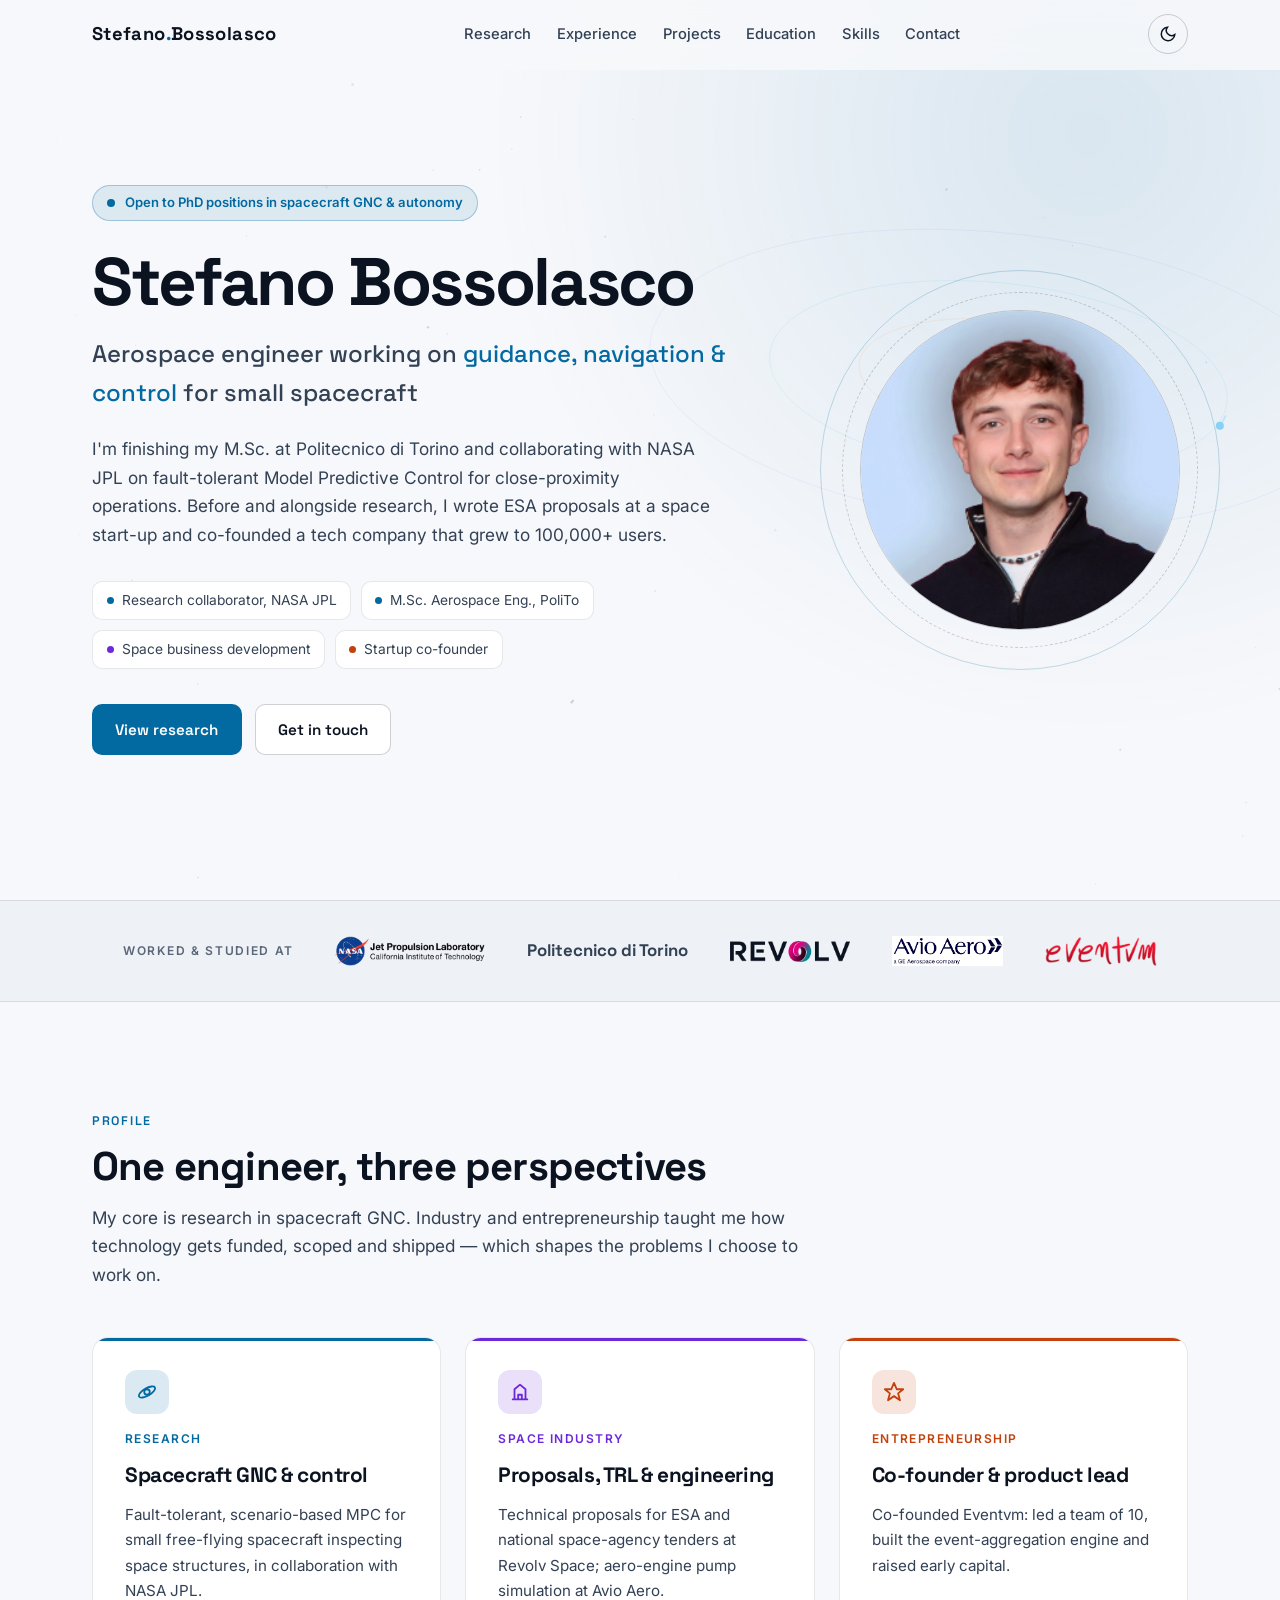
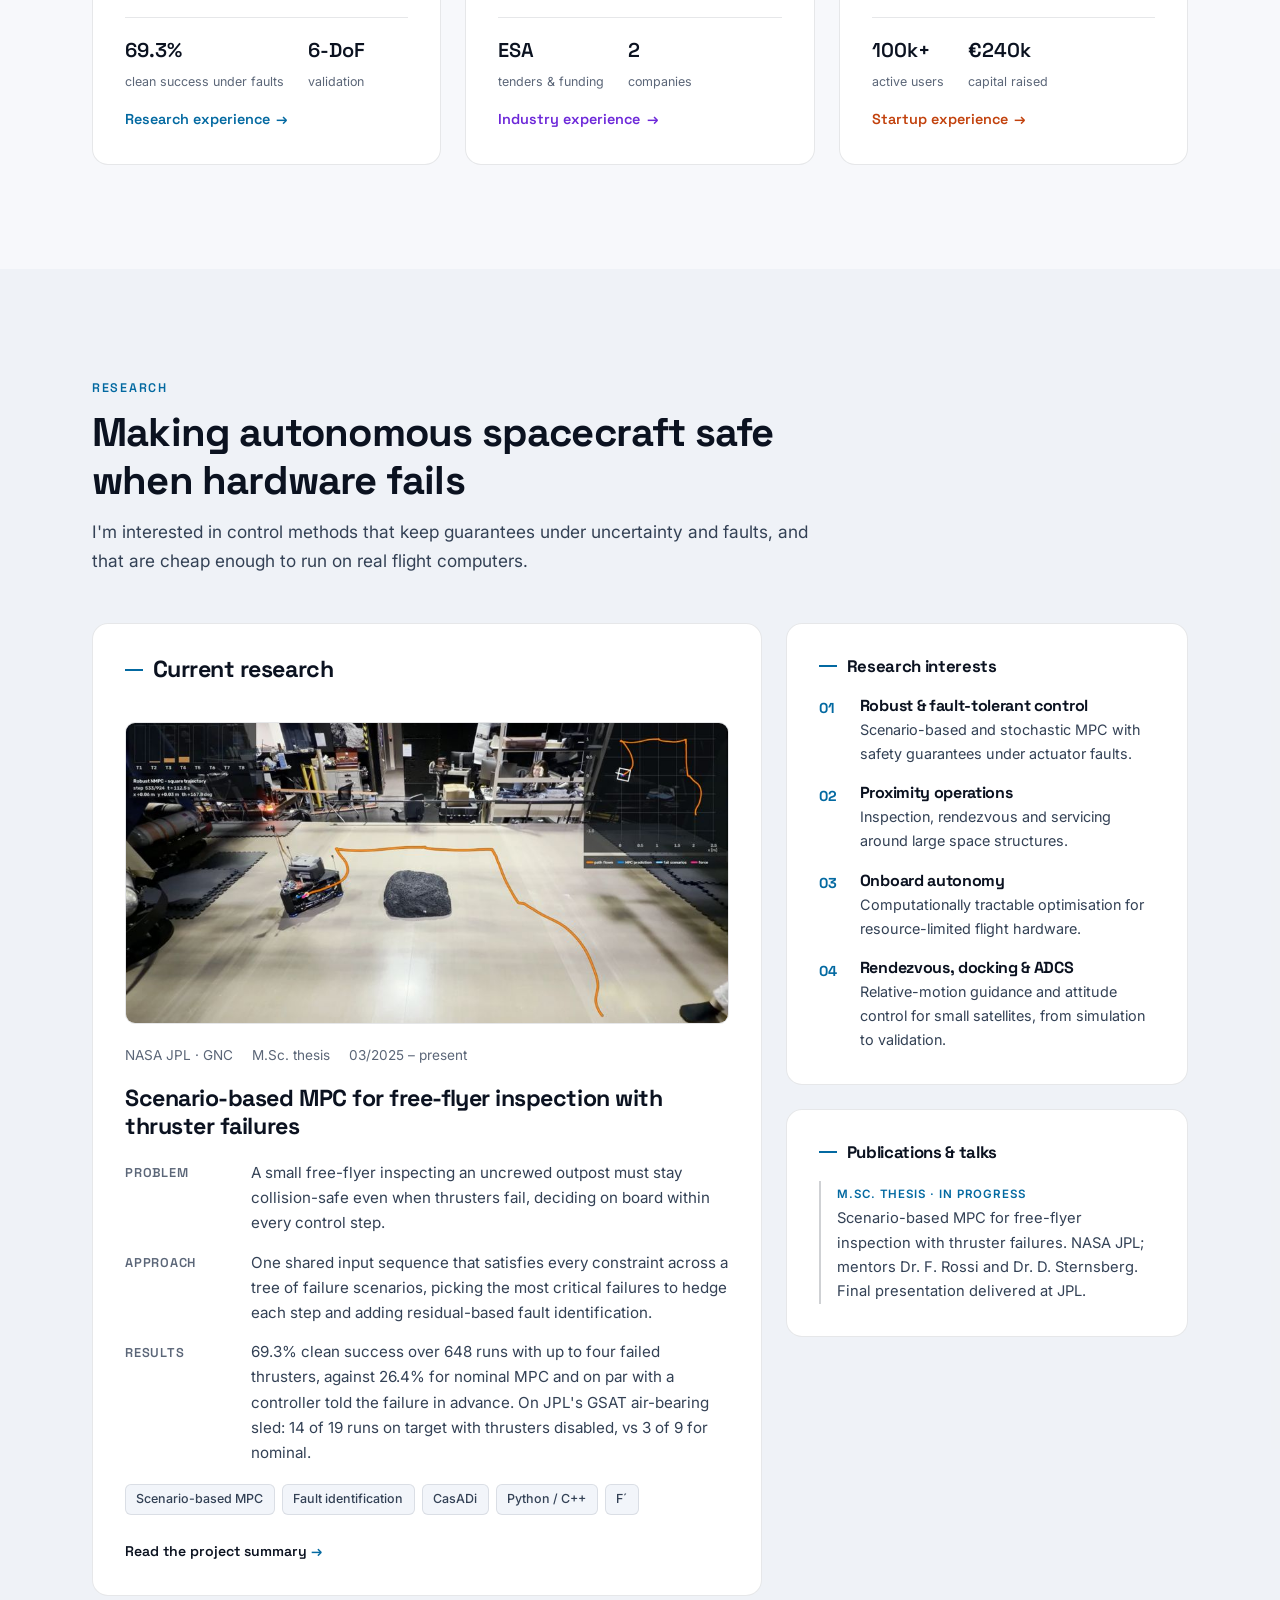
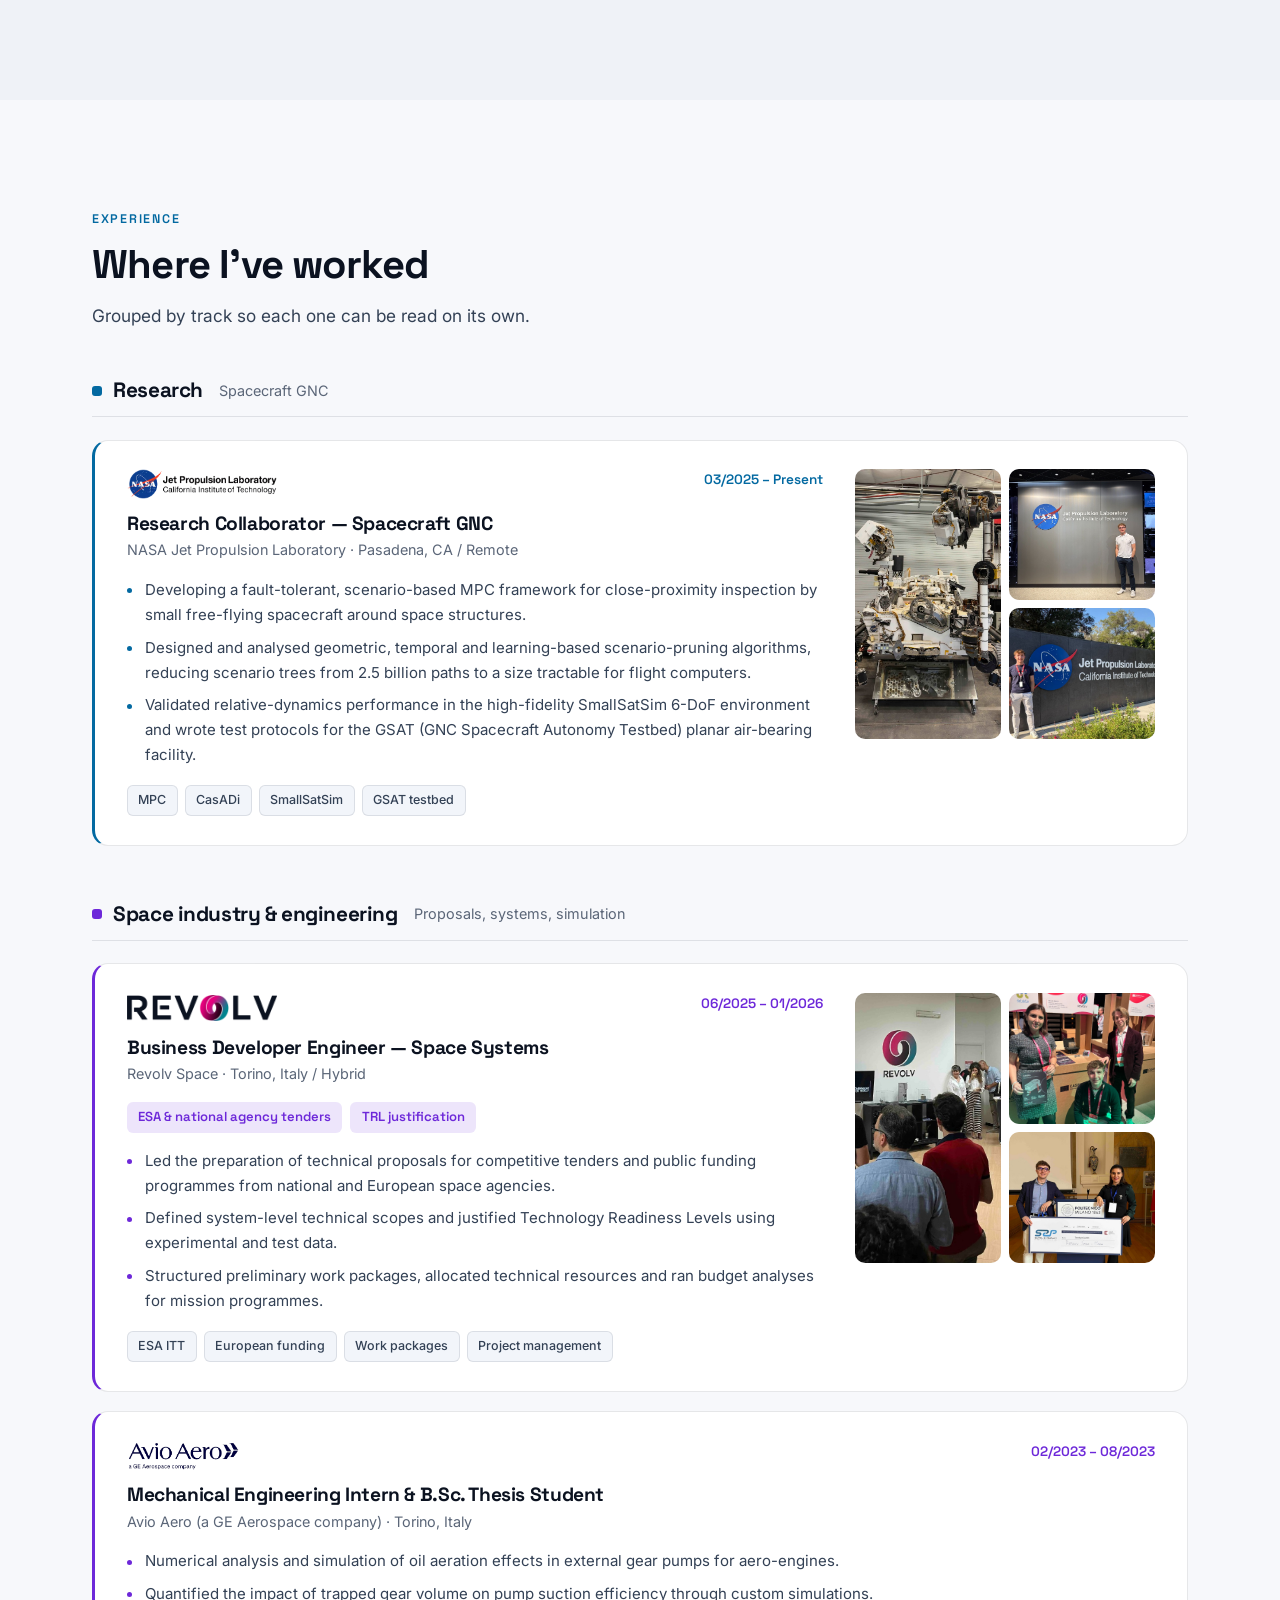
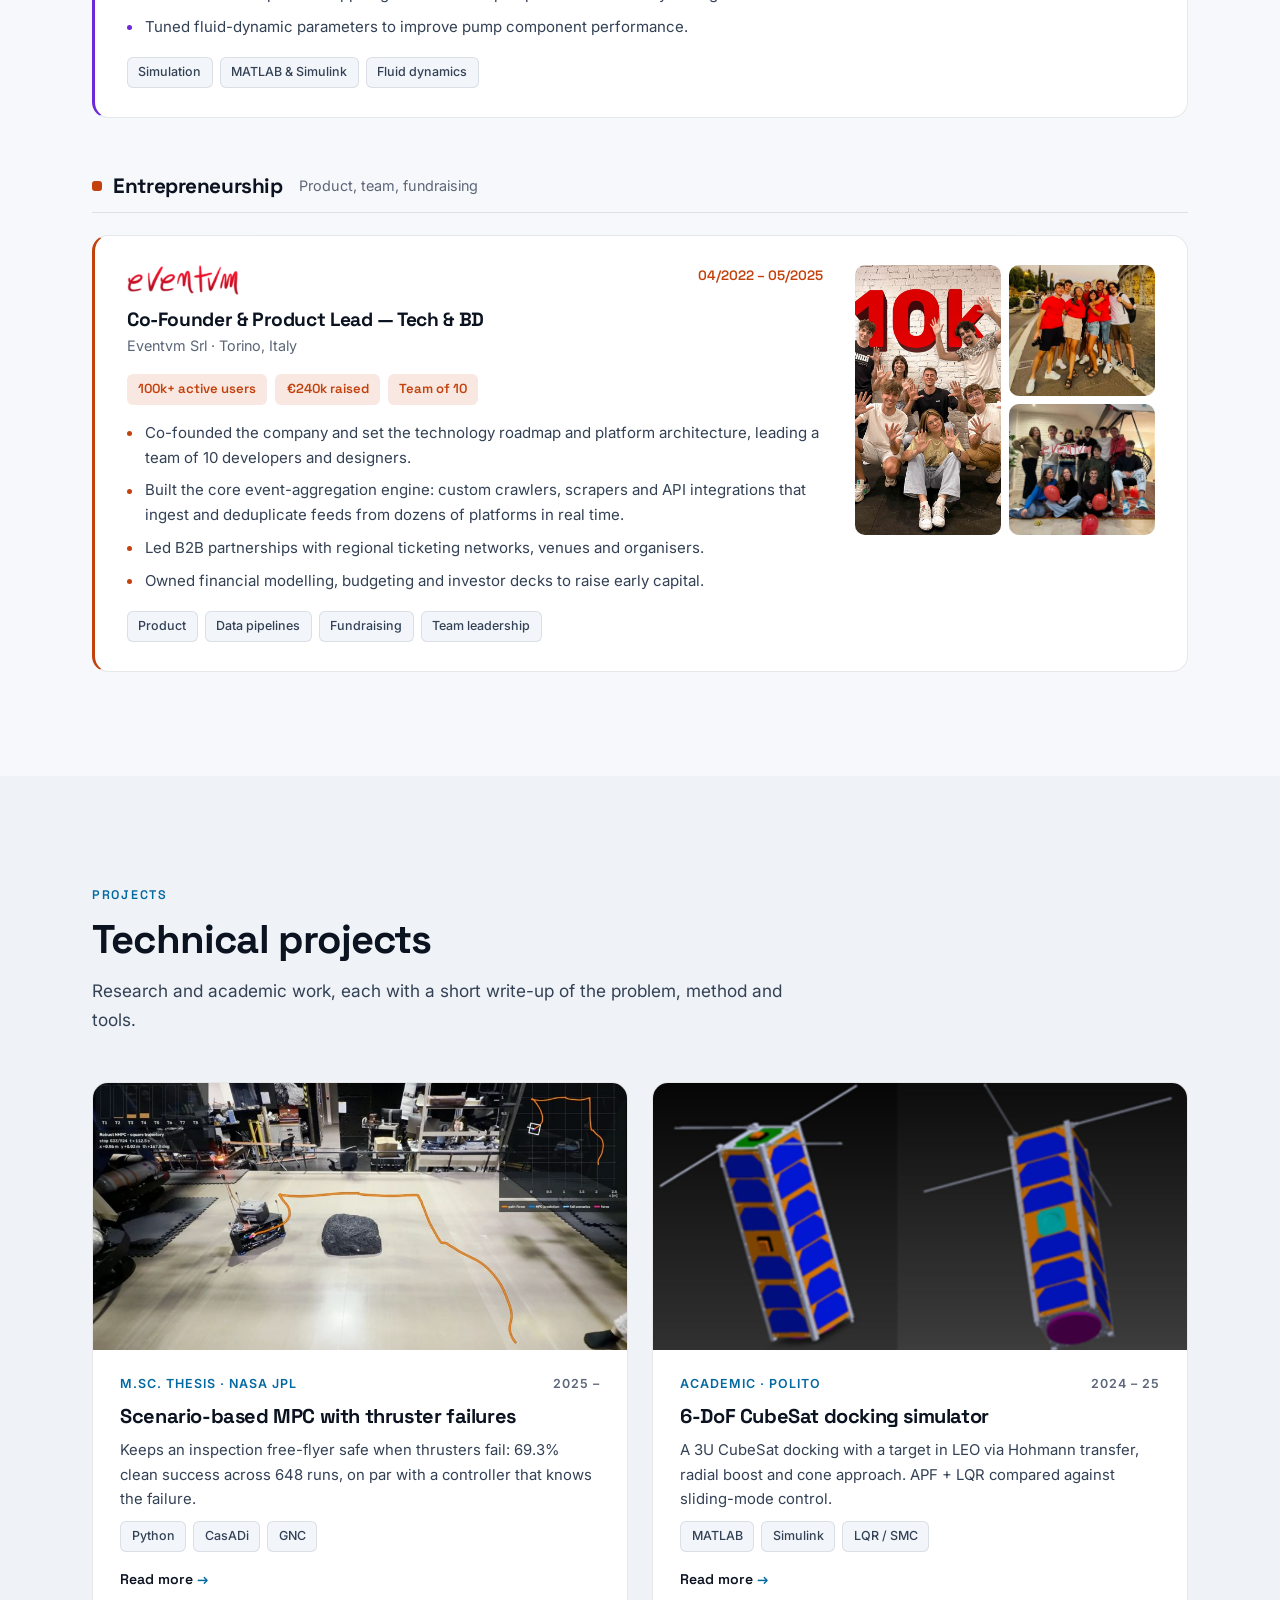
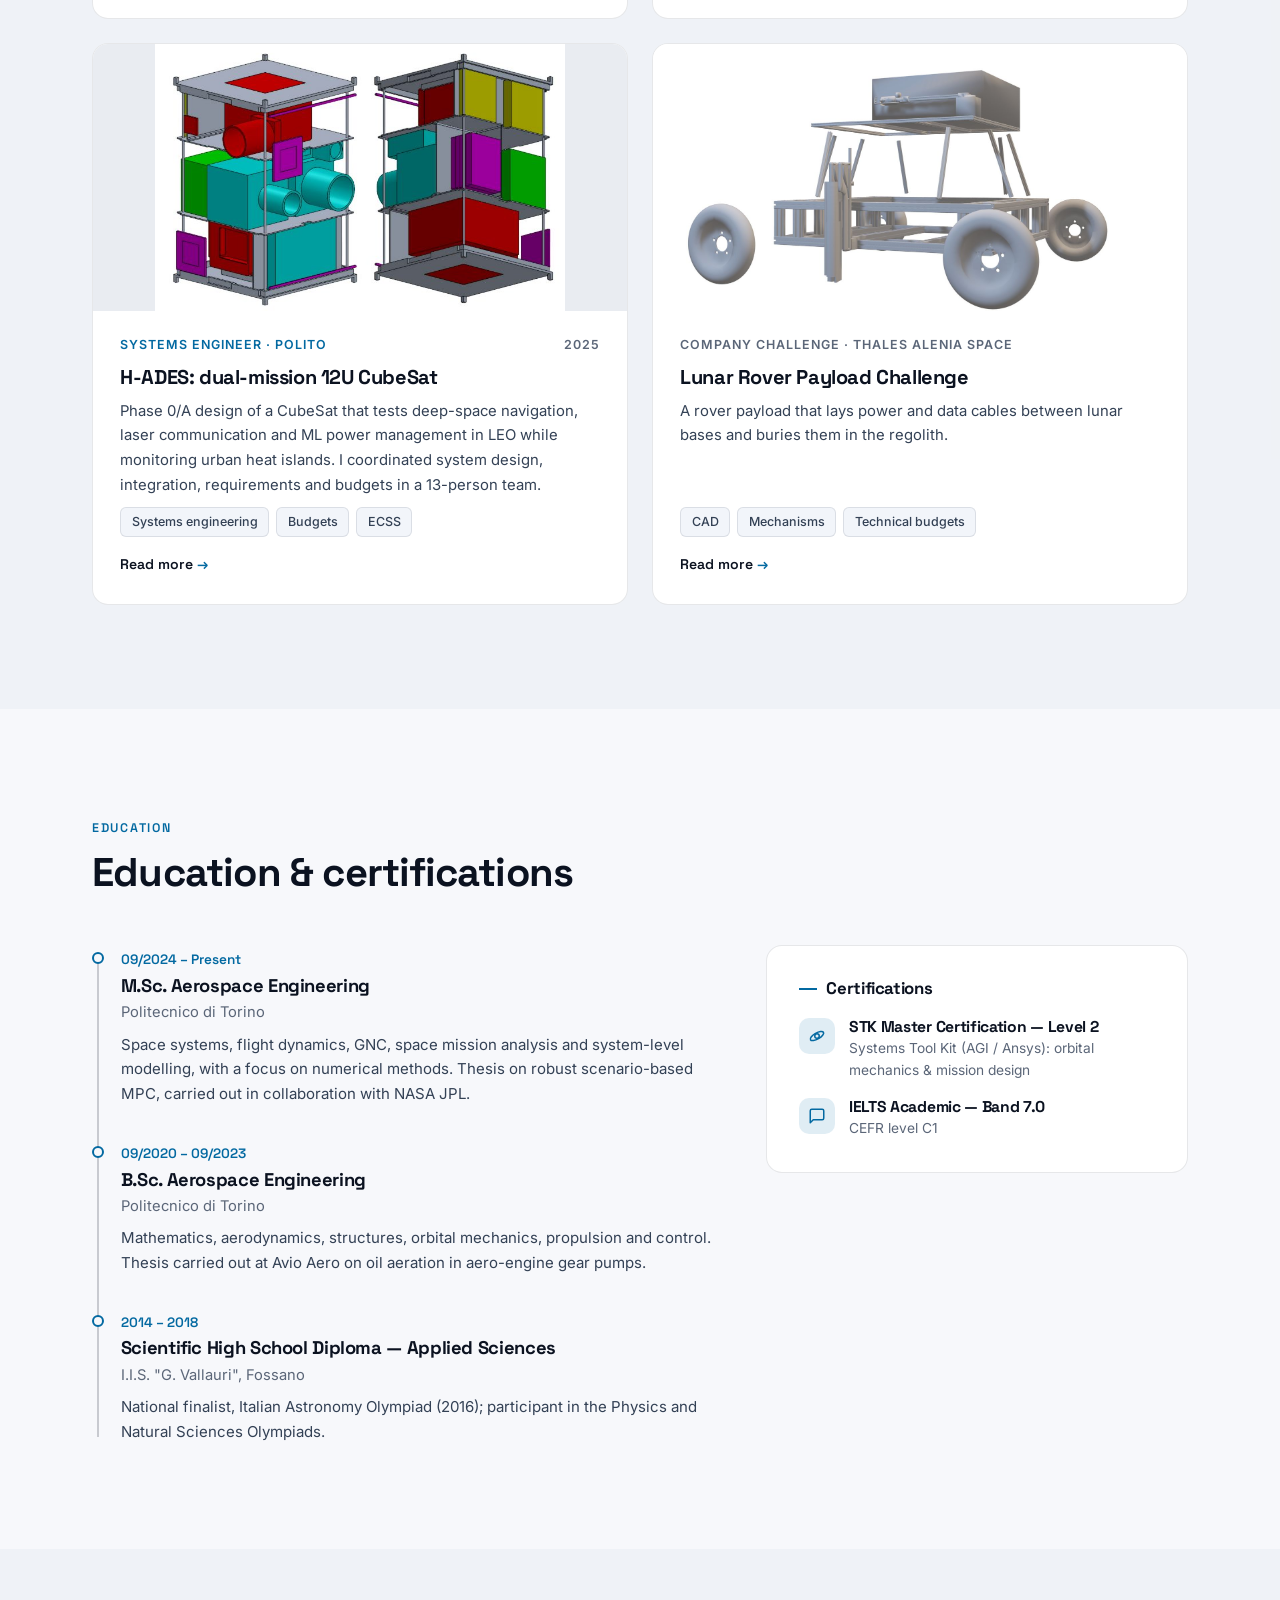
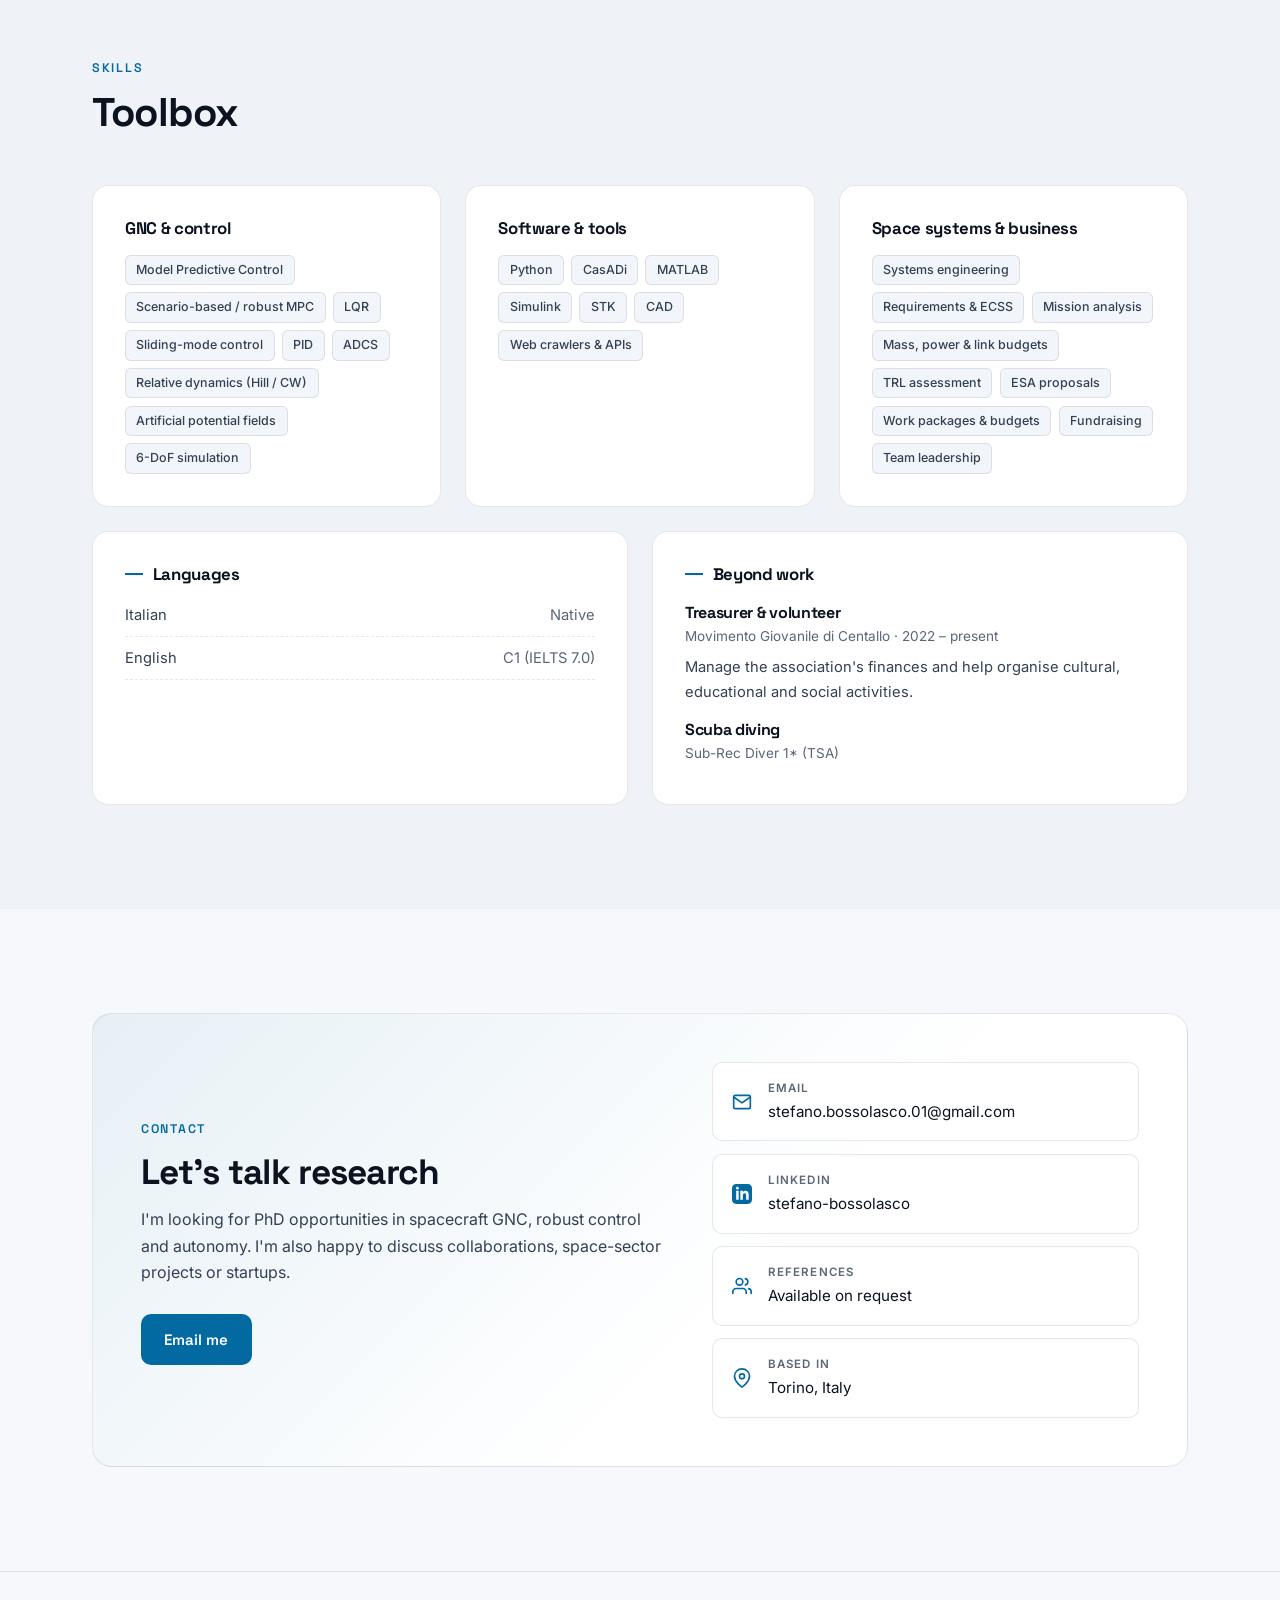
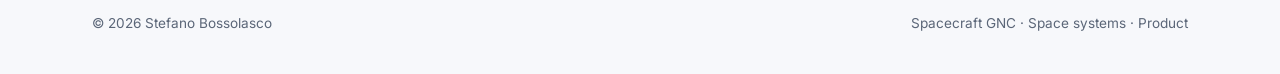
==== index.html @ b2d3710e "initial commit" ====
<!DOCTYPE html>
<html lang="en" data-theme="dark">
<head>
    <meta charset="UTF-8">
    <meta name="viewport" content="width=device-width, initial-scale=1.0">
    <title>Stefano Bossolasco | Aerospace Engineer — Spacecraft GNC</title>
    <meta name="description" content="Stefano Bossolasco — aerospace engineer working on spacecraft guidance, navigation and control. Research collaborator at NASA JPL, M.Sc. at Politecnico di Torino, with experience in space business development and tech entrepreneurship.">
    <meta property="og:title" content="Stefano Bossolasco — Aerospace Engineer, Spacecraft GNC">
    <meta property="og:description" content="Research in fault-tolerant MPC for small spacecraft, space-industry proposals, and a startup that reached 100k+ users.">
    <meta property="og:image" content="assets/profile.png">
    <meta property="og:type" content="profile">
    <link rel="icon" href="data:image/svg+xml,<svg xmlns='http://www.w3.org/2000/svg' viewBox='0 0 32 32'><circle cx='16' cy='16' r='6' fill='%2338bdf8'/><ellipse cx='16' cy='16' rx='14' ry='5' fill='none' stroke='%2338bdf8' stroke-width='2' transform='rotate(-25 16 16)'/></svg>">
    <script>
        // Apply the saved/system theme before first paint to avoid a flash.
        (function () {
            var t = null;
            try { t = localStorage.getItem('theme'); } catch (e) {}
            if (!t) t = window.matchMedia('(prefers-color-scheme: light)').matches ? 'light' : 'dark';
            document.documentElement.setAttribute('data-theme', t);
        })();
    </script>
    <link rel="preconnect" href="https://fonts.googleapis.com">
    <link rel="preconnect" href="https://fonts.gstatic.com" crossorigin>
    <link href="https://fonts.googleapis.com/css2?family=Inter:wght@400;500;600;700&family=Space+Grotesk:wght@500;600;700&display=swap" rel="stylesheet">
    <link rel="stylesheet" href="style.css?v=13">
</head>
<body>
    <a href="#main" class="skip-link">Skip to content</a>
    <canvas id="orbit-canvas" aria-hidden="true"></canvas>

    <!-- Navigation -->
    <header class="navbar">
        <div class="nav-container">
            <a href="#home" class="logo">Stefano<span>.</span>Bossolasco</a>
            <nav class="nav-menu" id="nav-menu" aria-label="Main">
                <a href="#research" class="nav-link">Research</a>
                <a href="#experience" class="nav-link">Experience</a>
                <a href="#projects" class="nav-link">Projects</a>
                <a href="#education" class="nav-link">Education</a>
                <a href="#skills" class="nav-link">Skills</a>
                <a href="#contact" class="nav-link">Contact</a>
                <a href="assets/CV_Stefano_Bossolasco.pdf" class="nav-link nav-cv-mobile" data-requires-file target="_blank" rel="noopener">Download CV</a>
            </nav>
            <div class="nav-controls">
                <a href="assets/CV_Stefano_Bossolasco.pdf" class="btn btn-secondary btn-sm nav-cv" data-requires-file target="_blank" rel="noopener">CV</a>
                <button class="icon-btn theme-toggle" id="theme-toggle" aria-label="Toggle light/dark theme">
                    <svg class="sun-icon" viewBox="0 0 24 24" fill="none" stroke="currentColor" stroke-width="2" stroke-linecap="round"><circle cx="12" cy="12" r="5"/><path d="M12 1v2M12 21v2M4.22 4.22l1.42 1.42M18.36 18.36l1.42 1.42M1 12h2M21 12h2M4.22 19.78l1.42-1.42M18.36 5.64l1.42-1.42"/></svg>
                    <svg class="moon-icon" viewBox="0 0 24 24" fill="none" stroke="currentColor" stroke-width="2" stroke-linecap="round"><path d="M21 12.79A9 9 0 1 1 11.21 3 7 7 0 0 0 21 12.79z"/></svg>
                </button>
                <button class="icon-btn nav-toggle" id="nav-toggle" aria-label="Open menu" aria-expanded="false" aria-controls="nav-menu">
                    <span class="bar"></span><span class="bar"></span><span class="bar"></span>
                </button>
            </div>
        </div>
    </header>

    <main id="main">
        <!-- Hero -->
        <section id="home" class="hero">
            <div class="container hero-grid">
                <div class="hero-content">
                    <div class="status-pill"><span class="pulse-dot"></span> Open to PhD positions in spacecraft GNC &amp; autonomy</div>
                    <h1 class="hero-title">Stefano Bossolasco</h1>
                    <p class="hero-subtitle">Aerospace engineer working on <span class="hl">guidance, navigation &amp; control</span> for small spacecraft</p>
                    <p class="hero-lead">
                        I'm finishing my M.Sc. at Politecnico di Torino and collaborating with NASA JPL on fault-tolerant Model Predictive Control for close-proximity operations. Before and alongside research, I wrote ESA proposals at a space start-up and co-founded a tech company that grew to 100,000+ users.
                    </p>
                    <ul class="hero-facts">
                        <li class="hero-fact"><span class="dot" style="background: var(--research)"></span>Research collaborator, NASA JPL</li>
                        <li class="hero-fact"><span class="dot" style="background: var(--accent)"></span>M.Sc. Aerospace Eng., PoliTo</li>
                        <li class="hero-fact"><span class="dot" style="background: var(--industry)"></span>Space business development</li>
                        <li class="hero-fact"><span class="dot" style="background: var(--venture)"></span>Startup co-founder</li>
                    </ul>
                    <div class="hero-actions">
                        <a href="#research" class="btn btn-primary">View research</a>
                        <a href="assets/CV_Stefano_Bossolasco.pdf" class="btn btn-secondary" data-requires-file target="_blank" rel="noopener">
                            <svg viewBox="0 0 24 24" fill="none" stroke="currentColor" stroke-width="2" stroke-linecap="round" stroke-linejoin="round"><path d="M21 15v4a2 2 0 0 1-2 2H5a2 2 0 0 1-2-2v-4"/><polyline points="7 10 12 15 17 10"/><line x1="12" y1="15" x2="12" y2="3"/></svg>
                            Download CV
                        </a>
                        <a href="#contact" class="btn btn-secondary">Get in touch</a>
                    </div>
                </div>
                <div class="hero-visual">
                    <div class="portrait">
                        <img src="assets/profile.png" alt="Portrait of Stefano Bossolasco" width="320" height="320">
                    </div>
                </div>
            </div>
        </section>

        <!-- Affiliations -->
        <section class="affiliations" aria-label="Affiliations">
            <div class="container affiliations-inner">
                <span class="affiliations-label">Worked &amp; studied at</span>
                <div class="affiliations-logos">
                    <img src="assets/nasa_jpl_logo_full.png" alt="NASA Jet Propulsion Laboratory" class="logo-plate">
                    <span class="wordmark">Politecnico di Torino</span>
                    <img src="assets/revolv_logo_white.png" alt="Revolv Space" class="affil-logo only-dark"><img src="assets/revolv_logo_dark.png" alt="Revolv Space" class="affil-logo only-light">
                    <img src="assets/avio_aero_logo.png" alt="Avio Aero" class="logo-plate">
                    <img src="assets/eventvm_logo.png" alt="Eventvm">
                </div>
            </div>
        </section>

        <!-- Three tracks overview -->
        <section id="profile" class="section">
            <div class="container">
                <div class="section-header reveal">
                    <span class="eyebrow">Profile</span>
                    <h2 class="section-title">One engineer, three perspectives</h2>
                    <p class="section-lead">My core is research in spacecraft GNC. Industry and entrepreneurship taught me how technology gets funded, scoped and shipped — which shapes the problems I choose to work on.</p>
                </div>
                <div class="tracks-grid">
                    <a href="#exp-research" class="track-card research reveal">
                        <div class="track-icon"><svg viewBox="0 0 24 24" fill="none" stroke="currentColor" stroke-width="2" stroke-linecap="round" stroke-linejoin="round"><circle cx="12" cy="12" r="3"/><ellipse cx="12" cy="12" rx="10" ry="4" transform="rotate(-30 12 12)"/></svg></div>
                        <span class="track-label">Research</span>
                        <h3>Spacecraft GNC &amp; control</h3>
                        <p>Fault-tolerant, scenario-based MPC for small free-flying spacecraft inspecting space structures, in collaboration with NASA JPL.</p>
                        <div class="track-stats">
                            <div class="track-stat"><strong>69.3%</strong><span>clean success under faults</span></div>
                            <div class="track-stat"><strong>6-DoF</strong><span>validation</span></div>
                        </div>
                        <span class="track-link">Research experience</span>
                    </a>
                    <a href="#exp-industry" class="track-card industry reveal">
                        <div class="track-icon"><svg viewBox="0 0 24 24" fill="none" stroke="currentColor" stroke-width="2" stroke-linecap="round" stroke-linejoin="round"><path d="M4 20h16M6 20V9l6-5 6 5v11M10 20v-5h4v5"/></svg></div>
                        <span class="track-label">Space industry</span>
                        <h3>Proposals, TRL &amp; engineering</h3>
                        <p>Technical proposals for ESA and national space-agency tenders at Revolv Space; aero-engine pump simulation at Avio Aero.</p>
                        <div class="track-stats">
                            <div class="track-stat"><strong>ESA</strong><span>tenders &amp; funding</span></div>
                            <div class="track-stat"><strong>2</strong><span>companies</span></div>
                        </div>
                        <span class="track-link">Industry experience</span>
                    </a>
                    <a href="#exp-venture" class="track-card venture reveal">
                        <div class="track-icon"><svg viewBox="0 0 24 24" fill="none" stroke="currentColor" stroke-width="2" stroke-linecap="round" stroke-linejoin="round"><path d="M12 2l3 7h7l-5.5 4.5 2 7.5-6.5-4.5L5.5 21l2-7.5L2 9h7z"/></svg></div>
                        <span class="track-label">Entrepreneurship</span>
                        <h3>Co-founder &amp; product lead</h3>
                        <p>Co-founded Eventvm: led a team of 10, built the event-aggregation engine and raised early capital.</p>
                        <div class="track-stats">
                            <div class="track-stat"><strong>100k+</strong><span>active users</span></div>
                            <div class="track-stat"><strong>€240k</strong><span>capital raised</span></div>
                        </div>
                        <span class="track-link">Startup experience</span>
                    </a>
                </div>
            </div>
        </section>

        <!-- Research -->
        <section id="research" class="section section-alt">
            <div class="container">
                <div class="section-header reveal">
                    <span class="eyebrow">Research</span>
                    <h2 class="section-title">Making autonomous spacecraft safe when hardware fails</h2>
                    <p class="section-lead">I'm interested in control methods that keep guarantees under uncertainty and faults, and that are cheap enough to run on real flight computers.</p>
                </div>

                <div class="research-layout">
                    <article class="card current-research reveal">
                        <h3 class="card-title">Current research</h3>
                        <img src="assets/mpc/gsat_run_cover_sm.jpg" alt="The GSAT sled flying a square trajectory around an obstacle at JPL" loading="lazy">
                        <div class="meta-row"><span>NASA JPL · GNC</span><span>M.Sc. thesis</span><span>03/2025 – present</span></div>
                        <h3>Scenario-based MPC for free-flyer inspection with thruster failures</h3>
                        <ul class="rq-list">
                            <li><span>Problem</span><span>A small free-flyer inspecting an uncrewed outpost must stay collision-safe even when thrusters fail, deciding on board within every control step.</span></li>
                            <li><span>Approach</span><span>One shared input sequence that satisfies every constraint across a tree of failure scenarios, picking the most critical failures to hedge each step and adding residual-based fault identification.</span></li>
                            <li><span>Results</span><span>69.3% clean success over 648 runs with up to four failed thrusters, against 26.4% for nominal MPC and on par with a controller told the failure in advance. On JPL's GSAT air-bearing sled: 14 of 19 runs on target with thrusters disabled, vs 3 of 9 for nominal.</span></li>
                        </ul>
                        <div class="tag-list">
                            <span class="tag">Scenario-based MPC</span><span class="tag">Fault identification</span><span class="tag">CasADi</span><span class="tag">Python / C++</span><span class="tag">F´</span>
                        </div>
                        <a href="progetto-mpc.html" class="project-more">Read the project summary</a>
                    </article>

                    <div class="side-stack">
                        <div class="card reveal">
                            <h3 class="card-title">Research interests</h3>
                            <ol class="interest-list">
                                <li><span class="interest-num">01</span><div><h4>Robust &amp; fault-tolerant control</h4><p>Scenario-based and stochastic MPC with safety guarantees under actuator faults.</p></div></li>
                                <li><span class="interest-num">02</span><div><h4>Proximity operations</h4><p>Inspection, rendezvous and servicing around large space structures.</p></div></li>
                                <li><span class="interest-num">03</span><div><h4>Onboard autonomy</h4><p>Computationally tractable optimisation for resource-limited flight hardware.</p></div></li>
                                <li><span class="interest-num">04</span><div><h4>Rendezvous, docking &amp; ADCS</h4><p>Relative-motion guidance and attitude control for small satellites, from simulation to validation.</p></div></li>
                            </ol>
                        </div>

                        <div class="card reveal">
                            <h3 class="card-title">Publications &amp; talks</h3>
                            <ul class="pub-list">
                                <!--
                                  Add each paper / poster / talk as an <li>. Example:
                                  <li><span class="pub-status">Conference · 2026</span><br>
                                      <strong>S. Bossolasco</strong>, A. Author, "Title of the paper", <em>Venue</em>, 2026. <a href="...">[PDF]</a></li>
                                -->
                                <li><span class="pub-status">M.Sc. thesis · in progress</span><br>Scenario-based MPC for free-flyer inspection with thruster failures. NASA JPL; mentors Dr. F. Rossi and Dr. D. Sternsberg. Final presentation delivered at JPL.</li>
                            </ul>
                        </div>
                    </div>
                </div>
            </div>
        </section>

        <!-- Experience, grouped by track -->
        <section id="experience" class="section">
            <div class="container">
                <div class="section-header reveal">
                    <span class="eyebrow">Experience</span>
                    <h2 class="section-title">Where I've worked</h2>
                    <p class="section-lead">Grouped by track so each one can be read on its own.</p>
                </div>

                <!-- Research track -->
                <div class="track-group research" id="exp-research">
                    <div class="track-group-header"><h3>Research</h3><p>Spacecraft GNC</p></div>
                    <div class="exp-list">
                        <article class="exp-card reveal">
                            <div>
                                <div class="exp-top">
                                    <img src="assets/nasa_jpl_logo_full.png" alt="NASA JPL" class="exp-logo logo-plate">
                                    <span class="exp-date">03/2025 – Present</span>
                                </div>
                                <h4 class="exp-role">Research Collaborator — Spacecraft GNC</h4>
                                <p class="exp-org">NASA Jet Propulsion Laboratory · Pasadena, CA / Remote</p>
                                <ul class="exp-points">
                                    <li>Developing a fault-tolerant, scenario-based MPC framework for close-proximity inspection by small free-flying spacecraft around space structures.</li>
                                    <li>Designed and analysed geometric, temporal and learning-based scenario-pruning algorithms, reducing scenario trees from 2.5 billion paths to a size tractable for flight computers.</li>
                                    <li>Validated relative-dynamics performance in the high-fidelity SmallSatSim 6-DoF environment and wrote test protocols for the GSAT (GNC Spacecraft Autonomy Testbed) planar air-bearing facility.</li>
                                </ul>
                                <div class="tag-list"><span class="tag">MPC</span><span class="tag">CasADi</span><span class="tag">SmallSatSim</span><span class="tag">GSAT testbed</span></div>
                            </div>
                            <div class="exp-gallery">
                                <button type="button" data-lightbox><img src="assets/nasa_jpl_photo_1.jpg" alt="At NASA JPL" loading="lazy"></button>
                                <button type="button" data-lightbox><img src="assets/nasa_jpl_photo_2.jpg" alt="NASA JPL visitor sign" loading="lazy"></button>
                                <button type="button" data-lightbox><img src="assets/nasa_jpl_photo_3.jpg" alt="Portrait at the NASA JPL sign" loading="lazy"></button>
                            </div>
                        </article>
                    </div>
                </div>

                <!-- Industry track -->
                <div class="track-group industry" id="exp-industry">
                    <div class="track-group-header"><h3>Space industry &amp; engineering</h3><p>Proposals, systems, simulation</p></div>
                    <div class="exp-list">
                        <article class="exp-card reveal">
                            <div>
                                <div class="exp-top">
                                    <span><img src="assets/revolv_logo_white.png" alt="Revolv Space" class="exp-logo only-dark"><img src="assets/revolv_logo_dark.png" alt="Revolv Space" class="exp-logo only-light"></span>
                                    <span class="exp-date">06/2025 – 01/2026</span>
                                </div>
                                <h4 class="exp-role">Business Developer Engineer — Space Systems</h4>
                                <p class="exp-org">Revolv Space · Torino, Italy / Hybrid</p>
                                <div class="exp-highlights"><span class="exp-highlight">ESA &amp; national agency tenders</span><span class="exp-highlight">TRL justification</span></div>
                                <ul class="exp-points">
                                    <li>Led the preparation of technical proposals for competitive tenders and public funding programmes from national and European space agencies.</li>
                                    <li>Defined system-level technical scopes and justified Technology Readiness Levels using experimental and test data.</li>
                                    <li>Structured preliminary work packages, allocated technical resources and ran budget analyses for mission programmes.</li>
                                </ul>
                                <div class="tag-list"><span class="tag">ESA ITT</span><span class="tag">European funding</span><span class="tag">Work packages</span><span class="tag">Project management</span></div>
                            </div>
                            <div class="exp-gallery">
                                <button type="button" data-lightbox><img src="assets/revolv_photo_1.jpg" alt="Revolv Space office" loading="lazy"></button>
                                <button type="button" data-lightbox><img src="assets/revolv_photo_2.jpg" alt="Revolv hardware check" loading="lazy"></button>
                                <button type="button" data-lightbox><img src="assets/revolv_photo_3.jpg" alt="Revolv Space event" loading="lazy"></button>
                            </div>
                        </article>

                        <article class="exp-card no-gallery reveal">
                            <div>
                                <div class="exp-top">
                                    <img src="assets/avio_aero_logo.png" alt="Avio Aero" class="exp-logo logo-plate">
                                    <span class="exp-date">02/2023 – 08/2023</span>
                                </div>
                                <h4 class="exp-role">Mechanical Engineering Intern &amp; B.Sc. Thesis Student</h4>
                                <p class="exp-org">Avio Aero (a GE Aerospace company) · Torino, Italy</p>
                                <ul class="exp-points">
                                    <li>Numerical analysis and simulation of oil aeration effects in external gear pumps for aero-engines.</li>
                                    <li>Quantified the impact of trapped gear volume on pump suction efficiency through custom simulations.</li>
                                    <li>Tuned fluid-dynamic parameters to improve pump component performance.</li>
                                </ul>
                                <div class="tag-list"><span class="tag">Simulation</span><span class="tag">MATLAB &amp; Simulink</span><span class="tag">Fluid dynamics</span></div>
                            </div>
                        </article>
                    </div>
                </div>

                <!-- Entrepreneurship track -->
                <div class="track-group venture" id="exp-venture">
                    <div class="track-group-header"><h3>Entrepreneurship</h3><p>Product, team, fundraising</p></div>
                    <div class="exp-list">
                        <article class="exp-card reveal">
                            <div>
                                <div class="exp-top">
                                    <img src="assets/eventvm_logo.png" alt="Eventvm" class="exp-logo">
                                    <span class="exp-date">04/2022 – 05/2025</span>
                                </div>
                                <h4 class="exp-role">Co-Founder &amp; Product Lead — Tech &amp; BD</h4>
                                <p class="exp-org">Eventvm Srl · Torino, Italy</p>
                                <div class="exp-highlights"><span class="exp-highlight">100k+ active users</span><span class="exp-highlight">€240k raised</span><span class="exp-highlight">Team of 10</span></div>
                                <ul class="exp-points">
                                    <li>Co-founded the company and set the technology roadmap and platform architecture, leading a team of 10 developers and designers.</li>
                                    <li>Built the core event-aggregation engine: custom crawlers, scrapers and API integrations that ingest and deduplicate feeds from dozens of platforms in real time.</li>
                                    <li>Led B2B partnerships with regional ticketing networks, venues and organisers.</li>
                                    <li>Owned financial modelling, budgeting and investor decks to raise early capital.</li>
                                </ul>
                                <div class="tag-list"><span class="tag">Product</span><span class="tag">Data pipelines</span><span class="tag">Fundraising</span><span class="tag">Team leadership</span></div>
                            </div>
                            <div class="exp-gallery">
                                <button type="button" data-lightbox><img src="assets/eventvm_photo_1.jpg" alt="Eventvm team" loading="lazy"></button>
                                <button type="button" data-lightbox><img src="assets/eventvm_photo_2.jpg" alt="Eventvm team in Rome" loading="lazy"></button>
                                <button type="button" data-lightbox><img src="assets/eventvm_photo_3.jpg" alt="Eventvm users milestone celebration" loading="lazy"></button>
                            </div>
                        </article>
                    </div>
                </div>
            </div>
        </section>

        <!-- Projects -->
        <section id="projects" class="section section-alt">
            <div class="container">
                <div class="section-header reveal">
                    <span class="eyebrow">Projects</span>
                    <h2 class="section-title">Technical projects</h2>
                    <p class="section-lead">Research and academic work, each with a short write-up of the problem, method and tools.</p>
                </div>
                <div class="projects-grid">
                    <a href="progetto-mpc.html" class="project-card reveal">
                        <div class="project-thumb"><img src="assets/mpc/gsat_run_cover_sm.jpg" alt="" loading="lazy"></div>
                        <div class="project-body">
                            <div class="project-kicker"><span>M.Sc. thesis · NASA JPL</span><span>2025 –</span></div>
                            <h3>Scenario-based MPC with thruster failures</h3>
                            <p>Keeps an inspection free-flyer safe when thrusters fail: 69.3% clean success across 648 runs, on par with a controller that knows the failure.</p>
                            <div class="tag-list"><span class="tag">Python</span><span class="tag">CasADi</span><span class="tag">GNC</span></div>
                            <span class="project-more">Read more</span>
                        </div>
                    </a>
                    <a href="progetto-simulatore.html" class="project-card reveal">
                        <div class="project-thumb"><img src="assets/sim/electra_cad.jpg" alt="" loading="lazy"></div>
                        <div class="project-body">
                            <div class="project-kicker"><span>Academic · PoliTo</span><span>2024 – 25</span></div>
                            <h3>6-DoF CubeSat docking simulator</h3>
                            <p>A 3U CubeSat docking with a target in LEO via Hohmann transfer, radial boost and cone approach. APF + LQR compared against sliding-mode control.</p>
                            <div class="tag-list"><span class="tag">MATLAB</span><span class="tag">Simulink</span><span class="tag">LQR / SMC</span></div>
                            <span class="project-more">Read more</span>
                        </div>
                    </a>
                    <a href="progetto-missione.html" class="project-card reveal">
                        <div class="project-thumb"><img src="assets/mission/hades_inner_structure.jpg" alt="" loading="lazy" style="object-fit: contain; background: #e9ecf1;"></div>
                        <div class="project-body">
                            <div class="project-kicker"><span>Systems Engineer · PoliTo</span><span>2025</span></div>
                            <h3>H-ADES: dual-mission 12U CubeSat</h3>
                            <p>Phase 0/A design of a CubeSat that tests deep-space navigation, laser communication and ML power management in LEO while monitoring urban heat islands. I coordinated system design, integration, requirements and budgets in a 13-person team.</p>
                            <div class="tag-list"><span class="tag">Systems engineering</span><span class="tag">Budgets</span><span class="tag">ECSS</span></div>
                            <span class="project-more">Read more</span>
                        </div>
                    </a>
                    <a href="progetto-rover.html" class="project-card reveal">
                        <div class="project-thumb"><img src="assets/rover/payload_side.jpg" alt="" loading="lazy" style="object-fit: contain; background: #ffffff;"></div>
                        <div class="project-body">
                            <div class="project-kicker"><span>Company challenge · Thales Alenia Space</span></div>
                            <h3>Lunar Rover Payload Challenge</h3>
                            <p>A rover payload that lays power and data cables between lunar bases and buries them in the regolith.</p>
                            <div class="tag-list"><span class="tag">CAD</span><span class="tag">Mechanisms</span><span class="tag">Technical budgets</span></div>
                            <span class="project-more">Read more</span>
                        </div>
                    </a>
                </div>
            </div>
        </section>

        <!-- Education -->
        <section id="education" class="section">
            <div class="container">
                <div class="section-header reveal">
                    <span class="eyebrow">Education</span>
                    <h2 class="section-title">Education &amp; certifications</h2>
                </div>
                <div class="edu-layout">
                    <div class="edu-timeline reveal">
                        <div class="edu-item">
                            <span class="edu-date">09/2024 – Present</span>
                            <h3 class="edu-degree">M.Sc. Aerospace Engineering</h3>
                            <span class="edu-school">Politecnico di Torino</span>
                            <p class="edu-details">Space systems, flight dynamics, GNC, space mission analysis and system-level modelling, with a focus on numerical methods. Thesis on robust scenario-based MPC, carried out in collaboration with NASA JPL.</p>
                            <!-- Add GPA, thesis title and supervisor here, e.g.:
                            <div class="edu-facts"><span class="tag">GPA 28.5/30</span><span class="tag">Thesis: …</span><span class="tag">Supervisor: Prof. …</span></div> -->
                        </div>
                        <div class="edu-item">
                            <span class="edu-date">09/2020 – 09/2023</span>
                            <h3 class="edu-degree">B.Sc. Aerospace Engineering</h3>
                            <span class="edu-school">Politecnico di Torino</span>
                            <p class="edu-details">Mathematics, aerodynamics, structures, orbital mechanics, propulsion and control. Thesis carried out at Avio Aero on oil aeration in aero-engine gear pumps.</p>
                            <!-- <div class="edu-facts"><span class="tag">Final grade …/110</span></div> -->
                        </div>
                        <div class="edu-item">
                            <span class="edu-date">2014 – 2018</span>
                            <h3 class="edu-degree">Scientific High School Diploma — Applied Sciences</h3>
                            <span class="edu-school">I.I.S. "G. Vallauri", Fossano</span>
                            <p class="edu-details">National finalist, Italian Astronomy Olympiad (2016); participant in the Physics and Natural Sciences Olympiads.</p>
                        </div>
                    </div>

                    <div class="card reveal">
                        <h3 class="card-title">Certifications</h3>
                        <ul class="cert-list">
                            <li>
                                <span class="cert-icon"><svg viewBox="0 0 24 24" fill="none" stroke="currentColor" stroke-width="2" stroke-linecap="round" stroke-linejoin="round"><circle cx="12" cy="12" r="3"/><ellipse cx="12" cy="12" rx="10" ry="4" transform="rotate(-30 12 12)"/></svg></span>
                                <div><h4>STK Master Certification — Level 2</h4><p>Systems Tool Kit (AGI / Ansys): orbital mechanics &amp; mission design</p></div>
                            </li>
                            <li>
                                <span class="cert-icon"><svg viewBox="0 0 24 24" fill="none" stroke="currentColor" stroke-width="2" stroke-linecap="round" stroke-linejoin="round"><path d="M21 15a2 2 0 0 1-2 2H7l-4 4V5a2 2 0 0 1 2-2h14a2 2 0 0 1 2 2z"/></svg></span>
                                <div><h4>IELTS Academic — Band 7.0</h4><p>CEFR level C1</p></div>
                            </li>
                        </ul>
                    </div>
                </div>
            </div>
        </section>

        <!-- Skills -->
        <section id="skills" class="section section-alt">
            <div class="container">
                <div class="section-header reveal">
                    <span class="eyebrow">Skills</span>
                    <h2 class="section-title">Toolbox</h2>
                </div>
                <div class="skills-grid">
                    <div class="card skill-card reveal">
                        <h3>GNC &amp; control</h3>
                        <div class="tag-list">
                            <span class="tag">Model Predictive Control</span><span class="tag">Scenario-based / robust MPC</span><span class="tag">LQR</span><span class="tag">Sliding-mode control</span><span class="tag">PID</span><span class="tag">ADCS</span><span class="tag">Relative dynamics (Hill / CW)</span><span class="tag">Artificial potential fields</span><span class="tag">6-DoF simulation</span>
                        </div>
                    </div>
                    <div class="card skill-card reveal">
                        <h3>Software &amp; tools</h3>
                        <div class="tag-list">
                            <span class="tag">Python</span><span class="tag">CasADi</span><span class="tag">MATLAB</span><span class="tag">Simulink</span><span class="tag">STK</span><span class="tag">CAD</span><span class="tag">Web crawlers &amp; APIs</span>
                        </div>
                    </div>
                    <div class="card skill-card reveal">
                        <h3>Space systems &amp; business</h3>
                        <div class="tag-list">
                            <span class="tag">Systems engineering</span><span class="tag">Requirements &amp; ECSS</span><span class="tag">Mission analysis</span><span class="tag">Mass, power &amp; link budgets</span><span class="tag">TRL assessment</span><span class="tag">ESA proposals</span><span class="tag">Work packages &amp; budgets</span><span class="tag">Fundraising</span><span class="tag">Team leadership</span>
                        </div>
                    </div>
                </div>

                <div class="beyond">
                    <div class="card reveal">
                        <h3 class="card-title">Languages</h3>
                        <ul class="lang-list">
                            <li><span>Italian</span><span>Native</span></li>
                            <li><span>English</span><span>C1 (IELTS 7.0)</span></li>
                        </ul>
                    </div>
                    <div class="card reveal">
                        <h3 class="card-title">Beyond work</h3>
                        <div class="beyond-item">
                            <h4>Treasurer &amp; volunteer</h4>
                            <span class="beyond-meta">Movimento Giovanile di Centallo · 2022 – present</span>
                            <p>Manage the association's finances and help organise cultural, educational and social activities.</p>
                        </div>
                        <div class="beyond-item" style="margin-top: 1rem;">
                            <h4>Scuba diving</h4>
                            <span class="beyond-meta">Sub-Rec Diver 1* (TSA)</span>
                        </div>
                    </div>
                </div>
            </div>
        </section>

        <!-- Contact -->
        <section id="contact" class="section">
            <div class="container">
                <div class="contact-card reveal">
                    <div>
                        <span class="eyebrow">Contact</span>
                        <h2>Let's talk research</h2>
                        <p>I'm looking for PhD opportunities in spacecraft GNC, robust control and autonomy. I'm also happy to discuss collaborations, space-sector projects or startups.</p>
                        <div class="hero-actions">
                            <a href="mailto:stefano.bossolasco.01@gmail.com" class="btn btn-primary">Email me</a>
                            <a href="assets/CV_Stefano_Bossolasco.pdf" class="btn btn-secondary" data-requires-file target="_blank" rel="noopener">Download CV</a>
                        </div>
                    </div>
                    <div class="contact-links">
                        <a href="mailto:stefano.bossolasco.01@gmail.com" class="contact-link">
                            <svg viewBox="0 0 24 24" fill="none" stroke="currentColor" stroke-width="2" stroke-linecap="round" stroke-linejoin="round"><path d="M4 4h16c1.1 0 2 .9 2 2v12c0 1.1-.9 2-2 2H4c-1.1 0-2-.9-2-2V6c0-1.1.9-2 2-2z"/><polyline points="22,6 12,13 2,6"/></svg>
                            <div><small>Email</small><span>stefano.bossolasco.01@gmail.com</span></div>
                        </a>
                        <a href="https://www.linkedin.com/in/stefano-bossolasco-10b54219a/" target="_blank" rel="noopener noreferrer" class="contact-link">
                            <svg viewBox="0 0 24 24" fill="currentColor"><path d="M19 0h-14c-2.761 0-5 2.239-5 5v14c0 2.761 2.239 5 5 5h14c2.762 0 5-2.239 5-5v-14c0-2.761-2.238-5-5-5zm-11 19h-3v-11h3v11zm-1.5-12.268c-.966 0-1.75-.779-1.75-1.75s.784-1.75 1.75-1.75 1.75.779 1.75 1.75-.784 1.75-1.75 1.75zm13.5 12.268h-3v-5.604c0-3.368-4-3.113-4 0v5.604h-3v-11h3v1.765c1.396-2.586 7-2.777 7 2.476v6.759z"/></svg>
                            <div><small>LinkedIn</small><span>stefano-bossolasco</span></div>
                        </a>
                        <div class="contact-link">
                            <svg viewBox="0 0 24 24" fill="none" stroke="currentColor" stroke-width="2" stroke-linecap="round" stroke-linejoin="round"><path d="M17 21v-2a4 4 0 0 0-4-4H5a4 4 0 0 0-4 4v2"/><circle cx="9" cy="7" r="4"/><path d="M23 21v-2a4 4 0 0 0-3-3.87M16 3.13a4 4 0 0 1 0 7.75"/></svg>
                            <div><small>References</small><span>Available on request</span></div>
                        </div>
                        <!-- Add GitHub / Google Scholar / ORCID the same way once available -->
                        <div class="contact-link">
                            <svg viewBox="0 0 24 24" fill="none" stroke="currentColor" stroke-width="2" stroke-linecap="round" stroke-linejoin="round"><path d="M21 10c0 7-9 13-9 13s-9-6-9-13a9 9 0 0 1 18 0z"/><circle cx="12" cy="10" r="3"/></svg>
                            <div><small>Based in</small><span>Torino, Italy</span></div>
                        </div>
                    </div>
                </div>
            </div>
        </section>
    </main>

    <footer class="footer">
        <div class="container">
            <p>&copy; 2026 Stefano Bossolasco</p>
            <p>Spacecraft GNC · Space systems · Product</p>
        </div>
    </footer>

    <dialog class="lightbox" id="lightbox" aria-label="Photo viewer">
        <button class="icon-btn lightbox-close" type="button" aria-label="Close">✕</button>
        <figure><img src="" alt=""><figcaption></figcaption></figure>
    </dialog>

    <script src="app.js?v=13"></script>
</body>
</html>
---- style.css ----
/* ==========================================================================
   STEFANO BOSSOLASCO — PORTFOLIO STYLESHEET
   Shared by index.html and all progetto-*.html pages.
   Theme is driven by html[data-theme="light" | "dark"] (set in <head>).
   ========================================================================== */

/* --- Design tokens --- */
:root {
    --font-body: 'Inter', -apple-system, BlinkMacSystemFont, 'Segoe UI', Roboto, sans-serif;
    --font-display: 'Space Grotesk', var(--font-body);

    --bg: #070a12;
    --bg-alt: #0a0f1b;
    --surface: #0e1424;
    --surface-2: #141c30;
    --border: rgba(148, 163, 184, 0.14);
    --border-strong: rgba(148, 163, 184, 0.28);

    --text: #e8edf5;
    --text-2: #b4bfd0;
    --muted: #8590a5;

    --accent: #38bdf8;
    --accent-ink: #04111d;

    /* One colour per career track */
    --research: #38bdf8;
    --industry: #a78bfa;
    --venture: #fb923c;

    --nav-bg: rgba(7, 10, 18, 0.78);
    --shadow: 0 18px 40px -18px rgba(0, 0, 0, 0.6);

    --radius: 16px;
    --radius-sm: 10px;
    --max-width: 1160px;
    --ease: cubic-bezier(0.16, 1, 0.3, 1);
}

html[data-theme="light"] {
    --bg: #f7f8fb;
    --bg-alt: #eef1f6;
    --surface: #ffffff;
    --surface-2: #f2f5fa;
    --border: rgba(15, 23, 42, 0.1);
    --border-strong: rgba(15, 23, 42, 0.2);

    --text: #0b1220;
    --text-2: #334155;
    --muted: #5b6678;

    --accent: #0369a1;
    --accent-ink: #ffffff;

    --research: #0369a1;
    --industry: #6d28d9;
    --venture: #c2410c;

    --nav-bg: rgba(247, 248, 251, 0.85);
    --shadow: 0 18px 40px -22px rgba(15, 23, 42, 0.25);
}

/* --- Reset & base --- */
*, *::before, *::after { margin: 0; padding: 0; box-sizing: border-box; }

html { scroll-behavior: smooth; scroll-padding-top: 80px; }

body {
    background: var(--bg);
    color: var(--text);
    font-family: var(--font-body);
    font-size: 16px;
    line-height: 1.65;
    -webkit-font-smoothing: antialiased;
    overflow-x: hidden;
    transition: background-color 0.3s ease, color 0.3s ease;
}

h1, h2, h3, h4 {
    font-family: var(--font-display);
    font-weight: 700;
    line-height: 1.2;
    letter-spacing: -0.02em;
    color: var(--text);
}

p { color: var(--text-2); }
a { color: inherit; text-decoration: none; }
ul, ol { list-style: none; }
img { max-width: 100%; display: block; }
[hidden] { display: none !important; }
html[data-theme="light"] .only-dark, html[data-theme="dark"] .only-light { display: none !important; }
strong { color: var(--text); font-weight: 600; }

:focus-visible { outline: 2px solid var(--accent); outline-offset: 3px; border-radius: 4px; }

.skip-link {
    position: absolute; left: 1rem; top: -100px; z-index: 200;
    background: var(--accent); color: var(--accent-ink);
    padding: 0.6rem 1rem; border-radius: var(--radius-sm); font-weight: 600;
}
.skip-link:focus { top: 1rem; }

/* --- Layout --- */
.container { width: 100%; max-width: var(--max-width); margin: 0 auto; padding: 0 2rem; }
.section { padding: 6.5rem 0; position: relative; }
.section-alt { background: color-mix(in srgb, var(--bg-alt) 85%, transparent); }

.section-header { margin-bottom: 3rem; max-width: 720px; }
.eyebrow {
    display: inline-block;
    font-family: var(--font-display);
    font-size: 0.78rem;
    font-weight: 600;
    letter-spacing: 0.14em;
    text-transform: uppercase;
    color: var(--accent);
    margin-bottom: 0.7rem;
}
.section-title { font-size: clamp(1.9rem, 3.2vw, 2.5rem); margin-bottom: 0.8rem; }
.section-lead { font-size: 1.08rem; }

/* --- Background canvas --- */
#orbit-canvas {
    position: fixed; inset: 0; width: 100%; height: 100%;
    z-index: -1; pointer-events: none; opacity: 0.55;
}

/* --- Navigation --- */
/* Motion: ease-out for anything entering or responding to the user; exits run faster than entrances */
:root { --ease-out: cubic-bezier(0.23, 1, 0.32, 1); --press: 160ms; }

.navbar {
    position: fixed; top: 0; left: 0; width: 100%; z-index: 100;
    background: var(--nav-bg);
    backdrop-filter: blur(14px); -webkit-backdrop-filter: blur(14px);
    border-bottom: 1px solid transparent;
    transition: border-color 200ms ease-out, box-shadow 200ms ease-out;
}
.navbar.scrolled { border-bottom-color: var(--border); box-shadow: 0 8px 24px -16px rgba(0, 0, 0, 0.35); }

.nav-container {
    max-width: var(--max-width); margin: 0 auto; padding: 0.9rem 2rem;
    display: flex; align-items: center; justify-content: space-between; gap: 1.5rem;
}
.logo { font-family: var(--font-display); font-size: 1.15rem; font-weight: 700; letter-spacing: 0.02em; }
.logo span { color: var(--accent); }

.nav-menu { display: flex; align-items: center; gap: 1.6rem; }
.nav-link {
    font-size: 0.92rem; font-weight: 500; color: var(--text-2);
    position: relative; padding: 0.35rem 0; transition: color 150ms ease-out;
}
/* Underline grows with transform (GPU-friendly) instead of animating width */
.nav-link::after {
    content: ''; position: absolute; left: 0; right: 0; bottom: 0; height: 2px;
    background: var(--accent); transform: scaleX(0); transform-origin: left center;
    transition: transform 200ms var(--ease-out);
}
.nav-link.active { color: var(--text); }
.nav-link.active::after { transform: scaleX(1); }
.nav-cv-mobile { display: none; }

.nav-controls { display: flex; align-items: center; gap: 0.6rem; }

.icon-btn {
    width: 40px; height: 40px; display: inline-flex; align-items: center; justify-content: center;
    background: none; color: var(--text); border: 1px solid var(--border-strong); border-radius: 50%;
    cursor: pointer; position: relative;
    transition: border-color 150ms ease-out, color 150ms ease-out, transform var(--press) var(--ease-out);
    -webkit-tap-highlight-color: transparent;
}
/* Invisible hit area so touch targets reach 44px without changing the visual size */
.icon-btn::before { content: ''; position: absolute; inset: -4px; border-radius: 50%; }
.icon-btn svg { width: 18px; height: 18px; }
.icon-btn:active { transform: scale(0.94); }

.theme-toggle svg { transition: transform 300ms var(--ease-out), opacity 200ms ease-out; }
.theme-toggle .moon-icon { display: none; }
html[data-theme="light"] .theme-toggle .sun-icon { display: none; }
html[data-theme="light"] .theme-toggle .moon-icon { display: block; }
/* Icon swap animates only when the user switches theme, never on page load */
@starting-style { html.theme-switching .theme-toggle svg { transform: rotate(-60deg) scale(0.6); opacity: 0; } }

.nav-toggle { display: none; }
.nav-toggle .bar { display: block; width: 18px; height: 2px; background: currentColor; margin: 2px 0; transition: transform 200ms var(--ease-out), opacity 150ms ease-out; }
.nav-toggle[aria-expanded="true"] .bar:nth-child(1) { transform: translateY(4px) rotate(45deg); }
.nav-toggle[aria-expanded="true"] .bar:nth-child(2) { opacity: 0; }
.nav-toggle[aria-expanded="true"] .bar:nth-child(3) { transform: translateY(-4px) rotate(-45deg); }

/* --- Buttons --- */
.btn {
    display: inline-flex; align-items: center; justify-content: center; gap: 0.5rem;
    padding: 0.75rem 1.4rem; border-radius: var(--radius-sm);
    font-family: var(--font-display); font-size: 0.95rem; font-weight: 600;
    border: 1px solid transparent; cursor: pointer;
    transition: transform var(--press) var(--ease-out), background-color 150ms ease-out, border-color 150ms ease-out;
    -webkit-tap-highlight-color: transparent;
}
.btn svg { width: 17px; height: 17px; flex-shrink: 0; }
.btn:active { transform: scale(0.97); }
.btn-primary { background: var(--accent); color: var(--accent-ink); }
.btn-secondary { background: var(--surface); color: var(--text); border-color: var(--border-strong); }
.btn-sm { padding: 0.5rem 0.95rem; font-size: 0.85rem; }

/* Hover styles only where a real pointer can hover, so they don't stick after a tap */
@media (hover: hover) and (pointer: fine) {
    .nav-link:hover { color: var(--text); }
    .nav-link:hover::after { transform: scaleX(1); }
    .icon-btn:hover { border-color: var(--accent); color: var(--accent); }
    .btn:hover { transform: translateY(-1px); }
    .btn:hover:active { transform: scale(0.97); }
    .btn-primary:hover { background: color-mix(in srgb, var(--accent) 85%, white); }
    .btn-secondary:hover { border-color: var(--accent); }
}

/* --- Hero --- */
.hero { min-height: 100vh; display: flex; align-items: center; padding: 120px 0 5rem; position: relative; }
.hero::before {
    content: ''; position: absolute; inset: 0; z-index: -1;
    background: radial-gradient(circle at 85% 15%, color-mix(in srgb, var(--accent) 12%, transparent) 0%, transparent 45%);
}
.hero-grid { display: grid; grid-template-columns: 1.35fr 0.65fr; gap: 4rem; align-items: center; }

.status-pill {
    display: inline-flex; align-items: center; gap: 0.6rem;
    padding: 0.4rem 0.9rem; border-radius: 100px;
    background: color-mix(in srgb, var(--accent) 10%, transparent);
    border: 1px solid color-mix(in srgb, var(--accent) 30%, transparent);
    color: var(--accent); font-size: 0.82rem; font-weight: 600; margin-bottom: 1.6rem;
}
.pulse-dot { width: 8px; height: 8px; border-radius: 50%; background: currentColor; animation: pulse 2s infinite; }
@keyframes pulse { 0%, 100% { opacity: 0.45; transform: scale(0.9); } 50% { opacity: 1; transform: scale(1.15); } }

.hero-title { font-size: clamp(2.6rem, 6vw, 4.2rem); line-height: 1.05; margin-bottom: 1rem; letter-spacing: -0.035em; }
.hero-subtitle { font-size: clamp(1.15rem, 2.2vw, 1.5rem); font-weight: 500; color: var(--text-2); margin-bottom: 1.4rem; font-family: var(--font-display); }
.hero-subtitle .hl { color: var(--accent); }
.hero-lead { font-size: 1.08rem; max-width: 620px; margin-bottom: 2rem; }

.hero-facts { display: flex; flex-wrap: wrap; gap: 0.6rem; margin-bottom: 2.2rem; }
.hero-fact {
    display: inline-flex; align-items: center; gap: 0.5rem;
    padding: 0.45rem 0.85rem; border-radius: var(--radius-sm);
    background: var(--surface); border: 1px solid var(--border);
    font-size: 0.86rem; color: var(--text-2);
}
.hero-fact .dot { width: 7px; height: 7px; border-radius: 50%; flex-shrink: 0; }

.hero-actions { display: flex; flex-wrap: wrap; gap: 0.8rem; }

.hero-visual { display: flex; justify-content: center; }
.portrait { position: relative; width: min(320px, 70vw); aspect-ratio: 1; }
.portrait img {
    width: 100%; height: 100%; object-fit: cover; border-radius: 50%;
    border: 1px solid var(--border-strong); position: relative; z-index: 1;
}
.portrait::before, .portrait::after {
    content: ''; position: absolute; border-radius: 50%; border: 1px dashed var(--border-strong);
}
.portrait::before { inset: -18px; animation: spin 60s linear infinite; }
.portrait::after { inset: -40px; border-style: solid; border-color: color-mix(in srgb, var(--accent) 22%, transparent); }
@keyframes spin { to { transform: rotate(360deg); } }

/* --- Affiliations strip --- */
.affiliations { padding: 2.2rem 0; border-top: 1px solid var(--border); border-bottom: 1px solid var(--border); background: var(--bg-alt); }
.affiliations-inner { display: flex; align-items: center; gap: 2.5rem; flex-wrap: wrap; justify-content: center; }
.affiliations-label { font-size: 0.75rem; font-weight: 600; letter-spacing: 0.14em; text-transform: uppercase; color: var(--muted); }
.affiliations-logos { display: flex; align-items: center; gap: 2.6rem; flex-wrap: wrap; justify-content: center; }
.affiliations-logos img { height: 30px; width: auto; object-fit: contain; }
.affiliations-logos img.affil-logo { height: 21px; }
.affiliations-logos .wordmark { font-family: var(--font-display); font-weight: 700; font-size: 1.05rem; color: var(--text-2); }
/* Logos with dark artwork need a light plate in dark mode */
html[data-theme="dark"] .affiliations-logos .logo-plate,
html[data-theme="dark"] .exp-logo.logo-plate { background: #f1f5f9; padding: 5px 9px; border-radius: 6px; box-sizing: content-box; }

/* --- Tracks overview --- */
.tracks-grid { display: grid; grid-template-columns: repeat(3, 1fr); gap: 1.5rem; }
.track-card {
    --track: var(--accent);
    position: relative; display: flex; flex-direction: column; gap: 0.9rem;
    padding: 2rem; border-radius: var(--radius);
    background: var(--surface); border: 1px solid var(--border);
    transition: transform 0.3s var(--ease), border-color 0.3s ease, box-shadow 0.3s ease;
    overflow: hidden;
}
.track-card::before {
    content: ''; position: absolute; left: 0; top: 0; right: 0; height: 3px; background: var(--track);
}
.track-card:hover { transform: translateY(-4px); border-color: color-mix(in srgb, var(--track) 45%, transparent); box-shadow: var(--shadow); }
.track-card.research { --track: var(--research); }
.track-card.industry { --track: var(--industry); }
.track-card.venture { --track: var(--venture); }

.track-icon {
    width: 44px; height: 44px; border-radius: 12px; display: flex; align-items: center; justify-content: center;
    background: color-mix(in srgb, var(--track) 14%, transparent); color: var(--track);
}
.track-icon svg { width: 22px; height: 22px; }
.track-label { font-size: 0.75rem; font-weight: 600; letter-spacing: 0.12em; text-transform: uppercase; color: var(--track); }
.track-card h3 { font-size: 1.3rem; }
.track-card p { font-size: 0.95rem; flex-grow: 1; }
.track-stats { display: flex; gap: 1.5rem; padding-top: 1rem; border-top: 1px solid var(--border); }
.track-stat strong { display: block; font-family: var(--font-display); font-size: 1.25rem; color: var(--text); }
.track-stat span { font-size: 0.78rem; color: var(--muted); }
.track-link { font-family: var(--font-display); font-weight: 600; font-size: 0.9rem; color: var(--track); display: inline-flex; gap: 0.4rem; align-items: center; }
.track-link::after { content: '→'; transition: transform 0.25s var(--ease); }
.track-card:hover .track-link::after { transform: translateX(4px); }

/* --- Research --- */
.research-layout { display: grid; grid-template-columns: 1.25fr 0.75fr; gap: 1.5rem; align-items: start; }

.card {
    background: var(--surface); border: 1px solid var(--border); border-radius: var(--radius); padding: 2rem;
}
.card-title { font-size: 1.05rem; margin-bottom: 1.2rem; display: flex; align-items: center; gap: 0.6rem; }
.card-title::before { content: ''; width: 18px; height: 2px; background: var(--accent); }

.current-research { display: flex; flex-direction: column; gap: 1.2rem; }
.current-research .meta-row { display: flex; flex-wrap: wrap; gap: 0.5rem 1.2rem; font-size: 0.85rem; color: var(--muted); }
.current-research h3 { font-size: 1.45rem; }
.current-research img { border-radius: var(--radius-sm); border: 1px solid var(--border); aspect-ratio: 16 / 8; object-fit: cover; width: 100%; }

.rq-list { display: grid; gap: 0.9rem; }
.rq-list li { display: grid; grid-template-columns: 110px 1fr; gap: 1rem; font-size: 0.95rem; color: var(--text-2); }
.rq-list li > span:first-child { font-family: var(--font-display); font-weight: 600; font-size: 0.8rem; letter-spacing: 0.06em; text-transform: uppercase; color: var(--muted); padding-top: 0.15rem; }

.interest-list { display: grid; gap: 1.1rem; }
.interest-list li { display: grid; grid-template-columns: 28px 1fr; gap: 0.8rem; }
.interest-num { font-family: var(--font-display); font-weight: 700; color: var(--accent); font-size: 0.9rem; padding-top: 0.1rem; }
.interest-list h4 { font-size: 1rem; margin-bottom: 0.2rem; }
.interest-list p { font-size: 0.9rem; }

.side-stack { display: grid; gap: 1.5rem; }

.pub-list { display: grid; gap: 1rem; }
.pub-list li { font-size: 0.92rem; color: var(--text-2); padding-left: 1rem; border-left: 2px solid var(--border-strong); }
.pub-list .pub-status { display: inline-block; font-size: 0.72rem; font-weight: 600; letter-spacing: 0.08em; text-transform: uppercase; color: var(--accent); margin-bottom: 0.15rem; }

/* --- Tags --- */
.tag-list { display: flex; flex-wrap: wrap; gap: 0.45rem; }
.tag {
    display: inline-block; padding: 0.25rem 0.65rem; border-radius: 6px;
    font-size: 0.78rem; font-weight: 500; color: var(--text-2);
    background: var(--surface-2); border: 1px solid var(--border);
}

/* --- Experience (grouped by track) --- */
.track-group { --track: var(--accent); margin-bottom: 3.5rem; }
.track-group:last-child { margin-bottom: 0; }
.track-group.research { --track: var(--research); }
.track-group.industry { --track: var(--industry); }
.track-group.venture { --track: var(--venture); }

.track-group-header { display: flex; align-items: baseline; gap: 1rem; margin-bottom: 1.4rem; padding-bottom: 0.8rem; border-bottom: 1px solid var(--border); }
.track-group-header h3 { font-size: 1.3rem; display: flex; align-items: center; gap: 0.7rem; }
.track-group-header h3::before { content: ''; width: 10px; height: 10px; border-radius: 3px; background: var(--track); }
.track-group-header p { font-size: 0.9rem; color: var(--muted); }

.exp-list { display: grid; gap: 1.2rem; }
.exp-card {
    display: grid; grid-template-columns: 1fr 300px; gap: 2rem;
    padding: 1.8rem 2rem; border-radius: var(--radius);
    background: var(--surface); border: 1px solid var(--border);
    border-left: 3px solid var(--track);
}
.exp-card.no-gallery { grid-template-columns: 1fr; }
.exp-top { display: flex; justify-content: space-between; align-items: flex-start; gap: 1rem; margin-bottom: 0.4rem; flex-wrap: wrap; }
.exp-logo { height: 30px; width: auto; max-width: 150px; object-fit: contain; }
.exp-date { font-family: var(--font-display); font-size: 0.85rem; font-weight: 600; color: var(--track); white-space: nowrap; }
.exp-role { font-size: 1.2rem; margin: 0.8rem 0 0.2rem; }
.exp-org { font-size: 0.9rem; color: var(--muted); margin-bottom: 1rem; }
.exp-points { display: grid; gap: 0.5rem; margin-bottom: 1.1rem; }
.exp-points li { position: relative; padding-left: 1.1rem; font-size: 0.94rem; color: var(--text-2); }
.exp-points li::before { content: ''; position: absolute; left: 0; top: 0.68em; width: 5px; height: 5px; border-radius: 50%; background: var(--track); }
.exp-highlights { display: flex; flex-wrap: wrap; gap: 0.5rem; margin-bottom: 1rem; }
.exp-highlight {
    font-family: var(--font-display); font-size: 0.82rem; font-weight: 600;
    padding: 0.3rem 0.7rem; border-radius: 6px;
    color: var(--track); background: color-mix(in srgb, var(--track) 12%, transparent);
}

.exp-gallery { display: grid; grid-template-columns: 1fr 1fr; grid-template-rows: 1fr 1fr; gap: 0.5rem; align-self: start; aspect-ratio: 1 / 0.9; }
.exp-gallery button { padding: 0; border: 0; border-radius: var(--radius-sm); overflow: hidden; cursor: zoom-in; background: var(--surface-2); }
.exp-gallery button:first-child { grid-row: span 2; }
.exp-gallery img { width: 100%; height: 100%; object-fit: cover; transition: transform 0.5s var(--ease); }
.exp-gallery button:hover img { transform: scale(1.06); }

/* --- Projects --- */
.projects-grid { display: grid; grid-template-columns: repeat(2, 1fr); gap: 1.5rem; }
.project-card {
    display: flex; flex-direction: column; border-radius: var(--radius); overflow: hidden;
    background: var(--surface); border: 1px solid var(--border);
    transition: transform 0.3s var(--ease), border-color 0.3s ease, box-shadow 0.3s ease;
}
.project-card:hover { transform: translateY(-4px); border-color: color-mix(in srgb, var(--accent) 40%, transparent); box-shadow: var(--shadow); }
.project-thumb { aspect-ratio: 16 / 8; overflow: hidden; background: var(--surface-2); }
.project-thumb img { width: 100%; height: 100%; object-fit: cover; transition: transform 0.6s var(--ease); }
.project-card:hover .project-thumb img { transform: scale(1.04); }
.project-body { padding: 1.5rem 1.7rem 1.7rem; display: flex; flex-direction: column; gap: 0.6rem; flex-grow: 1; }
.project-kicker { display: flex; justify-content: space-between; font-size: 0.78rem; font-weight: 600; letter-spacing: 0.08em; text-transform: uppercase; color: var(--accent); }
.project-kicker span:last-child { color: var(--muted); }
.project-body h3 { font-size: 1.25rem; }
.project-body p { font-size: 0.93rem; flex-grow: 1; }
.project-more { font-family: var(--font-display); font-weight: 600; font-size: 0.88rem; color: var(--text); margin-top: 0.4rem; }
.project-more::after { content: ' →'; color: var(--accent); }

/* --- Education --- */
.edu-layout { display: grid; grid-template-columns: 1.2fr 0.8fr; gap: 2.5rem; align-items: start; }
.edu-timeline { position: relative; padding-left: 1.8rem; display: grid; gap: 2rem; }
.edu-timeline::before { content: ''; position: absolute; left: 5px; top: 8px; bottom: 8px; width: 2px; background: var(--border-strong); }
.edu-item { position: relative; }
.edu-item::before {
    content: ''; position: absolute; left: calc(-1.8rem + 0px); top: 7px; width: 12px; height: 12px;
    border-radius: 50%; background: var(--bg); border: 2px solid var(--accent);
}
.edu-date { font-family: var(--font-display); font-size: 0.85rem; font-weight: 600; color: var(--accent); }
.edu-degree { font-size: 1.15rem; margin: 0.2rem 0; }
.edu-school { font-size: 0.92rem; color: var(--muted); display: block; margin-bottom: 0.5rem; }
.edu-details { font-size: 0.94rem; }
.edu-facts { display: flex; flex-wrap: wrap; gap: 0.45rem; margin-top: 0.7rem; }

.cert-list { display: grid; gap: 1rem; }
.cert-list li { display: grid; grid-template-columns: 36px 1fr; gap: 0.9rem; align-items: start; }
.cert-icon {
    width: 36px; height: 36px; border-radius: 10px; display: flex; align-items: center; justify-content: center;
    background: color-mix(in srgb, var(--accent) 12%, transparent); color: var(--accent);
}
.cert-icon svg { width: 18px; height: 18px; }
.cert-list h4 { font-size: 0.98rem; }
.cert-list p { font-size: 0.86rem; color: var(--muted); }

/* --- Skills --- */
.skills-grid { display: grid; grid-template-columns: repeat(3, 1fr); gap: 1.5rem; }
.skill-card h3 { font-size: 1.05rem; margin-bottom: 1rem; }
.lang-list { display: grid; gap: 0.6rem; }
.lang-list li { display: flex; justify-content: space-between; font-size: 0.92rem; color: var(--text-2); border-bottom: 1px dashed var(--border); padding-bottom: 0.5rem; }
.lang-list li span:last-child { color: var(--muted); }

.beyond { margin-top: 1.5rem; display: grid; grid-template-columns: 1fr 1fr; gap: 1.5rem; }
.beyond-item h4 { font-size: 1rem; margin-bottom: 0.15rem; }
.beyond-item .beyond-meta { font-size: 0.85rem; color: var(--muted); display: block; margin-bottom: 0.5rem; }
.beyond-item p { font-size: 0.92rem; }

/* --- Contact --- */
.contact-card {
    display: grid; grid-template-columns: 1.1fr 0.9fr; gap: 3rem; align-items: center;
    padding: 3rem; border-radius: calc(var(--radius) + 4px);
    background: linear-gradient(135deg, color-mix(in srgb, var(--accent) 10%, var(--surface)) 0%, var(--surface) 60%);
    border: 1px solid var(--border);
}
.contact-card h2 { font-size: clamp(1.7rem, 3vw, 2.2rem); margin-bottom: 0.8rem; }
.contact-card .hero-actions { margin-top: 1.8rem; }
.contact-links { display: grid; gap: 0.8rem; }
.contact-link {
    display: flex; align-items: center; gap: 1rem; padding: 1rem 1.2rem;
    border-radius: var(--radius-sm); background: var(--surface); border: 1px solid var(--border);
    transition: border-color 0.2s ease, transform 0.25s var(--ease);
}
a.contact-link:hover { border-color: var(--accent); transform: translateX(4px); }
.contact-link svg { width: 20px; height: 20px; color: var(--accent); flex-shrink: 0; }
.contact-link small { display: block; font-size: 0.72rem; font-weight: 600; letter-spacing: 0.1em; text-transform: uppercase; color: var(--muted); }
.contact-link span { font-size: 0.95rem; color: var(--text); word-break: break-word; }

/* --- Footer --- */
.footer { padding: 2.5rem 0; border-top: 1px solid var(--border); }
.footer .container { display: flex; justify-content: space-between; gap: 1rem; flex-wrap: wrap; font-size: 0.85rem; color: var(--muted); }
.footer p { color: var(--muted); }

/* --- Lightbox --- */
.lightbox { border: none; padding: 0; background: transparent; max-width: 92vw; max-height: 90vh; margin: auto; }
.lightbox::backdrop { background: rgba(3, 6, 12, 0.88); backdrop-filter: blur(4px); }
.lightbox img { max-width: 92vw; max-height: 82vh; border-radius: var(--radius-sm); margin: 0 auto; }
.lightbox figcaption { text-align: center; color: #cbd5e1; font-size: 0.9rem; margin-top: 0.8rem; }
.lightbox-close { position: fixed; top: 1.2rem; right: 1.2rem; color: #fff; border-color: rgba(255, 255, 255, 0.3); }

/* --- Reveal on scroll --- */
.reveal { opacity: 0; transform: translateY(18px); transition: opacity 0.7s var(--ease), transform 0.7s var(--ease); }
.reveal.visible { opacity: 1; transform: none; }

/* ==========================================================================
   Project detail pages
   ========================================================================== */
.project-page { padding: 120px 0 5rem; }
.breadcrumb { display: inline-flex; align-items: center; gap: 0.5rem; font-size: 0.9rem; font-weight: 500; color: var(--muted); margin-bottom: 2rem; }
.breadcrumb:hover { color: var(--accent); }
.project-header { max-width: 820px; margin-bottom: 2.5rem; }
.project-header h1 { font-size: clamp(2rem, 4.5vw, 3rem); margin: 0.4rem 0 1rem; }
.project-header .lead { font-size: 1.15rem; }

.project-meta { display: grid; grid-template-columns: repeat(4, 1fr); gap: 1px; background: var(--border); border: 1px solid var(--border); border-radius: var(--radius); overflow: hidden; margin-bottom: 3rem; }
.project-meta div { background: var(--surface); padding: 1.1rem 1.3rem; }
.project-meta small { display: block; font-size: 0.72rem; font-weight: 600; letter-spacing: 0.1em; text-transform: uppercase; color: var(--muted); margin-bottom: 0.25rem; }
.project-meta span { font-family: var(--font-display); font-weight: 600; color: var(--text); }

.project-layout { display: grid; grid-template-columns: 1fr 340px; gap: 4rem; align-items: start; }
/* Grid children must be allowed to shrink, or wide content (diagrams) stretches the column */
.project-layout > *, .research-layout > *, .edu-layout > * { min-width: 0; }
.prose h2 { font-size: 1.45rem; margin: 2.5rem 0 1rem; }
.prose h2:first-child { margin-top: 0; }
.prose p { margin-bottom: 1rem; font-size: 1.02rem; }
.prose ul { display: grid; gap: 0.6rem; margin: 0 0 1rem; }
.prose li { position: relative; padding-left: 1.2rem; color: var(--text-2); }
.prose li::before { content: ''; position: absolute; left: 0; top: 0.7em; width: 6px; height: 6px; border-radius: 50%; background: var(--accent); }

.prose-figure { margin: 2rem 0 0; }
.prose-figure img { border-radius: var(--radius); border: 1px solid var(--border); width: 100%; }
.prose-figure figcaption { font-size: 0.85rem; color: var(--muted); margin-top: 0.6rem; }

.system-diagram { width: 100%; height: auto; display: block; background: var(--surface); border: 1px solid var(--border); border-radius: var(--radius); padding: 0.75rem; }
.system-diagram .sa-box { fill: var(--surface-2); stroke: var(--border-strong); stroke-width: 1; }
.system-diagram .sa-title { font-family: var(--font-display); font-size: 14px; font-weight: 600; fill: var(--text); }
.system-diagram .sa-sub { font-family: var(--font-body); font-size: 11px; fill: var(--muted); }
.system-diagram .sa-label { font-family: var(--font-body); font-size: 11px; fill: var(--text-2); }
.system-diagram path, .system-diagram line { fill: none; stroke-width: 1.6; }
.system-diagram .sa-data { stroke: var(--accent); }
.system-diagram .sa-ctrl { stroke: var(--industry); }
.system-diagram .sa-fb { stroke: var(--muted); stroke-dasharray: 2 3; }
.system-diagram .sa-pwr { stroke: var(--venture); stroke-dasharray: 6 4; opacity: 0.85; }

.diagram-scroll { overflow-x: auto; -webkit-overflow-scrolling: touch; border-radius: var(--radius); }
.swipe-hint { display: none; font-size: 0.8rem; color: var(--muted); margin: 0.4rem 0 0 !important; }
.lightbox.wide { width: 100vw; max-width: 100vw; max-height: 100vh; overflow: auto; }

.stat-grid-hero { margin: -1.5rem 0 3rem; }
.stat-grid-hero div:first-child { background: color-mix(in srgb, var(--accent) 9%, var(--surface)); }
.stat-grid-hero div:first-child strong { color: var(--accent); font-size: 1.9rem; }

/* Numbered page sections: clear levels for long project write-ups */
.pblock { padding-top: 3rem; margin-top: 3rem; border-top: 1px solid var(--border); scroll-margin-top: 90px; }
.pblock:first-child { padding-top: 0; margin-top: 0; border-top: 0; }
.pblock-head { display: flex; gap: 1rem; align-items: flex-start; margin-bottom: 1rem; }
.pblock-num { flex-shrink: 0; font-family: var(--font-display); font-weight: 700; font-size: 0.9rem; color: var(--accent); width: 2.6rem; height: 2.6rem; border-radius: 12px; display: flex; align-items: center; justify-content: center; background: color-mix(in srgb, var(--accent) 12%, transparent); }
.pblock-kicker { display: block; font-size: 0.75rem; font-weight: 600; letter-spacing: 0.12em; text-transform: uppercase; color: var(--muted); margin-bottom: 0.2rem; }
.prose .pblock-head h2 { margin: 0; font-size: clamp(1.45rem, 2.6vw, 1.85rem); }
.prose .pblock-lead { font-size: 1.15rem; line-height: 1.6; color: var(--text); margin-bottom: 1.4rem; }
.prose h3 { font-size: 1.08rem; margin: 2rem 0 0.6rem; color: var(--text); }

.req-grid, .baseline-grid, .takeaway-grid { display: grid; gap: 0.8rem; margin: 1.2rem 0 1.5rem; }
.req-grid { grid-template-columns: 1fr 1fr; }
.req-grid > div, .baseline-grid > div, .takeaway-grid > div { background: var(--surface); border: 1px solid var(--border); border-radius: var(--radius-sm); padding: 1rem 1.1rem; }
.req-grid span { display: inline-flex; width: 1.5rem; height: 1.5rem; border-radius: 50%; align-items: center; justify-content: center; font-family: var(--font-display); font-size: 0.75rem; font-weight: 700; background: var(--surface-2); color: var(--muted); margin-bottom: 0.5rem; }
.req-grid strong, .baseline-grid strong, .takeaway-grid strong { display: block; font-family: var(--font-display); font-size: 0.98rem; margin-bottom: 0.25rem; }
.prose .req-grid p, .prose .baseline-grid p, .prose .takeaway-grid p { font-size: 0.88rem; margin: 0; }
.req-grid .req-key { border-color: color-mix(in srgb, var(--accent) 45%, transparent); background: color-mix(in srgb, var(--accent) 7%, var(--surface)); }
.req-grid .req-key span { background: var(--accent); color: var(--accent-ink); }
.baseline-grid { grid-template-columns: repeat(2, 1fr); }
.baseline-grid small { display: block; font-size: 0.7rem; font-weight: 600; letter-spacing: 0.1em; text-transform: uppercase; color: var(--muted); margin-bottom: 0.3rem; }
.baseline-grid .is-ours { border-color: color-mix(in srgb, var(--accent) 45%, transparent); }
.baseline-grid .is-ours small { color: var(--accent); }
.takeaway-grid { grid-template-columns: repeat(3, 1fr); }
.takeaway-grid > div { border-top: 3px solid var(--accent); }

.toc ol { display: grid; gap: 0.15rem; margin-top: 0.4rem; }
.toc a { display: flex; gap: 0.7rem; align-items: center; padding: 0.45rem 0.6rem; border-radius: 8px; font-size: 0.92rem; color: var(--text-2); transition: background-color 0.2s ease, color 0.2s ease; }
.toc a span { font-family: var(--font-display); font-size: 0.75rem; font-weight: 700; color: var(--muted); }
.toc a:hover, .toc a.active { background: var(--surface-2); color: var(--text); }
.toc a.active span { color: var(--accent); }
.math-block { font-family: "Cambria Math", "STIX Two Math", Georgia, serif; font-size: 1.05rem; color: var(--text); background: var(--surface); border: 1px solid var(--border); border-left: 3px solid var(--accent); border-radius: var(--radius-sm); padding: 1rem 1.2rem; margin: 0 0 1.2rem; display: grid; gap: 0.35rem; overflow-x: auto; }
.chart-figure { background: var(--surface); border: 1px solid var(--border); border-radius: var(--radius); padding: 1.2rem 1.2rem 1rem; margin: 1rem 0 1.5rem; }
.chart-title { font-family: var(--font-display); font-weight: 600; color: var(--text) !important; margin: 0 0 0.5rem !important; font-size: 1rem !important; }
.chart-legend { display: flex !important; flex-wrap: wrap; gap: 0.4rem 1.1rem !important; margin: 0 0 0.6rem !important; }
.chart-legend li { padding-left: 0 !important; font-size: 0.82rem; color: var(--text-2); display: inline-flex; align-items: center; gap: 0.45rem; }
.chart-legend li::before { display: none; }
.chart-legend span { width: 14px; height: 3px; border-radius: 2px; display: inline-block; }
.mpc-chart { width: 100%; height: auto; display: block; }
.chart-table { margin-top: 0.6rem; font-size: 0.85rem; }
.chart-table summary { cursor: pointer; color: var(--accent); font-weight: 500; }
.chart-table table { width: 100%; border-collapse: collapse; margin-top: 0.6rem; }
.chart-table th, .chart-table td { text-align: right; padding: 0.35rem 0.5rem; border-bottom: 1px solid var(--border); color: var(--text-2); font-variant-numeric: tabular-nums; }
.chart-table th:first-child { text-align: left; color: var(--text); font-weight: 500; }
/* Legend swatches read the chart's own colour tokens */
.mpc-chart-wrap { --s1: #2a78d6; --s2: #eb6834; --s3: #1baf7a; --s4: #eda100; }
html[data-theme="dark"] .mpc-chart-wrap { --s1: #3987e5; --s2: #d95926; --s3: #199e70; --s4: #c98500; }

.project-video { margin: 0 0 3rem; }
.yt-embed { position: relative; aspect-ratio: 16 / 9; border-radius: var(--radius); overflow: hidden; border: 1px solid var(--border); background: #000; }
.yt-embed iframe { position: absolute; inset: 0; width: 100%; height: 100%; border: 0; }
/* The cover shows until the player is ready, and stays as a link if scripts are blocked */
.yt-fallback { position: absolute; inset: 0; display: block; }
.yt-fallback img { width: 100%; height: 100%; object-fit: cover; }
.yt-embed iframe { opacity: 0; transition: opacity 200ms ease-out; }
.yt-embed.is-ready iframe { opacity: 1; }
.yt-embed.is-ready .yt-fallback { display: none; }
.yt-offline-note { display: none; position: absolute; left: 50%; bottom: 1rem; transform: translateX(-50%); padding: 0.35rem 0.8rem; border-radius: 100px; background: rgba(0, 0, 0, 0.72); color: #fff; font-size: 0.8rem; white-space: nowrap; }
.yt-embed.is-offline .yt-offline-note { display: block; }
.yt-play { position: absolute; left: 50%; top: 50%; width: 68px; height: 48px; margin: -24px 0 0 -34px; border-radius: 14px; background: rgba(0, 0, 0, 0.7); color: #fff; display: flex; align-items: center; justify-content: center; transition: transform var(--press) var(--ease-out), background-color 150ms ease-out; }
.yt-play svg { width: 26px; height: 26px; }
.yt-fallback:active .yt-play { transform: scale(0.95); }
@media (hover: hover) and (pointer: fine) { .yt-fallback:hover .yt-play { background: #e62117; } }
.sr-only { position: absolute; width: 1px; height: 1px; padding: 0; margin: -1px; overflow: hidden; clip: rect(0, 0, 0, 0); white-space: nowrap; border: 0; }
.project-video video { width: 100%; border-radius: var(--radius); border: 1px solid var(--border); background: #fff; display: block; }
.project-video figcaption { font-size: 0.85rem; color: var(--muted); margin-top: 0.6rem; }
.figure-pair { display: grid; grid-template-columns: 1fr 1fr; gap: 1rem; }
.figure-pair .prose-figure { margin-top: 1rem; }
.figure-pair img { aspect-ratio: 4 / 3; object-fit: contain; background: #ffffff; }
.prose ol.steps { counter-reset: step; display: grid; gap: 0.7rem; margin-bottom: 1rem; }
.prose ol.steps li { counter-increment: step; padding-left: 2.4rem; }
.prose ol.steps li::before {
    content: counter(step); top: 0; width: 1.6rem; height: 1.6rem; border-radius: 50%;
    display: flex; align-items: center; justify-content: center;
    font-family: var(--font-display); font-size: 0.8rem; font-weight: 700;
    background: color-mix(in srgb, var(--accent) 14%, transparent); color: var(--accent);
}
.stat-grid { display: grid; grid-template-columns: repeat(4, 1fr); gap: 1px; background: var(--border); border: 1px solid var(--border); border-radius: var(--radius); overflow: hidden; margin-bottom: 1rem; }
.stat-grid div { background: var(--surface); padding: 1rem 1.1rem; }
.stat-grid strong { display: block; font-family: var(--font-display); font-size: 1.35rem; }
.stat-grid span { font-size: 0.8rem; color: var(--muted); line-height: 1.4; display: block; }

.project-aside { position: sticky; top: 100px; display: grid; gap: 1.5rem; }
.project-aside figure img { border-radius: var(--radius); border: 1px solid var(--border); }
.project-aside figcaption { font-size: 0.8rem; color: var(--muted); margin-top: 0.5rem; }

.project-nav { display: flex; justify-content: space-between; gap: 1rem; margin-top: 4rem; padding-top: 2rem; border-top: 1px solid var(--border); }
.project-nav a { display: flex; flex-direction: column; gap: 0.2rem; max-width: 48%; }
.project-nav a:last-child { text-align: right; margin-left: auto; }
.project-nav small { font-size: 0.75rem; font-weight: 600; letter-spacing: 0.1em; text-transform: uppercase; color: var(--muted); }
.project-nav span { font-family: var(--font-display); font-weight: 600; color: var(--text); }
.project-nav a:hover span { color: var(--accent); }

/* ==========================================================================
   Responsive
   ========================================================================== */
@media (max-width: 1024px) {
    .hero-grid { grid-template-columns: 1fr; gap: 3rem; }
    .hero-visual { order: -1; justify-content: flex-start; }
    .portrait { width: 150px; }
    .portrait::after { inset: -24px; }
    .portrait::before { inset: -11px; }
    .tracks-grid, .skills-grid { grid-template-columns: 1fr; }
    .research-layout, .edu-layout, .contact-card, .project-layout { grid-template-columns: 1fr; }
    .exp-card { grid-template-columns: 1fr; }
    .exp-gallery { aspect-ratio: auto; grid-template-rows: 150px; grid-template-columns: repeat(3, 1fr); }
    .exp-gallery button:first-child { grid-row: auto; }
    .project-aside { position: static; }
    .project-aside .toc { display: none; }
    .baseline-grid { grid-template-columns: 1fr 1fr; }
    .project-meta { grid-template-columns: repeat(2, 1fr); }
}

@media (max-width: 860px) {
    /* Wide diagrams open larger than the screen so they can be panned */
    .lightbox.wide img { width: 260vw; max-width: none; max-height: none; }
    .nav-toggle { display: inline-flex; flex-direction: column; }
    .icon-btn { width: 44px; height: 44px; }
    .icon-btn::before { display: none; }
    .nav-menu {
        position: absolute; top: 100%; left: 0; right: 0;
        flex-direction: column; align-items: stretch; gap: 0;
        background: var(--bg); border-bottom: 1px solid var(--border);
        box-shadow: 0 16px 32px -20px rgba(0, 0, 0, 0.45);
        padding: 0.5rem 1.5rem 1.2rem;
        /* Closed: short slide + fade out, faster than opening; visibility flips after the fade */
        opacity: 0; transform: translateY(-8px); visibility: hidden;
        transition: opacity 150ms ease-in, transform 150ms ease-in, visibility 0s linear 150ms;
    }
    .nav-menu.open {
        opacity: 1; transform: none; visibility: visible;
        transition: opacity 200ms var(--ease-out), transform 250ms var(--ease-out), visibility 0s;
    }
    .nav-link { padding: 0.85rem 0; border-bottom: 1px solid var(--border); }
    .nav-link::after { display: none; }
    .nav-link:active { color: var(--text); }
    .nav-cv { display: none; }
    .nav-cv-mobile { display: block; color: var(--accent); border-bottom: 0; }
}

@media (max-width: 640px) {
    .container, .nav-container { padding-left: 1rem; padding-right: 1rem; }
    .section { padding: 4.5rem 0; }
    .hero { padding-top: 100px; min-height: auto; }
    .hero-visual { padding-left: 26px; padding-top: 10px; }
    #orbit-canvas { opacity: 0.22; }
    .projects-grid { grid-template-columns: 1fr; }
    .exp-card, .card, .track-card { padding: 1.4rem; }
    .exp-gallery { grid-template-rows: 100px; }
    .rq-list li { grid-template-columns: 1fr; gap: 0.2rem; }
    .contact-card { padding: 1.6rem; }
    .beyond { grid-template-columns: 1fr; }
    .affiliations-logos { gap: 1.6rem; }
    .affiliations-logos img { height: 24px; }
    .project-meta { grid-template-columns: 1fr 1fr; }
    .stat-grid { grid-template-columns: 1fr 1fr; }
    .req-grid, .takeaway-grid { grid-template-columns: 1fr; }
    .diagram-scroll .system-diagram { min-width: 680px; }
    .diagram-scroll .mpc-chart { min-width: 560px; }
    .stat-grid-hero { margin-top: -1rem; }
    .swipe-hint { display: block; }
    .track-group-header { flex-direction: column; align-items: flex-start; gap: 0.15rem; }
    .figure-pair { grid-template-columns: 1fr; }
    .project-nav { flex-direction: column; }
    .project-nav a { max-width: 100%; }
    .project-nav a:last-child { text-align: left; margin-left: 0; }
}

@media (prefers-reduced-motion: reduce) {
    *, *::before, *::after { animation: none !important; transition: none !important; scroll-behavior: auto !important; }
    .reveal { opacity: 1; transform: none; }
}
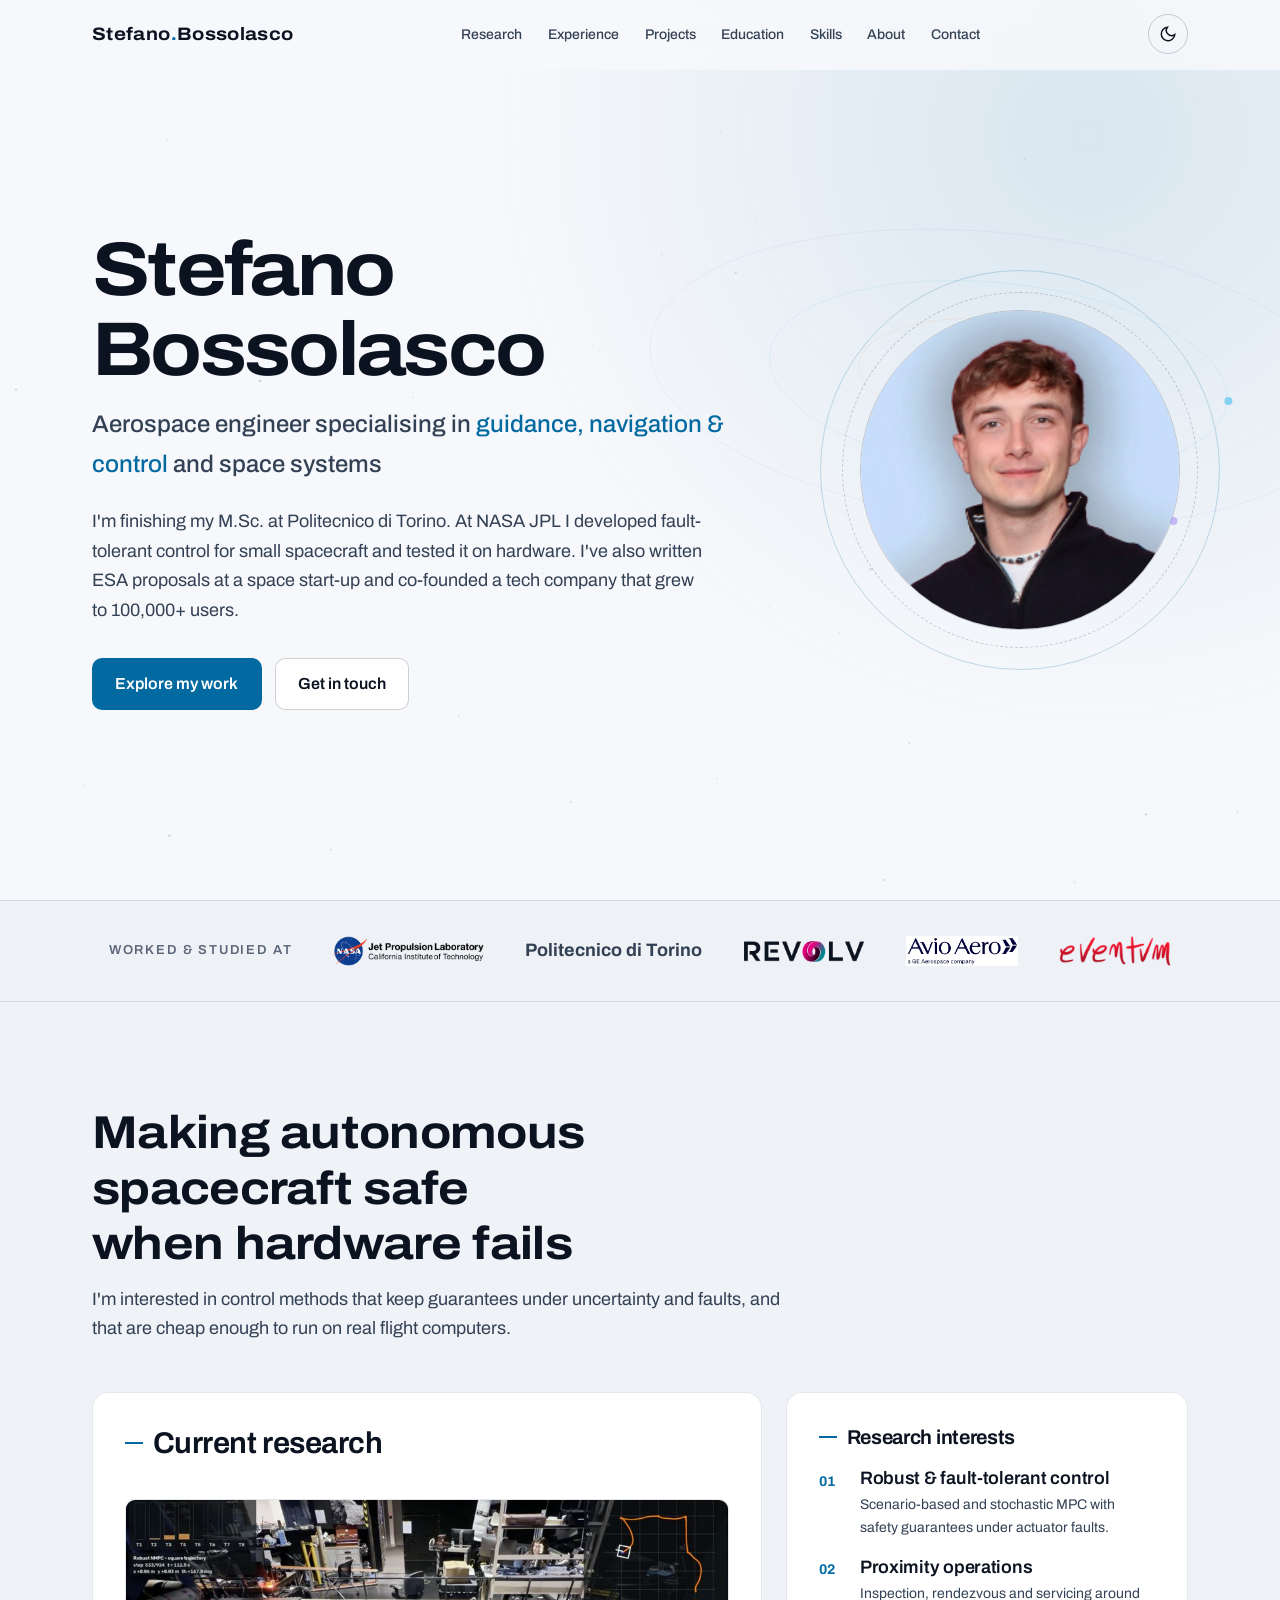
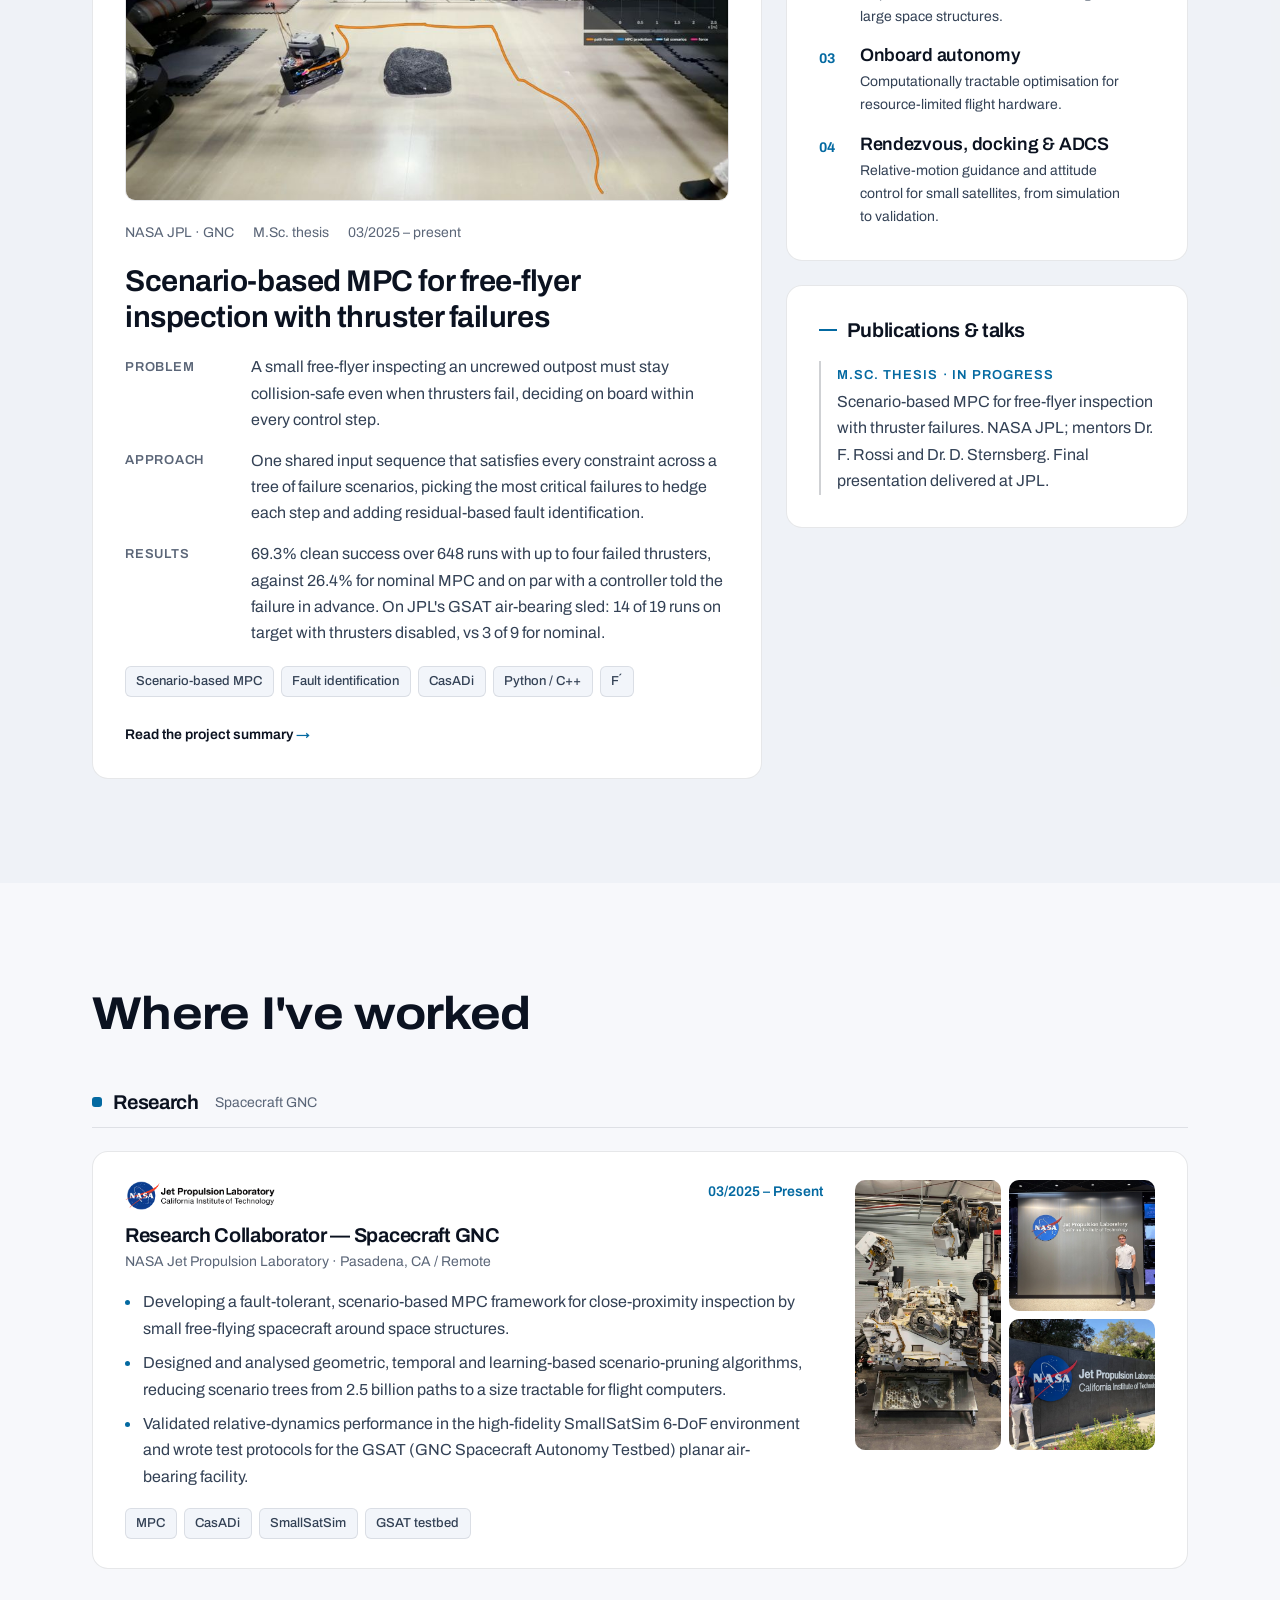
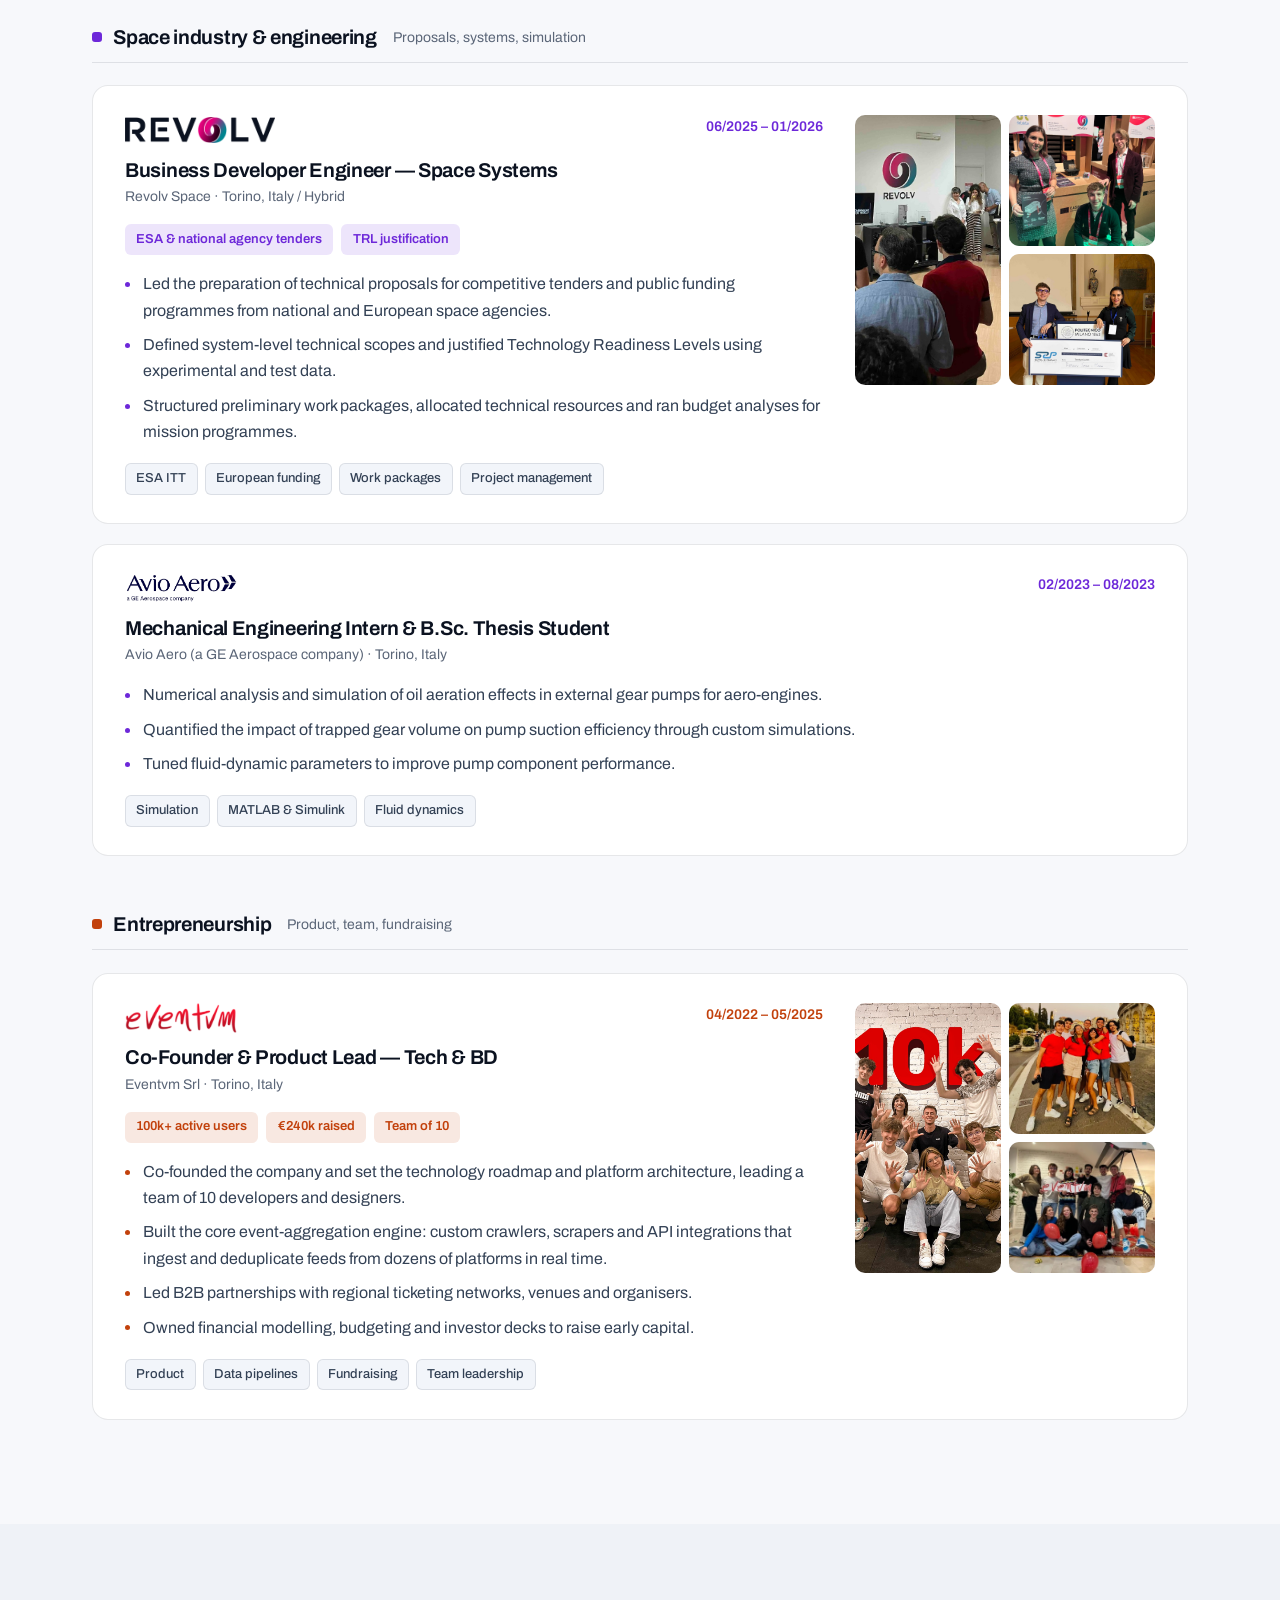
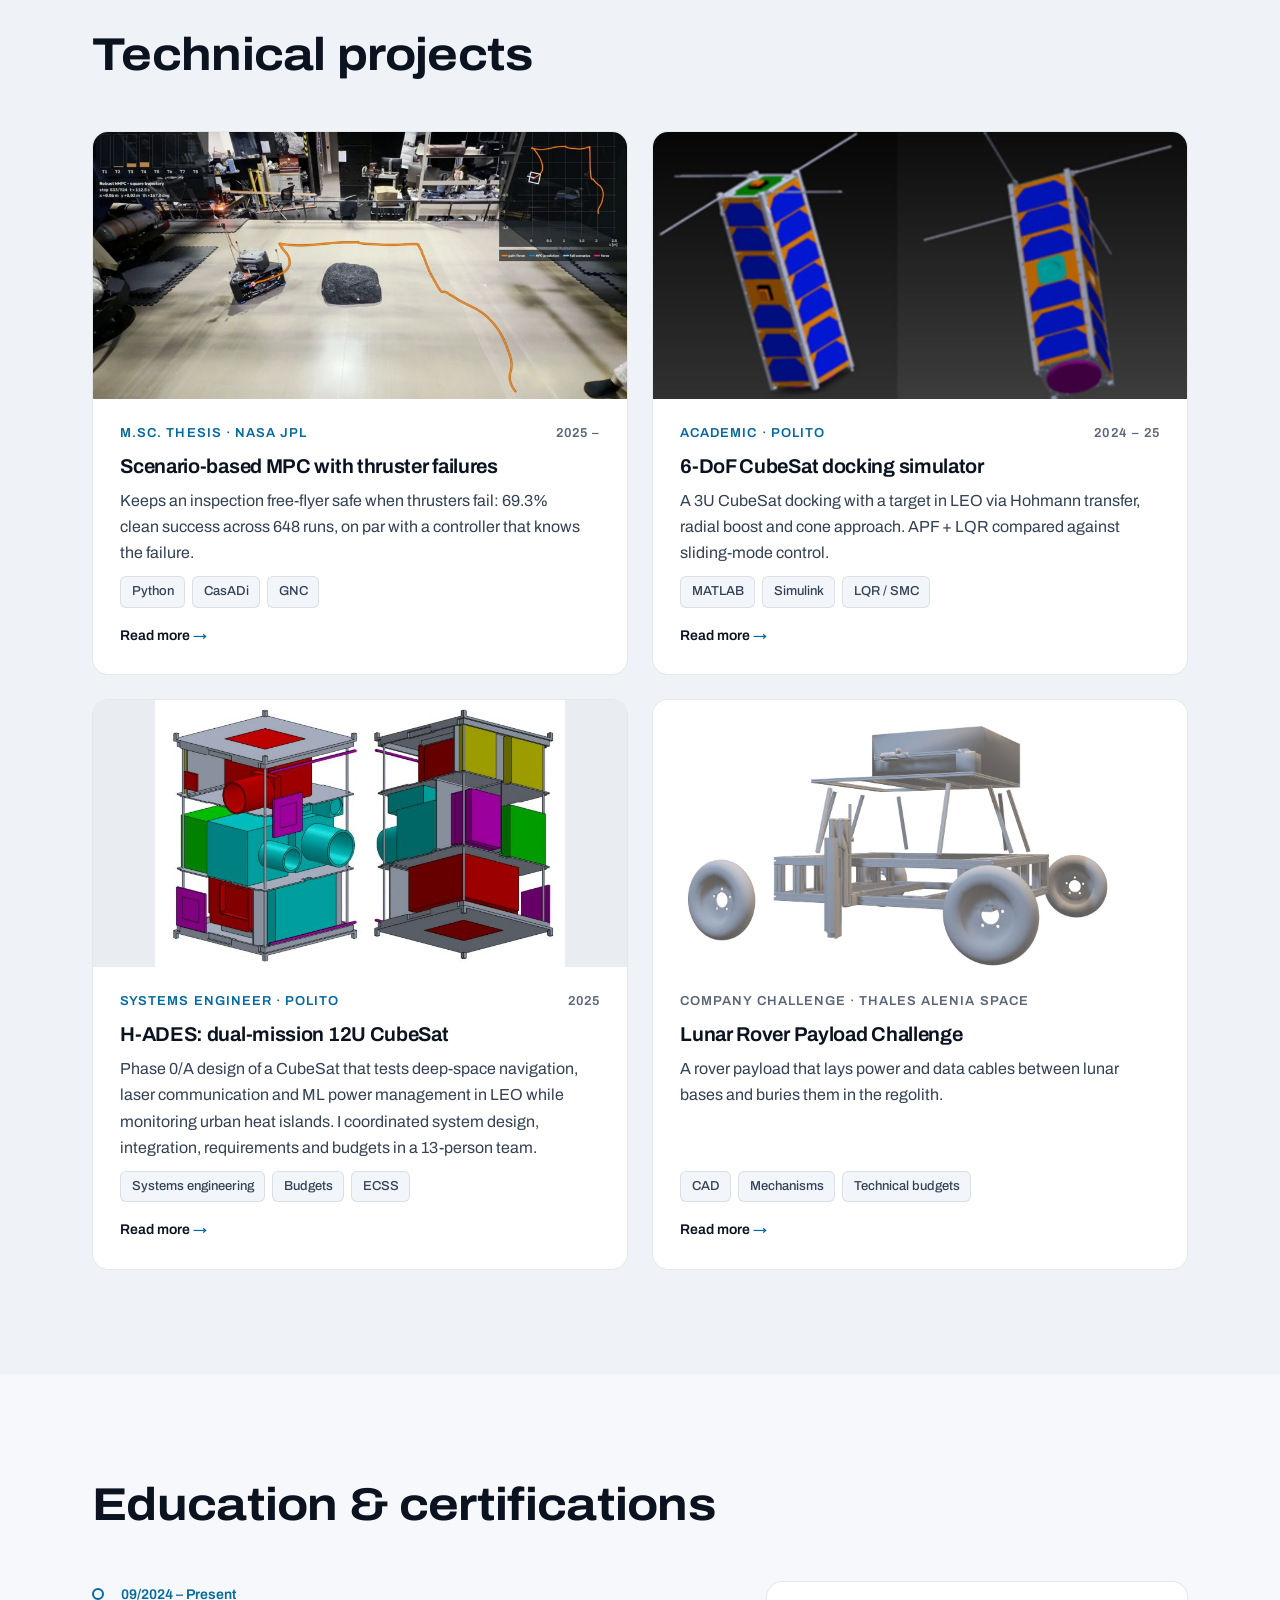
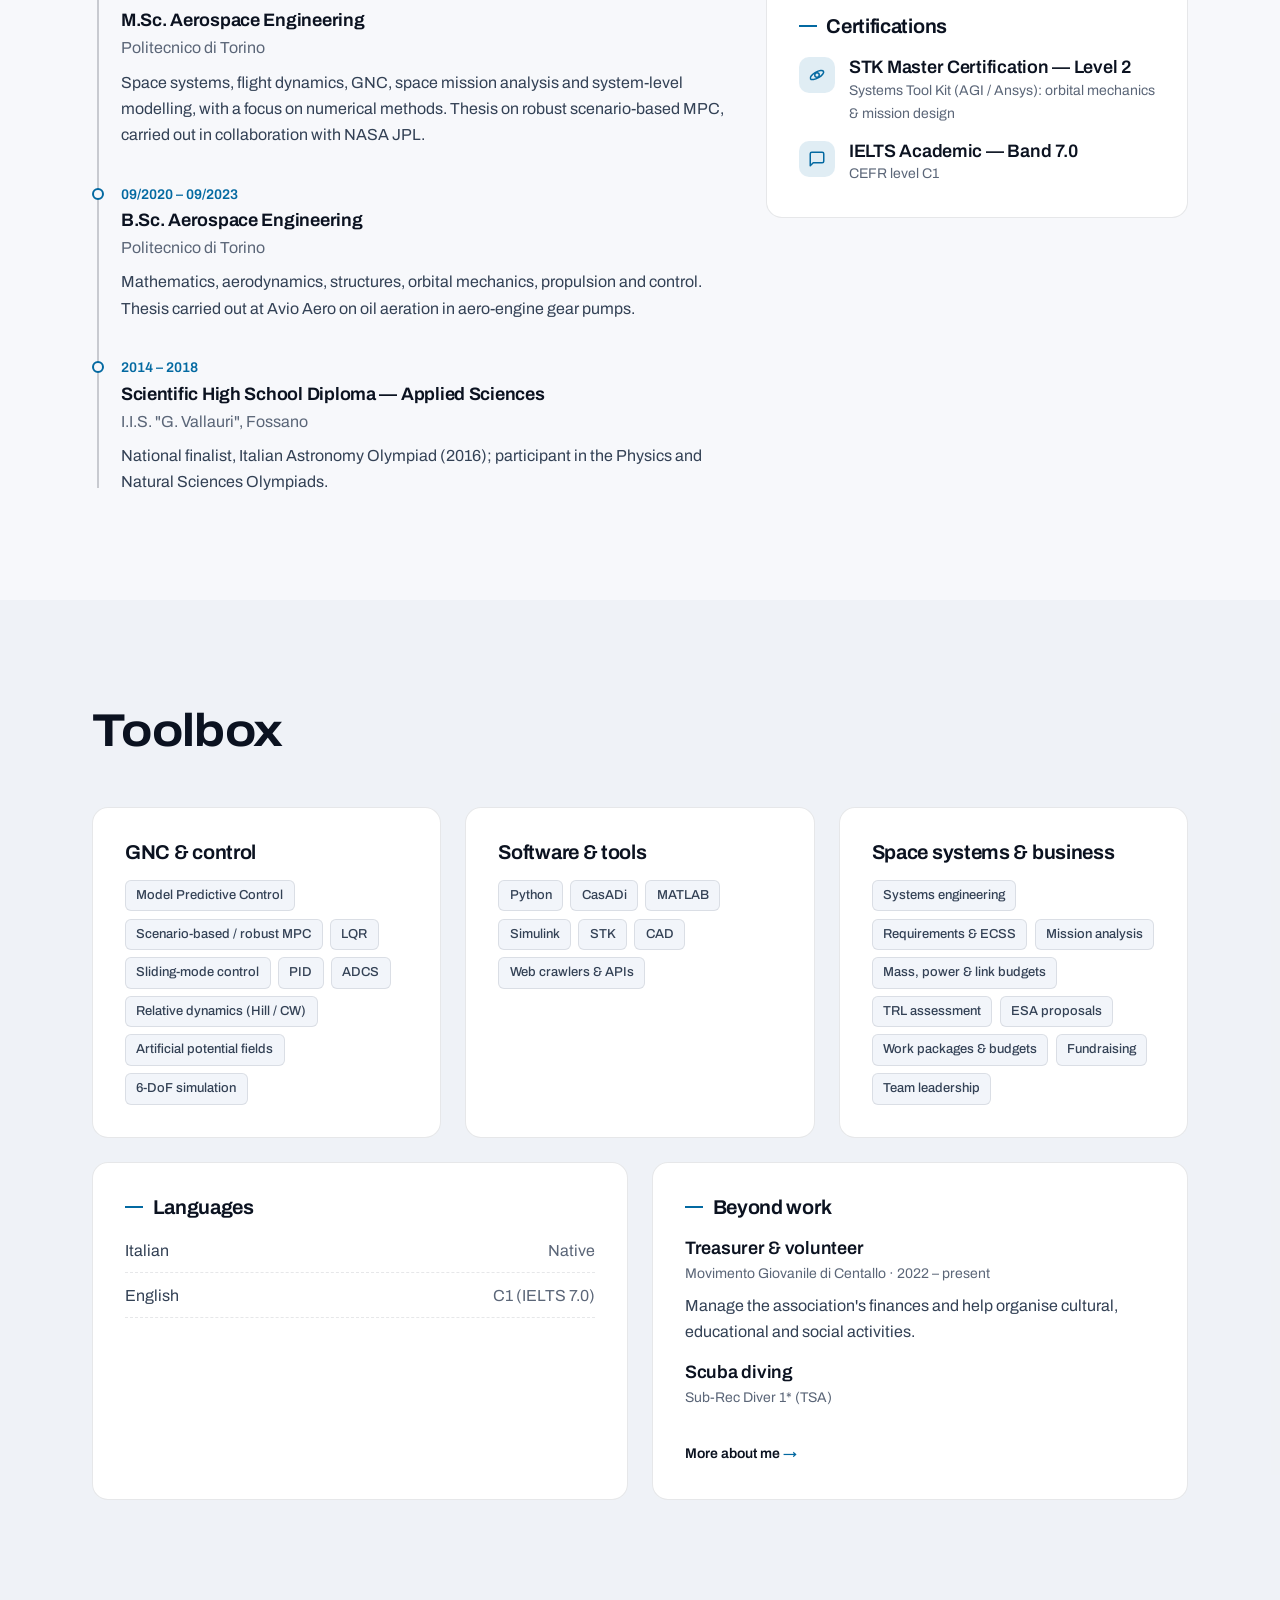
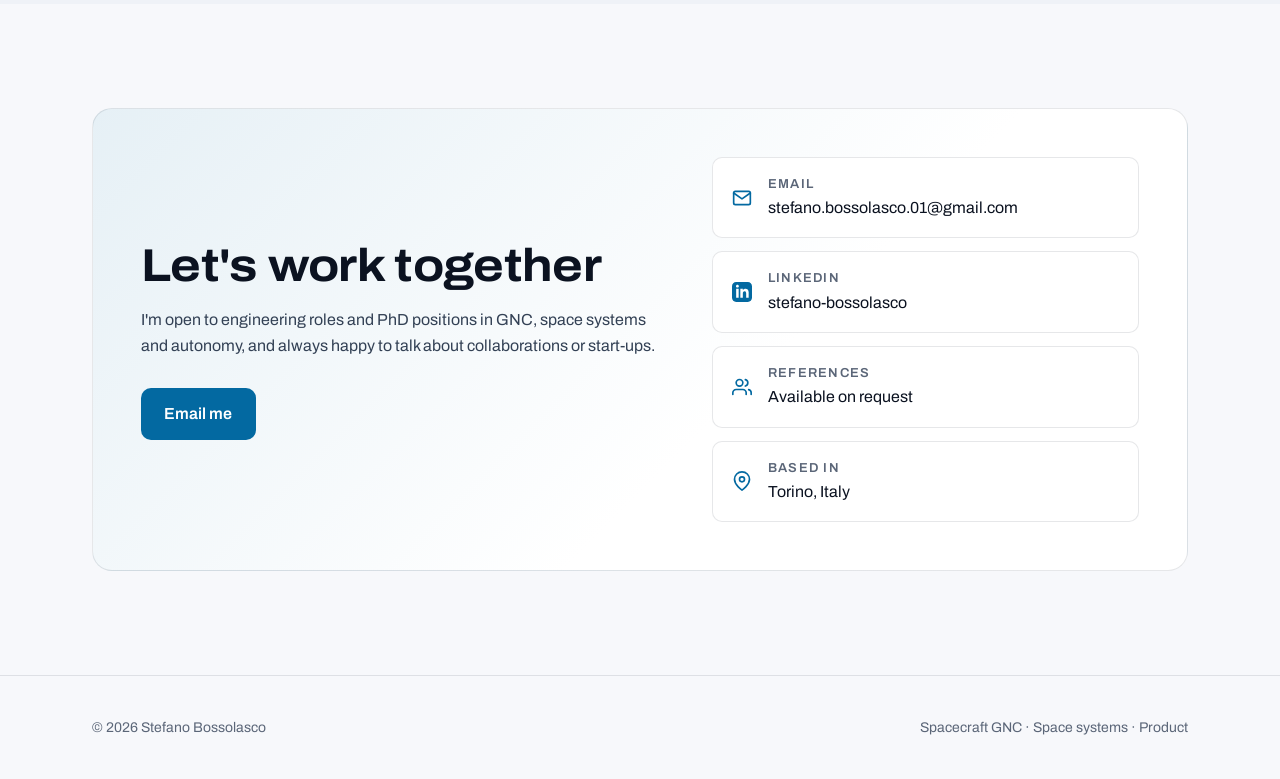
==== commit eca0b6bc: "Redesign portfolio: About page, project pages, motion and polish - Generalise the home intro for job" ====
--- a/index.html
+++ b/index.html
@@ -21,8 +21,8 @@
     </script>
     <link rel="preconnect" href="https://fonts.googleapis.com">
     <link rel="preconnect" href="https://fonts.gstatic.com" crossorigin>
-    <link href="https://fonts.googleapis.com/css2?family=Inter:wght@400;500;600;700&family=Space+Grotesk:wght@500;600;700&display=swap" rel="stylesheet">
-    <link rel="stylesheet" href="style.css?v=13">
+    <link href="https://fonts.googleapis.com/css2?family=Archivo:wdth,wght@100..125,400..800&display=swap" rel="stylesheet">
+    <link rel="stylesheet" href="style.css?v=24">
 </head>
 <body>
     <a href="#main" class="skip-link">Skip to content</a>
@@ -38,6 +38,7 @@
                 <a href="#projects" class="nav-link">Projects</a>
                 <a href="#education" class="nav-link">Education</a>
                 <a href="#skills" class="nav-link">Skills</a>
+                <a href="about.html" class="nav-link">About</a>
                 <a href="#contact" class="nav-link">Contact</a>
                 <a href="assets/CV_Stefano_Bossolasco.pdf" class="nav-link nav-cv-mobile" data-requires-file target="_blank" rel="noopener">Download CV</a>
             </nav>
@@ -59,20 +60,13 @@
         <section id="home" class="hero">
             <div class="container hero-grid">
                 <div class="hero-content">
-                    <div class="status-pill"><span class="pulse-dot"></span> Open to PhD positions in spacecraft GNC &amp; autonomy</div>
                     <h1 class="hero-title">Stefano Bossolasco</h1>
-                    <p class="hero-subtitle">Aerospace engineer working on <span class="hl">guidance, navigation &amp; control</span> for small spacecraft</p>
+                    <p class="hero-subtitle">Aerospace engineer specialising in <span class="hl">guidance, navigation &amp; control</span> and space systems</p>
                     <p class="hero-lead">
-                        I'm finishing my M.Sc. at Politecnico di Torino and collaborating with NASA JPL on fault-tolerant Model Predictive Control for close-proximity operations. Before and alongside research, I wrote ESA proposals at a space start-up and co-founded a tech company that grew to 100,000+ users.
+                        I'm finishing my M.Sc. at Politecnico di Torino. At NASA JPL I developed fault-tolerant control for small spacecraft and tested it on hardware. I've also written ESA proposals at a space start-up and co-founded a tech company that grew to 100,000+ users.
                     </p>
-                    <ul class="hero-facts">
-                        <li class="hero-fact"><span class="dot" style="background: var(--research)"></span>Research collaborator, NASA JPL</li>
-                        <li class="hero-fact"><span class="dot" style="background: var(--accent)"></span>M.Sc. Aerospace Eng., PoliTo</li>
-                        <li class="hero-fact"><span class="dot" style="background: var(--industry)"></span>Space business development</li>
-                        <li class="hero-fact"><span class="dot" style="background: var(--venture)"></span>Startup co-founder</li>
-                    </ul>
                     <div class="hero-actions">
-                        <a href="#research" class="btn btn-primary">View research</a>
+                        <a href="#research" class="btn btn-primary">Explore my work</a>
                         <a href="assets/CV_Stefano_Bossolasco.pdf" class="btn btn-secondary" data-requires-file target="_blank" rel="noopener">
                             <svg viewBox="0 0 24 24" fill="none" stroke="currentColor" stroke-width="2" stroke-linecap="round" stroke-linejoin="round"><path d="M21 15v4a2 2 0 0 1-2 2H5a2 2 0 0 1-2-2v-4"/><polyline points="7 10 12 15 17 10"/><line x1="12" y1="15" x2="12" y2="3"/></svg>
                             Download CV
@@ -93,20 +87,20 @@
             <div class="container affiliations-inner">
                 <span class="affiliations-label">Worked &amp; studied at</span>
                 <div class="affiliations-logos">
-                    <img src="assets/nasa_jpl_logo_full.png" alt="NASA Jet Propulsion Laboratory" class="logo-plate">
+                    <img src="assets/nasa_jpl_logo_full.png" width="893" height="177" alt="NASA Jet Propulsion Laboratory" class="logo-plate">
                     <span class="wordmark">Politecnico di Torino</span>
-                    <img src="assets/revolv_logo_white.png" alt="Revolv Space" class="affil-logo only-dark"><img src="assets/revolv_logo_dark.png" alt="Revolv Space" class="affil-logo only-light">
-                    <img src="assets/avio_aero_logo.png" alt="Avio Aero" class="logo-plate">
-                    <img src="assets/eventvm_logo.png" alt="Eventvm">
+                    <img src="assets/revolv_logo_white.png" width="700" height="122" alt="Revolv Space" class="affil-logo only-dark"><img src="assets/revolv_logo_dark.png" width="700" height="122" alt="Revolv Space" class="affil-logo only-light">
+                    <img src="assets/avio_aero_logo.png" width="738" height="198" alt="Avio Aero" class="logo-plate">
+                    <img src="assets/eventvm_logo.png" width="600" height="161" alt="Eventvm">
                 </div>
             </div>
         </section>
 
         <!-- Three tracks overview -->
-        <section id="profile" class="section">
+        <!-- Three-tracks overview, hidden for now: remove the "hidden" attribute to show it again -->
+        <section id="profile" class="section" hidden>
             <div class="container">
                 <div class="section-header reveal">
-                    <span class="eyebrow">Profile</span>
                     <h2 class="section-title">One engineer, three perspectives</h2>
                     <p class="section-lead">My core is research in spacecraft GNC. Industry and entrepreneurship taught me how technology gets funded, scoped and shipped — which shapes the problems I choose to work on.</p>
                 </div>
@@ -152,7 +146,6 @@
         <section id="research" class="section section-alt">
             <div class="container">
                 <div class="section-header reveal">
-                    <span class="eyebrow">Research</span>
                     <h2 class="section-title">Making autonomous spacecraft safe when hardware fails</h2>
                     <p class="section-lead">I'm interested in control methods that keep guarantees under uncertainty and faults, and that are cheap enough to run on real flight computers.</p>
                 </div>
@@ -160,7 +153,7 @@
                 <div class="research-layout">
                     <article class="card current-research reveal">
                         <h3 class="card-title">Current research</h3>
-                        <img src="assets/mpc/gsat_run_cover_sm.jpg" alt="The GSAT sled flying a square trajectory around an obstacle at JPL" loading="lazy">
+                        <img src="assets/mpc/gsat_run_cover_sm.jpg" width="900" height="498" alt="The GSAT sled flying a square trajectory around an obstacle at JPL" loading="lazy">
                         <div class="meta-row"><span>NASA JPL · GNC</span><span>M.Sc. thesis</span><span>03/2025 – present</span></div>
                         <h3>Scenario-based MPC for free-flyer inspection with thruster failures</h3>
                         <ul class="rq-list">
@@ -205,9 +198,7 @@
         <section id="experience" class="section">
             <div class="container">
                 <div class="section-header reveal">
-                    <span class="eyebrow">Experience</span>
                     <h2 class="section-title">Where I've worked</h2>
-                    <p class="section-lead">Grouped by track so each one can be read on its own.</p>
                 </div>
 
                 <!-- Research track -->
@@ -217,7 +208,7 @@
                         <article class="exp-card reveal">
                             <div>
                                 <div class="exp-top">
-                                    <img src="assets/nasa_jpl_logo_full.png" alt="NASA JPL" class="exp-logo logo-plate">
+                                    <img src="assets/nasa_jpl_logo_full.png" width="893" height="177" alt="NASA JPL" class="exp-logo logo-plate">
                                     <span class="exp-date">03/2025 – Present</span>
                                 </div>
                                 <h4 class="exp-role">Research Collaborator — Spacecraft GNC</h4>
@@ -230,9 +221,9 @@
                                 <div class="tag-list"><span class="tag">MPC</span><span class="tag">CasADi</span><span class="tag">SmallSatSim</span><span class="tag">GSAT testbed</span></div>
                             </div>
                             <div class="exp-gallery">
-                                <button type="button" data-lightbox><img src="assets/nasa_jpl_photo_1.jpg" alt="At NASA JPL" loading="lazy"></button>
-                                <button type="button" data-lightbox><img src="assets/nasa_jpl_photo_2.jpg" alt="NASA JPL visitor sign" loading="lazy"></button>
-                                <button type="button" data-lightbox><img src="assets/nasa_jpl_photo_3.jpg" alt="Portrait at the NASA JPL sign" loading="lazy"></button>
+                                <button type="button" data-lightbox><img src="assets/nasa_jpl_photo_1.jpg" width="1024" height="941" alt="At NASA JPL" loading="lazy"></button>
+                                <button type="button" data-lightbox><img src="assets/nasa_jpl_photo_2.jpg" width="1024" height="794" alt="NASA JPL visitor sign" loading="lazy"></button>
+                                <button type="button" data-lightbox><img src="assets/nasa_jpl_photo_3.jpg" width="1024" height="768" alt="Portrait at the NASA JPL sign" loading="lazy"></button>
                             </div>
                         </article>
                     </div>
@@ -245,7 +236,7 @@
                         <article class="exp-card reveal">
                             <div>
                                 <div class="exp-top">
-                                    <span><img src="assets/revolv_logo_white.png" alt="Revolv Space" class="exp-logo only-dark"><img src="assets/revolv_logo_dark.png" alt="Revolv Space" class="exp-logo only-light"></span>
+                                    <span><img src="assets/revolv_logo_white.png" width="700" height="122" alt="Revolv Space" class="exp-logo only-dark"><img src="assets/revolv_logo_dark.png" width="700" height="122" alt="Revolv Space" class="exp-logo only-light"></span>
                                     <span class="exp-date">06/2025 – 01/2026</span>
                                 </div>
                                 <h4 class="exp-role">Business Developer Engineer — Space Systems</h4>
@@ -259,16 +250,16 @@
                                 <div class="tag-list"><span class="tag">ESA ITT</span><span class="tag">European funding</span><span class="tag">Work packages</span><span class="tag">Project management</span></div>
                             </div>
                             <div class="exp-gallery">
-                                <button type="button" data-lightbox><img src="assets/revolv_photo_1.jpg" alt="Revolv Space office" loading="lazy"></button>
-                                <button type="button" data-lightbox><img src="assets/revolv_photo_2.jpg" alt="Revolv hardware check" loading="lazy"></button>
-                                <button type="button" data-lightbox><img src="assets/revolv_photo_3.jpg" alt="Revolv Space event" loading="lazy"></button>
+                                <button type="button" data-lightbox><img src="assets/revolv_photo_1.jpg" width="1024" height="771" alt="Revolv Space office" loading="lazy"></button>
+                                <button type="button" data-lightbox><img src="assets/revolv_photo_2.jpg" width="768" height="1024" alt="Revolv hardware check" loading="lazy"></button>
+                                <button type="button" data-lightbox><img src="assets/revolv_photo_3.jpg" width="900" height="1200" alt="Revolv Space event" loading="lazy"></button>
                             </div>
                         </article>
 
                         <article class="exp-card no-gallery reveal">
                             <div>
                                 <div class="exp-top">
-                                    <img src="assets/avio_aero_logo.png" alt="Avio Aero" class="exp-logo logo-plate">
+                                    <img src="assets/avio_aero_logo.png" width="738" height="198" alt="Avio Aero" class="exp-logo logo-plate">
                                     <span class="exp-date">02/2023 – 08/2023</span>
                                 </div>
                                 <h4 class="exp-role">Mechanical Engineering Intern &amp; B.Sc. Thesis Student</h4>
@@ -291,7 +282,7 @@
                         <article class="exp-card reveal">
                             <div>
                                 <div class="exp-top">
-                                    <img src="assets/eventvm_logo.png" alt="Eventvm" class="exp-logo">
+                                    <img src="assets/eventvm_logo.png" width="600" height="161" alt="Eventvm" class="exp-logo">
                                     <span class="exp-date">04/2022 – 05/2025</span>
                                 </div>
                                 <h4 class="exp-role">Co-Founder &amp; Product Lead — Tech &amp; BD</h4>
@@ -306,9 +297,9 @@
                                 <div class="tag-list"><span class="tag">Product</span><span class="tag">Data pipelines</span><span class="tag">Fundraising</span><span class="tag">Team leadership</span></div>
                             </div>
                             <div class="exp-gallery">
-                                <button type="button" data-lightbox><img src="assets/eventvm_photo_1.jpg" alt="Eventvm team" loading="lazy"></button>
-                                <button type="button" data-lightbox><img src="assets/eventvm_photo_2.jpg" alt="Eventvm team in Rome" loading="lazy"></button>
-                                <button type="button" data-lightbox><img src="assets/eventvm_photo_3.jpg" alt="Eventvm users milestone celebration" loading="lazy"></button>
+                                <button type="button" data-lightbox><img src="assets/eventvm_photo_1.jpg" width="838" height="1024" alt="Eventvm team" loading="lazy"></button>
+                                <button type="button" data-lightbox><img src="assets/eventvm_photo_2.jpg" width="1024" height="649" alt="Eventvm team in Rome" loading="lazy"></button>
+                                <button type="button" data-lightbox><img src="assets/eventvm_photo_3.jpg" width="640" height="640" alt="Eventvm users milestone celebration" loading="lazy"></button>
                             </div>
                         </article>
                     </div>
@@ -320,13 +311,11 @@
         <section id="projects" class="section section-alt">
             <div class="container">
                 <div class="section-header reveal">
-                    <span class="eyebrow">Projects</span>
                     <h2 class="section-title">Technical projects</h2>
-                    <p class="section-lead">Research and academic work, each with a short write-up of the problem, method and tools.</p>
                 </div>
                 <div class="projects-grid">
                     <a href="progetto-mpc.html" class="project-card reveal">
-                        <div class="project-thumb"><img src="assets/mpc/gsat_run_cover_sm.jpg" alt="" loading="lazy"></div>
+                        <div class="project-thumb"><img src="assets/mpc/gsat_run_cover_sm.jpg" width="900" height="498" alt="" loading="lazy"></div>
                         <div class="project-body">
                             <div class="project-kicker"><span>M.Sc. thesis · NASA JPL</span><span>2025 –</span></div>
                             <h3>Scenario-based MPC with thruster failures</h3>
@@ -336,7 +325,7 @@
                         </div>
                     </a>
                     <a href="progetto-simulatore.html" class="project-card reveal">
-                        <div class="project-thumb"><img src="assets/sim/electra_cad.jpg" alt="" loading="lazy"></div>
+                        <div class="project-thumb"><img src="assets/sim/electra_cad.jpg" width="1200" height="625" alt="" loading="lazy"></div>
                         <div class="project-body">
                             <div class="project-kicker"><span>Academic · PoliTo</span><span>2024 – 25</span></div>
                             <h3>6-DoF CubeSat docking simulator</h3>
@@ -346,7 +335,7 @@
                         </div>
                     </a>
                     <a href="progetto-missione.html" class="project-card reveal">
-                        <div class="project-thumb"><img src="assets/mission/hades_inner_structure.jpg" alt="" loading="lazy" style="object-fit: contain; background: #e9ecf1;"></div>
+                        <div class="project-thumb"><img src="assets/mission/hades_inner_structure.jpg" width="714" height="464" alt="" loading="lazy" style="object-fit: contain; background: #e9ecf1;"></div>
                         <div class="project-body">
                             <div class="project-kicker"><span>Systems Engineer · PoliTo</span><span>2025</span></div>
                             <h3>H-ADES: dual-mission 12U CubeSat</h3>
@@ -356,7 +345,7 @@
                         </div>
                     </a>
                     <a href="progetto-rover.html" class="project-card reveal">
-                        <div class="project-thumb"><img src="assets/rover/payload_side.jpg" alt="" loading="lazy" style="object-fit: contain; background: #ffffff;"></div>
+                        <div class="project-thumb"><img src="assets/rover/payload_side.jpg" width="1400" height="799" alt="" loading="lazy" style="object-fit: contain; background: #ffffff;"></div>
                         <div class="project-body">
                             <div class="project-kicker"><span>Company challenge · Thales Alenia Space</span></div>
                             <h3>Lunar Rover Payload Challenge</h3>
@@ -373,7 +362,6 @@
         <section id="education" class="section">
             <div class="container">
                 <div class="section-header reveal">
-                    <span class="eyebrow">Education</span>
                     <h2 class="section-title">Education &amp; certifications</h2>
                 </div>
                 <div class="edu-layout">
@@ -422,7 +410,6 @@
         <section id="skills" class="section section-alt">
             <div class="container">
                 <div class="section-header reveal">
-                    <span class="eyebrow">Skills</span>
                     <h2 class="section-title">Toolbox</h2>
                 </div>
                 <div class="skills-grid">
@@ -465,6 +452,7 @@
                             <h4>Scuba diving</h4>
                             <span class="beyond-meta">Sub-Rec Diver 1* (TSA)</span>
                         </div>
+                        <a href="about.html" class="project-more" style="display:inline-block;margin-top:1rem;">More about me</a>
                     </div>
                 </div>
             </div>
@@ -475,9 +463,8 @@
             <div class="container">
                 <div class="contact-card reveal">
                     <div>
-                        <span class="eyebrow">Contact</span>
-                        <h2>Let's talk research</h2>
-                        <p>I'm looking for PhD opportunities in spacecraft GNC, robust control and autonomy. I'm also happy to discuss collaborations, space-sector projects or startups.</p>
+                        <h2>Let's work together</h2>
+                        <p>I'm open to engineering roles and PhD positions in GNC, space systems and autonomy, and always happy to talk about collaborations or start-ups.</p>
                         <div class="hero-actions">
                             <a href="mailto:stefano.bossolasco.01@gmail.com" class="btn btn-primary">Email me</a>
                             <a href="assets/CV_Stefano_Bossolasco.pdf" class="btn btn-secondary" data-requires-file target="_blank" rel="noopener">Download CV</a>
@@ -516,9 +503,9 @@
 
     <dialog class="lightbox" id="lightbox" aria-label="Photo viewer">
         <button class="icon-btn lightbox-close" type="button" aria-label="Close">✕</button>
-        <figure><img src="" alt=""><figcaption></figcaption></figure>
+        <figure><img alt=""><figcaption></figcaption></figure>
     </dialog>
 
-    <script src="app.js?v=13"></script>
+    <script src="app.js?v=19"></script>
 </body>
 </html>
--- a/style.css
+++ b/style.css
@@ -6,8 +6,21 @@
 
 /* --- Design tokens --- */
 :root {
-    --font-body: 'Inter', -apple-system, BlinkMacSystemFont, 'Segoe UI', Roboto, sans-serif;
-    --font-display: 'Space Grotesk', var(--font-body);
+    /* One variable family: Archivo. Headings use its expanded width, text the normal width. */
+    --font-body: 'Archivo', 'Helvetica Neue', Arial, sans-serif;
+    --font-display: var(--font-body);
+    --display-stretch: 112%;
+
+    /* Type roles (1.25 step from body to card headings) */
+    --fs-label: 0.8125rem;   /* 13px: tags, small caps labels */
+    --fs-small: 0.875rem;    /* 14px: captions, dates, metadata */
+    --fs-body: 1rem;         /* 16px: body and list text */
+    --fs-lead: 1.125rem;     /* 18px: leads, card labels */
+    --fs-card: 1.25rem;      /* 20px: card and item headings */
+    --fs-sub: clamp(1.5rem, 2.6vw, 1.875rem);       /* project section headings */
+    --fs-section: clamp(2.125rem, 3.8vw, 2.875rem); /* homepage section headings */
+    --fs-page: clamp(2.25rem, 4.8vw, 3.25rem);      /* project page titles */
+    --fs-display: clamp(2.75rem, 6.5vw, 4.75rem);   /* hero names */
 
     --bg: #070a12;
     --bg-alt: #0a0f1b;
@@ -34,7 +47,8 @@
     --radius: 16px;
     --radius-sm: 10px;
     --max-width: 1160px;
-    --ease: cubic-bezier(0.16, 1, 0.3, 1);
+    --ease-out: cubic-bezier(0.23, 1, 0.32, 1);
+    --ease-in-out: cubic-bezier(0.77, 0, 0.175, 1);
 }
 
 html[data-theme="light"] {
@@ -69,28 +83,42 @@
     background: var(--bg);
     color: var(--text);
     font-family: var(--font-body);
-    font-size: 16px;
+    font-size: var(--fs-body);
     line-height: 1.65;
     -webkit-font-smoothing: antialiased;
     overflow-x: hidden;
-    transition: background-color 0.3s ease, color 0.3s ease;
 }
 
 h1, h2, h3, h4 {
     font-family: var(--font-display);
-    font-weight: 700;
+    font-weight: 650;
     line-height: 1.2;
-    letter-spacing: -0.02em;
+    letter-spacing: -0.015em;
     color: var(--text);
 }
 
 p { color: var(--text-2); }
 a { color: inherit; text-decoration: none; }
 ul, ol { list-style: none; }
-img { max-width: 100%; display: block; }
+img { max-width: 100%; height: auto; display: block; }
 [hidden] { display: none !important; }
 html[data-theme="light"] .only-dark, html[data-theme="dark"] .only-light { display: none !important; }
 strong { color: var(--text); font-weight: 600; }
+/* Display roles take the expanded width; smaller headings stay at normal width */
+h1, h2, .logo, .hero-title, .section-title, .stat-grid strong { font-stretch: var(--display-stretch); font-weight: 700; }
+.hero-title, .about-hero h1, .project-header h1 { letter-spacing: -0.025em; line-height: 1.04; }
+/* Dates, figures and table data line up */
+.exp-date, .edu-date, .tl-date, .stat-grid strong, .project-meta span, .chart-table td { font-variant-numeric: tabular-nums; }
+/* Light text on dark surfaces reads slightly heavier and tighter: open it up a touch */
+html[data-theme="dark"] body { letter-spacing: 0.005em; }
+::view-transition-old(root), ::view-transition-new(root) { animation-duration: 220ms; animation-timing-function: ease; }
+::selection { background: color-mix(in srgb, var(--accent) 30%, transparent); color: var(--text); }
+/* Native scrollbars and controls follow the active theme */
+html[data-theme="light"] { color-scheme: light; }
+html[data-theme="dark"] { color-scheme: dark; }
+html { scrollbar-color: var(--border-strong) var(--bg); }
+h1, h2, h3 { text-wrap: balance; }
+p, li, figcaption { text-wrap: pretty; }
 
 :focus-visible { outline: 2px solid var(--accent); outline-offset: 3px; border-radius: 4px; }
 
@@ -110,15 +138,15 @@
 .eyebrow {
     display: inline-block;
     font-family: var(--font-display);
-    font-size: 0.78rem;
+    font-size: var(--fs-label);
     font-weight: 600;
     letter-spacing: 0.14em;
     text-transform: uppercase;
     color: var(--accent);
     margin-bottom: 0.7rem;
 }
-.section-title { font-size: clamp(1.9rem, 3.2vw, 2.5rem); margin-bottom: 0.8rem; }
-.section-lead { font-size: 1.08rem; }
+.section-title { font-size: var(--fs-section); margin-bottom: 0.8rem; }
+.section-lead { font-size: var(--fs-lead); }
 
 /* --- Background canvas --- */
 #orbit-canvas {
@@ -128,7 +156,7 @@
 
 /* --- Navigation --- */
 /* Motion: ease-out for anything entering or responding to the user; exits run faster than entrances */
-:root { --ease-out: cubic-bezier(0.23, 1, 0.32, 1); --press: 160ms; }
+:root { --press: 160ms; }
 
 .navbar {
     position: fixed; top: 0; left: 0; width: 100%; z-index: 100;
@@ -143,12 +171,12 @@
     max-width: var(--max-width); margin: 0 auto; padding: 0.9rem 2rem;
     display: flex; align-items: center; justify-content: space-between; gap: 1.5rem;
 }
-.logo { font-family: var(--font-display); font-size: 1.15rem; font-weight: 700; letter-spacing: 0.02em; }
+.logo { font-family: var(--font-display); font-size: var(--fs-lead); font-weight: 700; letter-spacing: 0.02em; padding-block: 0.6rem; margin-block: -0.6rem; }
 .logo span { color: var(--accent); }
 
 .nav-menu { display: flex; align-items: center; gap: 1.6rem; }
 .nav-link {
-    font-size: 0.92rem; font-weight: 500; color: var(--text-2);
+    font-size: var(--fs-small); font-weight: 500; color: var(--text-2);
     position: relative; padding: 0.35rem 0; transition: color 150ms ease-out;
 }
 /* Underline grows with transform (GPU-friendly) instead of animating width */
@@ -173,7 +201,7 @@
 /* Invisible hit area so touch targets reach 44px without changing the visual size */
 .icon-btn::before { content: ''; position: absolute; inset: -4px; border-radius: 50%; }
 .icon-btn svg { width: 18px; height: 18px; }
-.icon-btn:active { transform: scale(0.94); }
+.icon-btn:active { transform: scale(0.95); }
 
 .theme-toggle svg { transition: transform 300ms var(--ease-out), opacity 200ms ease-out; }
 .theme-toggle .moon-icon { display: none; }
@@ -192,7 +220,7 @@
 .btn {
     display: inline-flex; align-items: center; justify-content: center; gap: 0.5rem;
     padding: 0.75rem 1.4rem; border-radius: var(--radius-sm);
-    font-family: var(--font-display); font-size: 0.95rem; font-weight: 600;
+    font-family: var(--font-display); font-size: var(--fs-body); font-weight: 600;
     border: 1px solid transparent; cursor: pointer;
     transition: transform var(--press) var(--ease-out), background-color 150ms ease-out, border-color 150ms ease-out;
     -webkit-tap-highlight-color: transparent;
@@ -201,7 +229,7 @@
 .btn:active { transform: scale(0.97); }
 .btn-primary { background: var(--accent); color: var(--accent-ink); }
 .btn-secondary { background: var(--surface); color: var(--text); border-color: var(--border-strong); }
-.btn-sm { padding: 0.5rem 0.95rem; font-size: 0.85rem; }
+.btn-sm { padding: 0.5rem 0.95rem; font-size: var(--fs-small); }
 
 /* Hover styles only where a real pointer can hover, so they don't stick after a tap */
 @media (hover: hover) and (pointer: fine) {
@@ -212,7 +240,16 @@
     .btn:hover:active { transform: scale(0.97); }
     .btn-primary:hover { background: color-mix(in srgb, var(--accent) 85%, white); }
     .btn-secondary:hover { border-color: var(--accent); }
-}
+    .project-card:hover, .track-card:hover { transform: translateY(-2px); box-shadow: var(--shadow); }
+    .project-card:hover { border-color: color-mix(in srgb, var(--accent) 40%, transparent); }
+    .track-card:hover { border-color: color-mix(in srgb, var(--track) 45%, transparent); }
+    .project-card:hover .project-thumb img { transform: scale(1.03); }
+    .track-card:hover .track-link::after { transform: translateX(3px); }
+    .exp-gallery button:hover img { transform: scale(1.04); }
+    a.contact-link:hover { border-color: var(--accent); transform: translateX(3px); }
+}
+/* Cards press like buttons */
+.project-card:active { transform: scale(0.99); }
 
 /* --- Hero --- */
 .hero { min-height: 100vh; display: flex; align-items: center; padding: 120px 0 5rem; position: relative; }
@@ -222,29 +259,12 @@
 }
 .hero-grid { display: grid; grid-template-columns: 1.35fr 0.65fr; gap: 4rem; align-items: center; }
 
-.status-pill {
-    display: inline-flex; align-items: center; gap: 0.6rem;
-    padding: 0.4rem 0.9rem; border-radius: 100px;
-    background: color-mix(in srgb, var(--accent) 10%, transparent);
-    border: 1px solid color-mix(in srgb, var(--accent) 30%, transparent);
-    color: var(--accent); font-size: 0.82rem; font-weight: 600; margin-bottom: 1.6rem;
-}
-.pulse-dot { width: 8px; height: 8px; border-radius: 50%; background: currentColor; animation: pulse 2s infinite; }
-@keyframes pulse { 0%, 100% { opacity: 0.45; transform: scale(0.9); } 50% { opacity: 1; transform: scale(1.15); } }
-
-.hero-title { font-size: clamp(2.6rem, 6vw, 4.2rem); line-height: 1.05; margin-bottom: 1rem; letter-spacing: -0.035em; }
-.hero-subtitle { font-size: clamp(1.15rem, 2.2vw, 1.5rem); font-weight: 500; color: var(--text-2); margin-bottom: 1.4rem; font-family: var(--font-display); }
+
+.hero-title { font-size: var(--fs-display); line-height: 1.05; margin-bottom: 1rem; letter-spacing: -0.035em; }
+.hero-subtitle { font-size: clamp(1.2rem, 2.2vw, 1.5rem); font-weight: 500; color: var(--text-2); margin-bottom: 1.4rem; font-family: var(--font-display); }
 .hero-subtitle .hl { color: var(--accent); }
-.hero-lead { font-size: 1.08rem; max-width: 620px; margin-bottom: 2rem; }
-
-.hero-facts { display: flex; flex-wrap: wrap; gap: 0.6rem; margin-bottom: 2.2rem; }
-.hero-fact {
-    display: inline-flex; align-items: center; gap: 0.5rem;
-    padding: 0.45rem 0.85rem; border-radius: var(--radius-sm);
-    background: var(--surface); border: 1px solid var(--border);
-    font-size: 0.86rem; color: var(--text-2);
-}
-.hero-fact .dot { width: 7px; height: 7px; border-radius: 50%; flex-shrink: 0; }
+.hero-lead { font-size: var(--fs-lead); max-width: 620px; margin-bottom: 2rem; }
+
 
 .hero-actions { display: flex; flex-wrap: wrap; gap: 0.8rem; }
 
@@ -257,18 +277,17 @@
 .portrait::before, .portrait::after {
     content: ''; position: absolute; border-radius: 50%; border: 1px dashed var(--border-strong);
 }
-.portrait::before { inset: -18px; animation: spin 60s linear infinite; }
+.portrait::before { inset: -18px; }
 .portrait::after { inset: -40px; border-style: solid; border-color: color-mix(in srgb, var(--accent) 22%, transparent); }
-@keyframes spin { to { transform: rotate(360deg); } }
 
 /* --- Affiliations strip --- */
 .affiliations { padding: 2.2rem 0; border-top: 1px solid var(--border); border-bottom: 1px solid var(--border); background: var(--bg-alt); }
 .affiliations-inner { display: flex; align-items: center; gap: 2.5rem; flex-wrap: wrap; justify-content: center; }
-.affiliations-label { font-size: 0.75rem; font-weight: 600; letter-spacing: 0.14em; text-transform: uppercase; color: var(--muted); }
+.affiliations-label { font-size: var(--fs-label); font-weight: 600; letter-spacing: 0.14em; text-transform: uppercase; color: var(--muted); }
 .affiliations-logos { display: flex; align-items: center; gap: 2.6rem; flex-wrap: wrap; justify-content: center; }
 .affiliations-logos img { height: 30px; width: auto; object-fit: contain; }
 .affiliations-logos img.affil-logo { height: 21px; }
-.affiliations-logos .wordmark { font-family: var(--font-display); font-weight: 700; font-size: 1.05rem; color: var(--text-2); }
+.affiliations-logos .wordmark { font-family: var(--font-display); font-weight: 700; font-size: var(--fs-lead); color: var(--text-2); }
 /* Logos with dark artwork need a light plate in dark mode */
 html[data-theme="dark"] .affiliations-logos .logo-plate,
 html[data-theme="dark"] .exp-logo.logo-plate { background: #f1f5f9; padding: 5px 9px; border-radius: 6px; box-sizing: content-box; }
@@ -280,13 +299,9 @@
     position: relative; display: flex; flex-direction: column; gap: 0.9rem;
     padding: 2rem; border-radius: var(--radius);
     background: var(--surface); border: 1px solid var(--border);
-    transition: transform 0.3s var(--ease), border-color 0.3s ease, box-shadow 0.3s ease;
+    transition: transform 200ms var(--ease-out), border-color 150ms ease, box-shadow 200ms ease;
     overflow: hidden;
 }
-.track-card::before {
-    content: ''; position: absolute; left: 0; top: 0; right: 0; height: 3px; background: var(--track);
-}
-.track-card:hover { transform: translateY(-4px); border-color: color-mix(in srgb, var(--track) 45%, transparent); box-shadow: var(--shadow); }
 .track-card.research { --track: var(--research); }
 .track-card.industry { --track: var(--industry); }
 .track-card.venture { --track: var(--venture); }
@@ -296,15 +311,14 @@
     background: color-mix(in srgb, var(--track) 14%, transparent); color: var(--track);
 }
 .track-icon svg { width: 22px; height: 22px; }
-.track-label { font-size: 0.75rem; font-weight: 600; letter-spacing: 0.12em; text-transform: uppercase; color: var(--track); }
-.track-card h3 { font-size: 1.3rem; }
-.track-card p { font-size: 0.95rem; flex-grow: 1; }
+.track-label { font-size: var(--fs-label); font-weight: 600; letter-spacing: 0.12em; text-transform: uppercase; color: var(--track); }
+.track-card h3 { font-size: var(--fs-card); }
+.track-card p { font-size: var(--fs-body); flex-grow: 1; }
 .track-stats { display: flex; gap: 1.5rem; padding-top: 1rem; border-top: 1px solid var(--border); }
-.track-stat strong { display: block; font-family: var(--font-display); font-size: 1.25rem; color: var(--text); }
-.track-stat span { font-size: 0.78rem; color: var(--muted); }
-.track-link { font-family: var(--font-display); font-weight: 600; font-size: 0.9rem; color: var(--track); display: inline-flex; gap: 0.4rem; align-items: center; }
-.track-link::after { content: '→'; transition: transform 0.25s var(--ease); }
-.track-card:hover .track-link::after { transform: translateX(4px); }
+.track-stat strong { display: block; font-family: var(--font-display); font-size: var(--fs-card); color: var(--text); }
+.track-stat span { font-size: var(--fs-label); color: var(--muted); }
+.track-link { font-family: var(--font-display); font-weight: 600; font-size: var(--fs-small); color: var(--track); display: inline-flex; gap: 0.4rem; align-items: center; }
+.track-link::after { content: '→'; transition: transform 0.25s var(--ease-out); }
 
 /* --- Research --- */
 .research-layout { display: grid; grid-template-columns: 1.25fr 0.75fr; gap: 1.5rem; align-items: start; }
@@ -312,35 +326,35 @@
 .card {
     background: var(--surface); border: 1px solid var(--border); border-radius: var(--radius); padding: 2rem;
 }
-.card-title { font-size: 1.05rem; margin-bottom: 1.2rem; display: flex; align-items: center; gap: 0.6rem; }
+.card-title { font-size: var(--fs-card); margin-bottom: 1.2rem; display: flex; align-items: center; gap: 0.6rem; }
 .card-title::before { content: ''; width: 18px; height: 2px; background: var(--accent); }
 
 .current-research { display: flex; flex-direction: column; gap: 1.2rem; }
-.current-research .meta-row { display: flex; flex-wrap: wrap; gap: 0.5rem 1.2rem; font-size: 0.85rem; color: var(--muted); }
-.current-research h3 { font-size: 1.45rem; }
+.current-research .meta-row { display: flex; flex-wrap: wrap; gap: 0.5rem 1.2rem; font-size: var(--fs-small); color: var(--muted); }
+.current-research h3 { font-size: var(--fs-sub); }
 .current-research img { border-radius: var(--radius-sm); border: 1px solid var(--border); aspect-ratio: 16 / 8; object-fit: cover; width: 100%; }
 
 .rq-list { display: grid; gap: 0.9rem; }
-.rq-list li { display: grid; grid-template-columns: 110px 1fr; gap: 1rem; font-size: 0.95rem; color: var(--text-2); }
-.rq-list li > span:first-child { font-family: var(--font-display); font-weight: 600; font-size: 0.8rem; letter-spacing: 0.06em; text-transform: uppercase; color: var(--muted); padding-top: 0.15rem; }
+.rq-list li { display: grid; grid-template-columns: 110px 1fr; gap: 1rem; font-size: var(--fs-body); color: var(--text-2); }
+.rq-list li > span:first-child { font-family: var(--font-display); font-weight: 600; font-size: var(--fs-label); letter-spacing: 0.06em; text-transform: uppercase; color: var(--muted); padding-top: 0.15rem; }
 
 .interest-list { display: grid; gap: 1.1rem; }
 .interest-list li { display: grid; grid-template-columns: 28px 1fr; gap: 0.8rem; }
-.interest-num { font-family: var(--font-display); font-weight: 700; color: var(--accent); font-size: 0.9rem; padding-top: 0.1rem; }
-.interest-list h4 { font-size: 1rem; margin-bottom: 0.2rem; }
-.interest-list p { font-size: 0.9rem; }
+.interest-num { font-family: var(--font-display); font-weight: 700; color: var(--accent); font-size: var(--fs-small); padding-top: 0.1rem; }
+.interest-list h4 { font-size: var(--fs-lead); font-weight: 600; margin-bottom: 0.2rem; }
+.interest-list p { font-size: var(--fs-small); }
 
 .side-stack { display: grid; gap: 1.5rem; }
 
 .pub-list { display: grid; gap: 1rem; }
-.pub-list li { font-size: 0.92rem; color: var(--text-2); padding-left: 1rem; border-left: 2px solid var(--border-strong); }
-.pub-list .pub-status { display: inline-block; font-size: 0.72rem; font-weight: 600; letter-spacing: 0.08em; text-transform: uppercase; color: var(--accent); margin-bottom: 0.15rem; }
+.pub-list li { font-size: var(--fs-body); color: var(--text-2); padding-left: 1rem; border-left: 2px solid var(--border-strong); }
+.pub-list .pub-status { display: inline-block; font-size: var(--fs-label); font-weight: 600; letter-spacing: 0.08em; text-transform: uppercase; color: var(--accent); margin-bottom: 0.15rem; }
 
 /* --- Tags --- */
 .tag-list { display: flex; flex-wrap: wrap; gap: 0.45rem; }
 .tag {
     display: inline-block; padding: 0.25rem 0.65rem; border-radius: 6px;
-    font-size: 0.78rem; font-weight: 500; color: var(--text-2);
+    font-size: var(--fs-label); font-weight: 500; color: var(--text-2);
     background: var(--surface-2); border: 1px solid var(--border);
 }
 
@@ -352,29 +366,28 @@
 .track-group.venture { --track: var(--venture); }
 
 .track-group-header { display: flex; align-items: baseline; gap: 1rem; margin-bottom: 1.4rem; padding-bottom: 0.8rem; border-bottom: 1px solid var(--border); }
-.track-group-header h3 { font-size: 1.3rem; display: flex; align-items: center; gap: 0.7rem; }
+.track-group-header h3 { font-size: var(--fs-card); display: flex; align-items: center; gap: 0.7rem; }
 .track-group-header h3::before { content: ''; width: 10px; height: 10px; border-radius: 3px; background: var(--track); }
-.track-group-header p { font-size: 0.9rem; color: var(--muted); }
+.track-group-header p { font-size: var(--fs-small); color: var(--muted); }
 
 .exp-list { display: grid; gap: 1.2rem; }
 .exp-card {
     display: grid; grid-template-columns: 1fr 300px; gap: 2rem;
     padding: 1.8rem 2rem; border-radius: var(--radius);
     background: var(--surface); border: 1px solid var(--border);
-    border-left: 3px solid var(--track);
 }
 .exp-card.no-gallery { grid-template-columns: 1fr; }
 .exp-top { display: flex; justify-content: space-between; align-items: flex-start; gap: 1rem; margin-bottom: 0.4rem; flex-wrap: wrap; }
 .exp-logo { height: 30px; width: auto; max-width: 150px; object-fit: contain; }
-.exp-date { font-family: var(--font-display); font-size: 0.85rem; font-weight: 600; color: var(--track); white-space: nowrap; }
-.exp-role { font-size: 1.2rem; margin: 0.8rem 0 0.2rem; }
-.exp-org { font-size: 0.9rem; color: var(--muted); margin-bottom: 1rem; }
+.exp-date { font-family: var(--font-display); font-size: var(--fs-small); font-weight: 600; color: var(--track); white-space: nowrap; }
+.exp-role { font-size: var(--fs-card); margin: 0.8rem 0 0.2rem; }
+.exp-org { font-size: var(--fs-small); color: var(--muted); margin-bottom: 1rem; }
 .exp-points { display: grid; gap: 0.5rem; margin-bottom: 1.1rem; }
-.exp-points li { position: relative; padding-left: 1.1rem; font-size: 0.94rem; color: var(--text-2); }
+.exp-points li { position: relative; padding-left: 1.1rem; font-size: var(--fs-body); color: var(--text-2); }
 .exp-points li::before { content: ''; position: absolute; left: 0; top: 0.68em; width: 5px; height: 5px; border-radius: 50%; background: var(--track); }
 .exp-highlights { display: flex; flex-wrap: wrap; gap: 0.5rem; margin-bottom: 1rem; }
 .exp-highlight {
-    font-family: var(--font-display); font-size: 0.82rem; font-weight: 600;
+    font-family: var(--font-display); font-size: var(--fs-label); font-weight: 600;
     padding: 0.3rem 0.7rem; border-radius: 6px;
     color: var(--track); background: color-mix(in srgb, var(--track) 12%, transparent);
 }
@@ -382,26 +395,25 @@
 .exp-gallery { display: grid; grid-template-columns: 1fr 1fr; grid-template-rows: 1fr 1fr; gap: 0.5rem; align-self: start; aspect-ratio: 1 / 0.9; }
 .exp-gallery button { padding: 0; border: 0; border-radius: var(--radius-sm); overflow: hidden; cursor: zoom-in; background: var(--surface-2); }
 .exp-gallery button:first-child { grid-row: span 2; }
-.exp-gallery img { width: 100%; height: 100%; object-fit: cover; transition: transform 0.5s var(--ease); }
-.exp-gallery button:hover img { transform: scale(1.06); }
+.exp-gallery img { width: 100%; height: 100%; object-fit: cover; transition: transform 300ms var(--ease-out); }
+.exp-gallery button { transition: transform var(--press) var(--ease-out); }
+.exp-gallery button:active { transform: scale(0.97); }
 
 /* --- Projects --- */
 .projects-grid { display: grid; grid-template-columns: repeat(2, 1fr); gap: 1.5rem; }
 .project-card {
     display: flex; flex-direction: column; border-radius: var(--radius); overflow: hidden;
     background: var(--surface); border: 1px solid var(--border);
-    transition: transform 0.3s var(--ease), border-color 0.3s ease, box-shadow 0.3s ease;
-}
-.project-card:hover { transform: translateY(-4px); border-color: color-mix(in srgb, var(--accent) 40%, transparent); box-shadow: var(--shadow); }
+    transition: transform 200ms var(--ease-out), border-color 150ms ease, box-shadow 200ms ease;
+}
 .project-thumb { aspect-ratio: 16 / 8; overflow: hidden; background: var(--surface-2); }
-.project-thumb img { width: 100%; height: 100%; object-fit: cover; transition: transform 0.6s var(--ease); }
-.project-card:hover .project-thumb img { transform: scale(1.04); }
+.project-thumb img { width: 100%; height: 100%; object-fit: cover; transition: transform 400ms var(--ease-out); }
 .project-body { padding: 1.5rem 1.7rem 1.7rem; display: flex; flex-direction: column; gap: 0.6rem; flex-grow: 1; }
-.project-kicker { display: flex; justify-content: space-between; font-size: 0.78rem; font-weight: 600; letter-spacing: 0.08em; text-transform: uppercase; color: var(--accent); }
+.project-kicker { display: flex; justify-content: space-between; font-size: var(--fs-label); font-weight: 600; letter-spacing: 0.08em; text-transform: uppercase; color: var(--accent); }
 .project-kicker span:last-child { color: var(--muted); }
-.project-body h3 { font-size: 1.25rem; }
-.project-body p { font-size: 0.93rem; flex-grow: 1; }
-.project-more { font-family: var(--font-display); font-weight: 600; font-size: 0.88rem; color: var(--text); margin-top: 0.4rem; }
+.project-body h3 { font-size: var(--fs-card); }
+.project-body p { font-size: var(--fs-body); flex-grow: 1; }
+.project-more { font-family: var(--font-display); font-weight: 600; font-size: var(--fs-small); color: var(--text); padding-block: 0.6rem; margin: -0.2rem 0 -0.6rem; align-self: flex-start; }
 .project-more::after { content: ' →'; color: var(--accent); }
 
 /* --- Education --- */
@@ -413,10 +425,10 @@
     content: ''; position: absolute; left: calc(-1.8rem + 0px); top: 7px; width: 12px; height: 12px;
     border-radius: 50%; background: var(--bg); border: 2px solid var(--accent);
 }
-.edu-date { font-family: var(--font-display); font-size: 0.85rem; font-weight: 600; color: var(--accent); }
-.edu-degree { font-size: 1.15rem; margin: 0.2rem 0; }
-.edu-school { font-size: 0.92rem; color: var(--muted); display: block; margin-bottom: 0.5rem; }
-.edu-details { font-size: 0.94rem; }
+.edu-date { font-family: var(--font-display); font-size: var(--fs-small); font-weight: 600; color: var(--accent); }
+.edu-degree { font-size: var(--fs-lead); margin: 0.2rem 0; }
+.edu-school { font-size: var(--fs-body); color: var(--muted); display: block; margin-bottom: 0.5rem; }
+.edu-details { font-size: var(--fs-body); }
 .edu-facts { display: flex; flex-wrap: wrap; gap: 0.45rem; margin-top: 0.7rem; }
 
 .cert-list { display: grid; gap: 1rem; }
@@ -426,20 +438,20 @@
     background: color-mix(in srgb, var(--accent) 12%, transparent); color: var(--accent);
 }
 .cert-icon svg { width: 18px; height: 18px; }
-.cert-list h4 { font-size: 0.98rem; }
-.cert-list p { font-size: 0.86rem; color: var(--muted); }
+.cert-list h4 { font-size: var(--fs-lead); font-weight: 600; }
+.cert-list p { font-size: var(--fs-small); color: var(--muted); }
 
 /* --- Skills --- */
 .skills-grid { display: grid; grid-template-columns: repeat(3, 1fr); gap: 1.5rem; }
-.skill-card h3 { font-size: 1.05rem; margin-bottom: 1rem; }
+.skill-card h3 { font-size: var(--fs-card); margin-bottom: 1rem; }
 .lang-list { display: grid; gap: 0.6rem; }
-.lang-list li { display: flex; justify-content: space-between; font-size: 0.92rem; color: var(--text-2); border-bottom: 1px dashed var(--border); padding-bottom: 0.5rem; }
+.lang-list li { display: flex; justify-content: space-between; font-size: var(--fs-body); color: var(--text-2); border-bottom: 1px dashed var(--border); padding-bottom: 0.5rem; }
 .lang-list li span:last-child { color: var(--muted); }
 
 .beyond { margin-top: 1.5rem; display: grid; grid-template-columns: 1fr 1fr; gap: 1.5rem; }
-.beyond-item h4 { font-size: 1rem; margin-bottom: 0.15rem; }
-.beyond-item .beyond-meta { font-size: 0.85rem; color: var(--muted); display: block; margin-bottom: 0.5rem; }
-.beyond-item p { font-size: 0.92rem; }
+.beyond-item h4 { font-size: var(--fs-lead); font-weight: 600; margin-bottom: 0.15rem; }
+.beyond-item .beyond-meta { font-size: var(--fs-small); color: var(--muted); display: block; margin-bottom: 0.5rem; }
+.beyond-item p { font-size: var(--fs-body); }
 
 /* --- Contact --- */
 .contact-card {
@@ -448,69 +460,76 @@
     background: linear-gradient(135deg, color-mix(in srgb, var(--accent) 10%, var(--surface)) 0%, var(--surface) 60%);
     border: 1px solid var(--border);
 }
-.contact-card h2 { font-size: clamp(1.7rem, 3vw, 2.2rem); margin-bottom: 0.8rem; }
+.contact-card h2 { font-size: var(--fs-section); margin-bottom: 0.8rem; }
 .contact-card .hero-actions { margin-top: 1.8rem; }
 .contact-links { display: grid; gap: 0.8rem; }
 .contact-link {
     display: flex; align-items: center; gap: 1rem; padding: 1rem 1.2rem;
     border-radius: var(--radius-sm); background: var(--surface); border: 1px solid var(--border);
-    transition: border-color 0.2s ease, transform 0.25s var(--ease);
-}
-a.contact-link:hover { border-color: var(--accent); transform: translateX(4px); }
+    transition: border-color 150ms ease, transform var(--press) var(--ease-out);
+}
+a.contact-link:active { transform: scale(0.98); }
 .contact-link svg { width: 20px; height: 20px; color: var(--accent); flex-shrink: 0; }
-.contact-link small { display: block; font-size: 0.72rem; font-weight: 600; letter-spacing: 0.1em; text-transform: uppercase; color: var(--muted); }
-.contact-link span { font-size: 0.95rem; color: var(--text); word-break: break-word; }
+.contact-link small { display: block; font-size: var(--fs-label); font-weight: 600; letter-spacing: 0.1em; text-transform: uppercase; color: var(--muted); }
+.contact-link span { font-size: var(--fs-body); color: var(--text); word-break: break-word; }
 
 /* --- Footer --- */
 .footer { padding: 2.5rem 0; border-top: 1px solid var(--border); }
-.footer .container { display: flex; justify-content: space-between; gap: 1rem; flex-wrap: wrap; font-size: 0.85rem; color: var(--muted); }
+.footer .container { display: flex; justify-content: space-between; gap: 1rem; flex-wrap: wrap; font-size: var(--fs-small); color: var(--muted); }
 .footer p { color: var(--muted); }
+.footer a { display: inline-block; padding: 0.75rem 0; margin: -0.75rem 0; }
+.footer a:hover { color: var(--accent); }
 
 /* --- Lightbox --- */
 .lightbox { border: none; padding: 0; background: transparent; max-width: 92vw; max-height: 90vh; margin: auto; }
 .lightbox::backdrop { background: rgba(3, 6, 12, 0.88); backdrop-filter: blur(4px); }
+.lightbox[open] { animation: lightbox-in 220ms var(--ease-out); }
+.lightbox[open]::backdrop { animation: backdrop-in 220ms var(--ease-out); }
+@keyframes lightbox-in { from { opacity: 0; transform: scale(0.96); } }
+@keyframes backdrop-in { from { opacity: 0; } }
 .lightbox img { max-width: 92vw; max-height: 82vh; border-radius: var(--radius-sm); margin: 0 auto; }
-.lightbox figcaption { text-align: center; color: #cbd5e1; font-size: 0.9rem; margin-top: 0.8rem; }
+.lightbox figcaption { text-align: center; color: #cbd5e1; font-size: var(--fs-small); margin-top: 0.8rem; }
 .lightbox-close { position: fixed; top: 1.2rem; right: 1.2rem; color: #fff; border-color: rgba(255, 255, 255, 0.3); }
 
 /* --- Reveal on scroll --- */
-.reveal { opacity: 0; transform: translateY(18px); transition: opacity 0.7s var(--ease), transform 0.7s var(--ease); }
-.reveal.visible { opacity: 1; transform: none; }
+/* Content is visible by default; the entrance only applies once the script has marked the page */
+html.js-reveal .reveal:not(.visible) { opacity: 0; transform: translateY(8px); }
+.reveal { transition: opacity 400ms var(--ease-out), transform 400ms var(--ease-out); transition-delay: calc(var(--stagger, 0) * 60ms); }
 
 /* ==========================================================================
    Project detail pages
    ========================================================================== */
 .project-page { padding: 120px 0 5rem; }
-.breadcrumb { display: inline-flex; align-items: center; gap: 0.5rem; font-size: 0.9rem; font-weight: 500; color: var(--muted); margin-bottom: 2rem; }
+.breadcrumb { display: inline-flex; align-items: center; gap: 0.5rem; font-size: var(--fs-small); font-weight: 500; color: var(--muted); padding-block: 0.6rem; margin: -0.6rem 0 1.4rem; }
 .breadcrumb:hover { color: var(--accent); }
 .project-header { max-width: 820px; margin-bottom: 2.5rem; }
-.project-header h1 { font-size: clamp(2rem, 4.5vw, 3rem); margin: 0.4rem 0 1rem; }
-.project-header .lead { font-size: 1.15rem; }
+.project-header h1 { font-size: var(--fs-page); margin: 0.4rem 0 1rem; }
+.project-header .lead { font-size: var(--fs-lead); }
 
 .project-meta { display: grid; grid-template-columns: repeat(4, 1fr); gap: 1px; background: var(--border); border: 1px solid var(--border); border-radius: var(--radius); overflow: hidden; margin-bottom: 3rem; }
 .project-meta div { background: var(--surface); padding: 1.1rem 1.3rem; }
-.project-meta small { display: block; font-size: 0.72rem; font-weight: 600; letter-spacing: 0.1em; text-transform: uppercase; color: var(--muted); margin-bottom: 0.25rem; }
+.project-meta small { display: block; font-size: var(--fs-label); font-weight: 600; letter-spacing: 0.1em; text-transform: uppercase; color: var(--muted); margin-bottom: 0.25rem; }
 .project-meta span { font-family: var(--font-display); font-weight: 600; color: var(--text); }
 
 .project-layout { display: grid; grid-template-columns: 1fr 340px; gap: 4rem; align-items: start; }
 /* Grid children must be allowed to shrink, or wide content (diagrams) stretches the column */
 .project-layout > *, .research-layout > *, .edu-layout > * { min-width: 0; }
-.prose h2 { font-size: 1.45rem; margin: 2.5rem 0 1rem; }
+.prose h2 { font-size: var(--fs-sub); margin: 2.5rem 0 1rem; }
 .prose h2:first-child { margin-top: 0; }
-.prose p { margin-bottom: 1rem; font-size: 1.02rem; }
+.prose p { margin-bottom: 1rem; font-size: var(--fs-body); }
 .prose ul { display: grid; gap: 0.6rem; margin: 0 0 1rem; }
 .prose li { position: relative; padding-left: 1.2rem; color: var(--text-2); }
 .prose li::before { content: ''; position: absolute; left: 0; top: 0.7em; width: 6px; height: 6px; border-radius: 50%; background: var(--accent); }
 
 .prose-figure { margin: 2rem 0 0; }
 .prose-figure img { border-radius: var(--radius); border: 1px solid var(--border); width: 100%; }
-.prose-figure figcaption { font-size: 0.85rem; color: var(--muted); margin-top: 0.6rem; }
+.prose-figure figcaption { font-size: var(--fs-small); color: var(--muted); margin-top: 0.6rem; }
 
 .system-diagram { width: 100%; height: auto; display: block; background: var(--surface); border: 1px solid var(--border); border-radius: var(--radius); padding: 0.75rem; }
 .system-diagram .sa-box { fill: var(--surface-2); stroke: var(--border-strong); stroke-width: 1; }
-.system-diagram .sa-title { font-family: var(--font-display); font-size: 14px; font-weight: 600; fill: var(--text); }
-.system-diagram .sa-sub { font-family: var(--font-body); font-size: 11px; fill: var(--muted); }
-.system-diagram .sa-label { font-family: var(--font-body); font-size: 11px; fill: var(--text-2); }
+.system-diagram .sa-title { font-family: var(--font-display); font-size: 15px; font-weight: 600; fill: var(--text); }
+.system-diagram .sa-sub { font-family: var(--font-body); font-size: 12.5px; fill: var(--muted); }
+.system-diagram .sa-label { font-family: var(--font-body); font-size: 12.5px; fill: var(--text-2); }
 .system-diagram path, .system-diagram line { fill: none; stroke-width: 1.6; }
 .system-diagram .sa-data { stroke: var(--accent); }
 .system-diagram .sa-ctrl { stroke: var(--industry); }
@@ -518,54 +537,50 @@
 .system-diagram .sa-pwr { stroke: var(--venture); stroke-dasharray: 6 4; opacity: 0.85; }
 
 .diagram-scroll { overflow-x: auto; -webkit-overflow-scrolling: touch; border-radius: var(--radius); }
-.swipe-hint { display: none; font-size: 0.8rem; color: var(--muted); margin: 0.4rem 0 0 !important; }
+.swipe-hint { display: none; font-size: var(--fs-label); color: var(--muted); margin: 0.4rem 0 0 !important; }
 .lightbox.wide { width: 100vw; max-width: 100vw; max-height: 100vh; overflow: auto; }
 
-.stat-grid-hero { margin: -1.5rem 0 3rem; }
-.stat-grid-hero div:first-child { background: color-mix(in srgb, var(--accent) 9%, var(--surface)); }
-.stat-grid-hero div:first-child strong { color: var(--accent); font-size: 1.9rem; }
 
 /* Numbered page sections: clear levels for long project write-ups */
 .pblock { padding-top: 3rem; margin-top: 3rem; border-top: 1px solid var(--border); scroll-margin-top: 90px; }
 .pblock:first-child { padding-top: 0; margin-top: 0; border-top: 0; }
-.pblock-head { display: flex; gap: 1rem; align-items: flex-start; margin-bottom: 1rem; }
-.pblock-num { flex-shrink: 0; font-family: var(--font-display); font-weight: 700; font-size: 0.9rem; color: var(--accent); width: 2.6rem; height: 2.6rem; border-radius: 12px; display: flex; align-items: center; justify-content: center; background: color-mix(in srgb, var(--accent) 12%, transparent); }
-.pblock-kicker { display: block; font-size: 0.75rem; font-weight: 600; letter-spacing: 0.12em; text-transform: uppercase; color: var(--muted); margin-bottom: 0.2rem; }
-.prose .pblock-head h2 { margin: 0; font-size: clamp(1.45rem, 2.6vw, 1.85rem); }
-.prose .pblock-lead { font-size: 1.15rem; line-height: 1.6; color: var(--text); margin-bottom: 1.4rem; }
-.prose h3 { font-size: 1.08rem; margin: 2rem 0 0.6rem; color: var(--text); }
+.pblock-head { display: flex; gap: 1rem; align-items: center; margin-bottom: 1rem; }
+.pblock-num { flex-shrink: 0; font-family: var(--font-display); font-weight: 700; font-size: var(--fs-small); color: var(--accent); width: 2.6rem; height: 2.6rem; border-radius: 12px; display: flex; align-items: center; justify-content: center; background: color-mix(in srgb, var(--accent) 12%, transparent); }
+.prose .pblock-head h2 { margin: 0; font-size: var(--fs-sub); }
+.prose .pblock-lead { font-size: var(--fs-lead); line-height: 1.6; color: var(--text); margin-bottom: 1.4rem; }
+.prose h3 { font-size: var(--fs-lead); margin: 2rem 0 0.6rem; color: var(--text); }
 
 .req-grid, .baseline-grid, .takeaway-grid { display: grid; gap: 0.8rem; margin: 1.2rem 0 1.5rem; }
 .req-grid { grid-template-columns: 1fr 1fr; }
 .req-grid > div, .baseline-grid > div, .takeaway-grid > div { background: var(--surface); border: 1px solid var(--border); border-radius: var(--radius-sm); padding: 1rem 1.1rem; }
-.req-grid span { display: inline-flex; width: 1.5rem; height: 1.5rem; border-radius: 50%; align-items: center; justify-content: center; font-family: var(--font-display); font-size: 0.75rem; font-weight: 700; background: var(--surface-2); color: var(--muted); margin-bottom: 0.5rem; }
-.req-grid strong, .baseline-grid strong, .takeaway-grid strong { display: block; font-family: var(--font-display); font-size: 0.98rem; margin-bottom: 0.25rem; }
-.prose .req-grid p, .prose .baseline-grid p, .prose .takeaway-grid p { font-size: 0.88rem; margin: 0; }
+.req-grid span { display: inline-flex; width: 1.5rem; height: 1.5rem; border-radius: 50%; align-items: center; justify-content: center; font-family: var(--font-display); font-size: var(--fs-label); font-weight: 700; background: var(--surface-2); color: var(--muted); margin-bottom: 0.5rem; }
+.req-grid strong, .baseline-grid strong, .takeaway-grid strong { display: block; font-family: var(--font-display); font-size: var(--fs-body); margin-bottom: 0.25rem; }
+.prose .req-grid p, .prose .baseline-grid p, .prose .takeaway-grid p { font-size: var(--fs-small); margin: 0; }
 .req-grid .req-key { border-color: color-mix(in srgb, var(--accent) 45%, transparent); background: color-mix(in srgb, var(--accent) 7%, var(--surface)); }
 .req-grid .req-key span { background: var(--accent); color: var(--accent-ink); }
 .baseline-grid { grid-template-columns: repeat(2, 1fr); }
-.baseline-grid small { display: block; font-size: 0.7rem; font-weight: 600; letter-spacing: 0.1em; text-transform: uppercase; color: var(--muted); margin-bottom: 0.3rem; }
+.baseline-grid small { display: block; font-size: var(--fs-label); font-weight: 600; letter-spacing: 0.1em; text-transform: uppercase; color: var(--muted); margin-bottom: 0.3rem; }
 .baseline-grid .is-ours { border-color: color-mix(in srgb, var(--accent) 45%, transparent); }
 .baseline-grid .is-ours small { color: var(--accent); }
 .takeaway-grid { grid-template-columns: repeat(3, 1fr); }
-.takeaway-grid > div { border-top: 3px solid var(--accent); }
 
 .toc ol { display: grid; gap: 0.15rem; margin-top: 0.4rem; }
-.toc a { display: flex; gap: 0.7rem; align-items: center; padding: 0.45rem 0.6rem; border-radius: 8px; font-size: 0.92rem; color: var(--text-2); transition: background-color 0.2s ease, color 0.2s ease; }
-.toc a span { font-family: var(--font-display); font-size: 0.75rem; font-weight: 700; color: var(--muted); }
+.toc a { display: flex; gap: 0.7rem; align-items: center; padding: 0.45rem 0.6rem; border-radius: 8px; font-size: var(--fs-body); color: var(--text-2); transition: background-color 0.2s ease, color 0.2s ease; }
+.toc a span { font-family: var(--font-display); font-size: var(--fs-label); font-weight: 700; color: var(--muted); }
 .toc a:hover, .toc a.active { background: var(--surface-2); color: var(--text); }
 .toc a.active span { color: var(--accent); }
-.math-block { font-family: "Cambria Math", "STIX Two Math", Georgia, serif; font-size: 1.05rem; color: var(--text); background: var(--surface); border: 1px solid var(--border); border-left: 3px solid var(--accent); border-radius: var(--radius-sm); padding: 1rem 1.2rem; margin: 0 0 1.2rem; display: grid; gap: 0.35rem; overflow-x: auto; }
+.math-block { font-family: "Cambria Math", "STIX Two Math", Georgia, serif; font-size: var(--fs-lead); color: var(--text); background: var(--surface); border: 1px solid var(--border); border-radius: var(--radius-sm); padding: 1rem 1.2rem; margin: 0 0 1.2rem; display: grid; gap: 0.35rem; overflow-x: auto; }
 .chart-figure { background: var(--surface); border: 1px solid var(--border); border-radius: var(--radius); padding: 1.2rem 1.2rem 1rem; margin: 1rem 0 1.5rem; }
-.chart-title { font-family: var(--font-display); font-weight: 600; color: var(--text) !important; margin: 0 0 0.5rem !important; font-size: 1rem !important; }
+.chart-title { font-family: var(--font-display); font-weight: 600; color: var(--text) !important; margin: 0 0 0.5rem !important; font-size: var(--fs-body) !important; }
 .chart-legend { display: flex !important; flex-wrap: wrap; gap: 0.4rem 1.1rem !important; margin: 0 0 0.6rem !important; }
-.chart-legend li { padding-left: 0 !important; font-size: 0.82rem; color: var(--text-2); display: inline-flex; align-items: center; gap: 0.45rem; }
+.chart-legend li { padding-left: 0 !important; font-size: var(--fs-label); color: var(--text-2); display: inline-flex; align-items: center; gap: 0.45rem; }
 .chart-legend li::before { display: none; }
 .chart-legend span { width: 14px; height: 3px; border-radius: 2px; display: inline-block; }
 .mpc-chart { width: 100%; height: auto; display: block; }
-.chart-table { margin-top: 0.6rem; font-size: 0.85rem; }
+.chart-table { margin-top: 0.6rem; font-size: var(--fs-small); }
 .chart-table summary { cursor: pointer; color: var(--accent); font-weight: 500; }
-.chart-table table { width: 100%; border-collapse: collapse; margin-top: 0.6rem; }
+.chart-table { overflow-x: auto; }
+.chart-table table { width: 100%; border-collapse: collapse; margin-top: 0.6rem; font-size: var(--fs-small); }
 .chart-table th, .chart-table td { text-align: right; padding: 0.35rem 0.5rem; border-bottom: 1px solid var(--border); color: var(--text-2); font-variant-numeric: tabular-nums; }
 .chart-table th:first-child { text-align: left; color: var(--text); font-weight: 500; }
 /* Legend swatches read the chart's own colour tokens */
@@ -581,7 +596,7 @@
 .yt-embed iframe { opacity: 0; transition: opacity 200ms ease-out; }
 .yt-embed.is-ready iframe { opacity: 1; }
 .yt-embed.is-ready .yt-fallback { display: none; }
-.yt-offline-note { display: none; position: absolute; left: 50%; bottom: 1rem; transform: translateX(-50%); padding: 0.35rem 0.8rem; border-radius: 100px; background: rgba(0, 0, 0, 0.72); color: #fff; font-size: 0.8rem; white-space: nowrap; }
+.yt-offline-note { display: none; position: absolute; left: 50%; bottom: 1rem; transform: translateX(-50%); padding: 0.35rem 0.8rem; border-radius: 100px; background: rgba(0, 0, 0, 0.72); color: #fff; font-size: var(--fs-label); white-space: nowrap; }
 .yt-embed.is-offline .yt-offline-note { display: block; }
 .yt-play { position: absolute; left: 50%; top: 50%; width: 68px; height: 48px; margin: -24px 0 0 -34px; border-radius: 14px; background: rgba(0, 0, 0, 0.7); color: #fff; display: flex; align-items: center; justify-content: center; transition: transform var(--press) var(--ease-out), background-color 150ms ease-out; }
 .yt-play svg { width: 26px; height: 26px; }
@@ -589,7 +604,7 @@
 @media (hover: hover) and (pointer: fine) { .yt-fallback:hover .yt-play { background: #e62117; } }
 .sr-only { position: absolute; width: 1px; height: 1px; padding: 0; margin: -1px; overflow: hidden; clip: rect(0, 0, 0, 0); white-space: nowrap; border: 0; }
 .project-video video { width: 100%; border-radius: var(--radius); border: 1px solid var(--border); background: #fff; display: block; }
-.project-video figcaption { font-size: 0.85rem; color: var(--muted); margin-top: 0.6rem; }
+.project-video figcaption { font-size: var(--fs-small); color: var(--muted); margin-top: 0.6rem; }
 .figure-pair { display: grid; grid-template-columns: 1fr 1fr; gap: 1rem; }
 .figure-pair .prose-figure { margin-top: 1rem; }
 .figure-pair img { aspect-ratio: 4 / 3; object-fit: contain; background: #ffffff; }
@@ -598,24 +613,61 @@
 .prose ol.steps li::before {
     content: counter(step); top: 0; width: 1.6rem; height: 1.6rem; border-radius: 50%;
     display: flex; align-items: center; justify-content: center;
-    font-family: var(--font-display); font-size: 0.8rem; font-weight: 700;
+    font-family: var(--font-display); font-size: var(--fs-label); font-weight: 700;
     background: color-mix(in srgb, var(--accent) 14%, transparent); color: var(--accent);
 }
 .stat-grid { display: grid; grid-template-columns: repeat(4, 1fr); gap: 1px; background: var(--border); border: 1px solid var(--border); border-radius: var(--radius); overflow: hidden; margin-bottom: 1rem; }
 .stat-grid div { background: var(--surface); padding: 1rem 1.1rem; }
-.stat-grid strong { display: block; font-family: var(--font-display); font-size: 1.35rem; }
-.stat-grid span { font-size: 0.8rem; color: var(--muted); line-height: 1.4; display: block; }
+.stat-grid strong { display: block; font-family: var(--font-display); font-size: var(--fs-card); }
+.stat-grid span { font-size: var(--fs-label); color: var(--muted); line-height: 1.4; display: block; }
 
 .project-aside { position: sticky; top: 100px; display: grid; gap: 1.5rem; }
 .project-aside figure img { border-radius: var(--radius); border: 1px solid var(--border); }
-.project-aside figcaption { font-size: 0.8rem; color: var(--muted); margin-top: 0.5rem; }
+.project-aside figcaption { font-size: var(--fs-label); color: var(--muted); margin-top: 0.5rem; }
 
 .project-nav { display: flex; justify-content: space-between; gap: 1rem; margin-top: 4rem; padding-top: 2rem; border-top: 1px solid var(--border); }
 .project-nav a { display: flex; flex-direction: column; gap: 0.2rem; max-width: 48%; }
 .project-nav a:last-child { text-align: right; margin-left: auto; }
-.project-nav small { font-size: 0.75rem; font-weight: 600; letter-spacing: 0.1em; text-transform: uppercase; color: var(--muted); }
+.project-nav small { font-size: var(--fs-label); font-weight: 600; letter-spacing: 0.1em; text-transform: uppercase; color: var(--muted); }
 .project-nav span { font-family: var(--font-display); font-weight: 600; color: var(--text); }
 .project-nav a:hover span { color: var(--accent); }
+
+/* ==========================================================================
+   About page
+   ========================================================================== */
+.about-hero { padding: 140px 0 4.5rem; }
+.about-hero-grid { display: grid; grid-template-columns: 1.4fr 0.6fr; gap: 4rem; align-items: center; }
+.about-hero h1 { font-size: var(--fs-display); margin-bottom: 1.2rem; letter-spacing: -0.03em; }
+.about-lead { font-size: var(--fs-card); color: var(--text); margin-bottom: 1rem; max-width: 640px; }
+.about-hero p { max-width: 640px; }
+.about-hero .hero-actions { margin-top: 2rem; }
+.about-portrait img { width: 100%; height: auto; max-width: 300px; aspect-ratio: 1; object-fit: cover; border-radius: 28px; border: 1px solid var(--border-strong); margin-left: auto; }
+
+.life-cards { display: grid; grid-template-columns: repeat(2, 1fr); gap: 1.2rem; }
+.life-cards h3 { font-size: var(--fs-card); margin-bottom: 0.2rem; }
+.life-meta { display: block; font-size: var(--fs-small); color: var(--muted); margin-bottom: 0.6rem; }
+/* Photo gallery: CSS columns give a masonry layout that keeps each photo's own proportions */
+.life-gallery { columns: 3 260px; column-gap: 1rem; margin-top: 1.5rem; }
+.life-photo { break-inside: avoid; margin: 0 0 1rem; }
+.life-photo button { display: block; width: 100%; padding: 0; border: 0; border-radius: var(--radius); overflow: hidden; cursor: zoom-in; background: var(--surface-2); }
+.life-photo img { width: 100%; height: auto; transition: transform 400ms var(--ease-out); }
+@media (hover: hover) and (pointer: fine) { .life-photo button:hover img { transform: scale(1.03); } }
+.life-photo figcaption { font-size: var(--fs-small); color: var(--muted); margin-top: 0.45rem; }
+
+.about-split { display: grid; grid-template-columns: 1.3fr 0.7fr; gap: 3rem; align-items: start; }
+.about-timeline { position: relative; display: grid; gap: 1.3rem; padding-left: 1.6rem; }
+.about-timeline::before { content: ''; position: absolute; left: 5px; top: 6px; bottom: 6px; width: 2px; background: var(--border-strong); }
+.tl-item { position: relative; display: grid; grid-template-columns: 110px 1fr; gap: 1rem; }
+.tl-item::before { content: ''; position: absolute; left: calc(-1.6rem + 0px); top: 6px; width: 12px; height: 12px; border-radius: 50%; background: var(--bg); border: 2px solid var(--tl, var(--accent)); }
+.tl-research { --tl: var(--research); } .tl-industry { --tl: var(--industry); } .tl-venture { --tl: var(--venture); } .tl-edu { --tl: var(--muted); }
+.tl-date { font-family: var(--font-display); font-size: var(--fs-small); font-weight: 600; color: var(--muted); padding-top: 0.1rem; }
+.tl-item strong { display: block; font-family: var(--font-display); font-size: var(--fs-body); }
+.tl-item p { font-size: var(--fs-small); margin-top: 0.15rem; }
+.about-side { display: grid; gap: 1.2rem; position: sticky; top: 100px; }
+.about-link { display: block; transition: border-color 150ms ease-out; }
+.about-link .eyebrow { display: block; margin-bottom: 0.3rem; }
+.about-link strong { font-family: var(--font-display); }
+@media (hover: hover) and (pointer: fine) { .about-link:hover { border-color: var(--accent); } }
 
 /* ==========================================================================
    Responsive
@@ -632,6 +684,10 @@
     .exp-gallery { aspect-ratio: auto; grid-template-rows: 150px; grid-template-columns: repeat(3, 1fr); }
     .exp-gallery button:first-child { grid-row: auto; }
     .project-aside { position: static; }
+    .about-hero-grid, .about-split { grid-template-columns: 1fr; gap: 2rem; }
+    .about-portrait { order: -1; }
+    .about-portrait img { max-width: 160px; margin-left: 0; border-radius: 22px; }
+    .about-side { position: static; }
     .project-aside .toc { display: none; }
     .baseline-grid { grid-template-columns: 1fr 1fr; }
     .project-meta { grid-template-columns: repeat(2, 1fr); }
@@ -651,7 +707,7 @@
         padding: 0.5rem 1.5rem 1.2rem;
         /* Closed: short slide + fade out, faster than opening; visibility flips after the fade */
         opacity: 0; transform: translateY(-8px); visibility: hidden;
-        transition: opacity 150ms ease-in, transform 150ms ease-in, visibility 0s linear 150ms;
+        transition: opacity 150ms var(--ease-out), transform 150ms var(--ease-out), visibility 0s linear 150ms;
     }
     .nav-menu.open {
         opacity: 1; transform: none; visibility: visible;
@@ -666,6 +722,8 @@
 
 @media (max-width: 640px) {
     .container, .nav-container { padding-left: 1rem; padding-right: 1rem; }
+    .nav-container { gap: 0.75rem; }
+    .logo { font-size: var(--fs-body); font-stretch: 100%; }
     .section { padding: 4.5rem 0; }
     .hero { padding-top: 100px; min-height: auto; }
     .hero-visual { padding-left: 26px; padding-top: 10px; }
@@ -681,9 +739,11 @@
     .project-meta { grid-template-columns: 1fr 1fr; }
     .stat-grid { grid-template-columns: 1fr 1fr; }
     .req-grid, .takeaway-grid { grid-template-columns: 1fr; }
+    .life-cards { grid-template-columns: 1fr; }
+    .tl-item { grid-template-columns: 1fr; gap: 0.15rem; }
+    .about-hero { padding-top: 110px; }
     .diagram-scroll .system-diagram { min-width: 680px; }
     .diagram-scroll .mpc-chart { min-width: 560px; }
-    .stat-grid-hero { margin-top: -1rem; }
     .swipe-hint { display: block; }
     .track-group-header { flex-direction: column; align-items: flex-start; gap: 0.15rem; }
     .figure-pair { grid-template-columns: 1fr; }
@@ -693,6 +753,15 @@
 }
 
 @media (prefers-reduced-motion: reduce) {
-    *, *::before, *::after { animation: none !important; transition: none !important; scroll-behavior: auto !important; }
-    .reveal { opacity: 1; transform: none; }
-}
+    html { scroll-behavior: auto; }
+    /* No movement: entrances become plain fades, hovers and presses stop translating or scaling */
+    html.js-reveal .reveal:not(.visible) { transform: none; }
+    .reveal { transition: opacity 200ms ease; transition-delay: 0s; }
+    .btn:hover, .btn:active, .icon-btn:active, .project-card:hover, .project-card:active, .track-card:hover,
+    a.contact-link:hover, a.contact-link:active, .exp-gallery button:active, .yt-fallback:active .yt-play,
+    .project-card:hover .project-thumb img, .exp-gallery button:hover img, .life-photo button:hover img,
+    .nav-menu, .nav-menu.open { transform: none !important; }
+    img { transition: none !important; }
+    .lightbox[open] { animation: backdrop-in 150ms ease; }
+    .theme-toggle svg { transition: opacity 150ms ease; }
+}
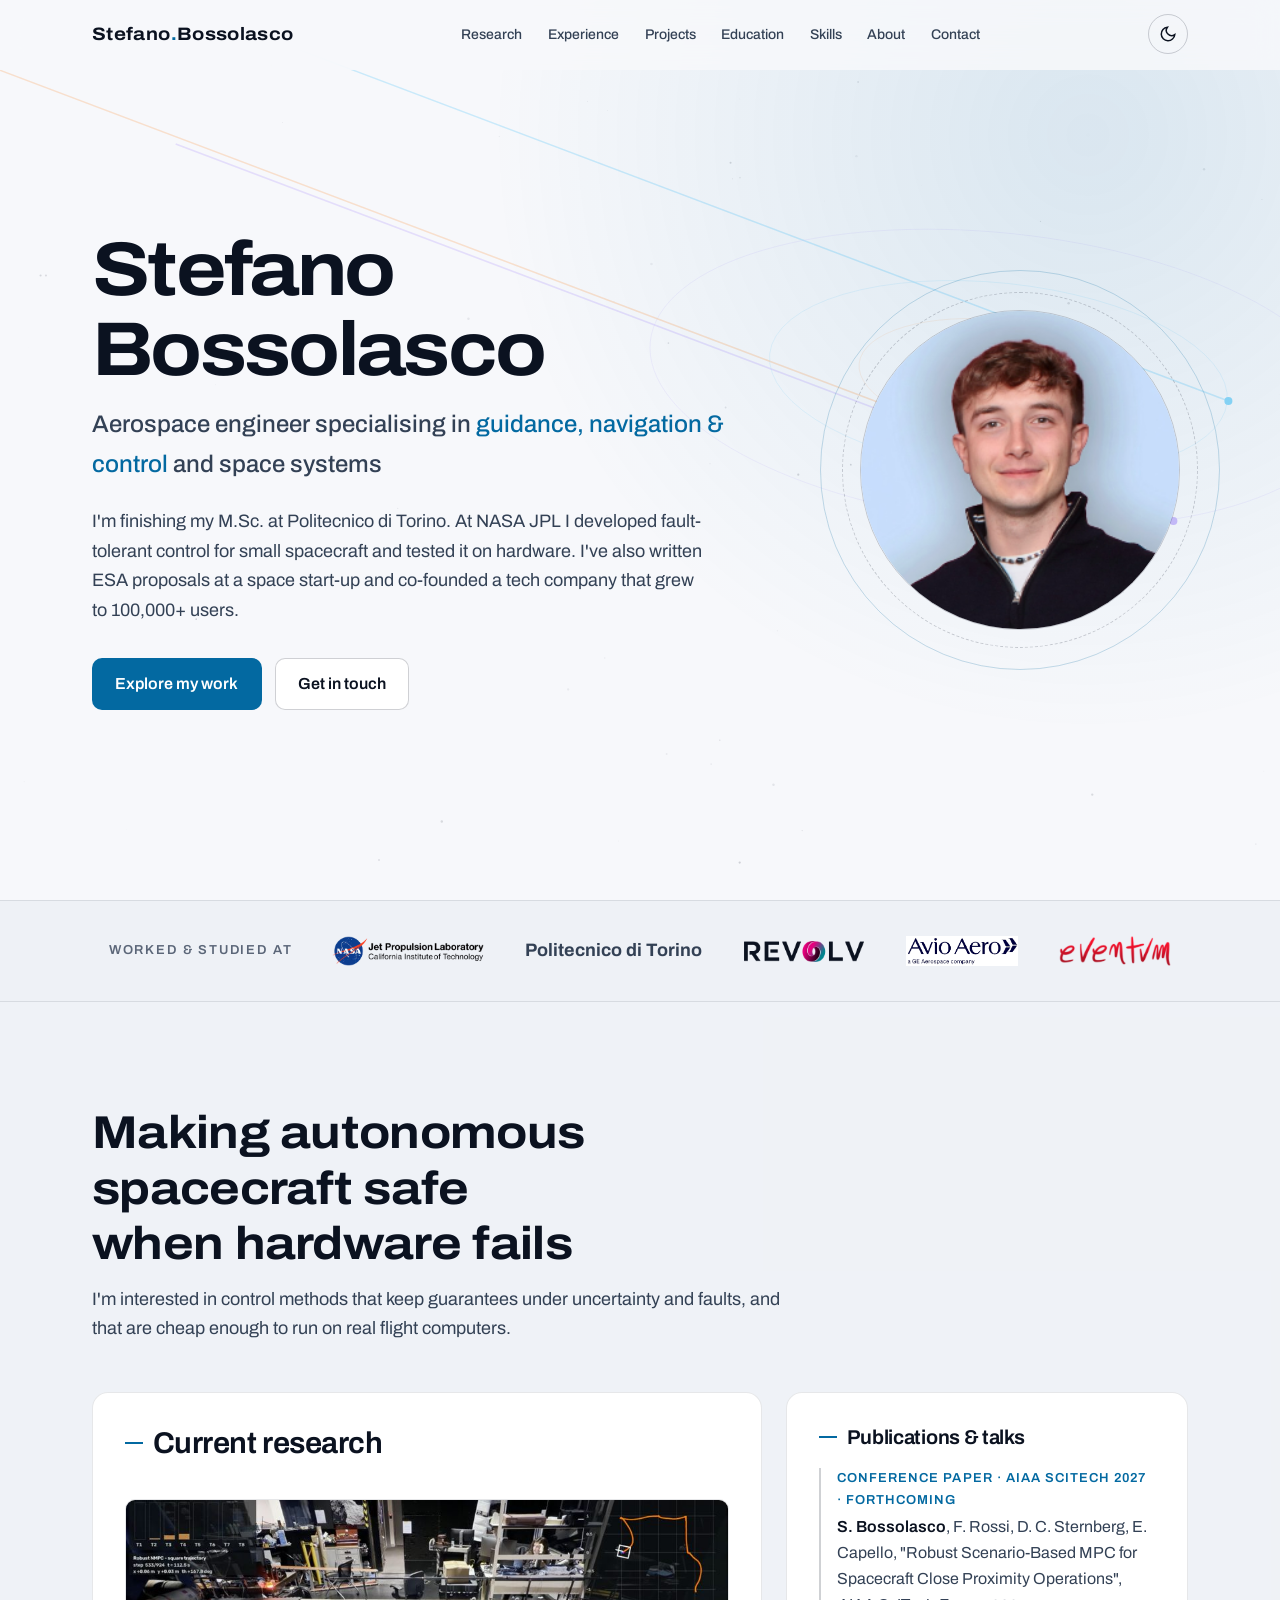
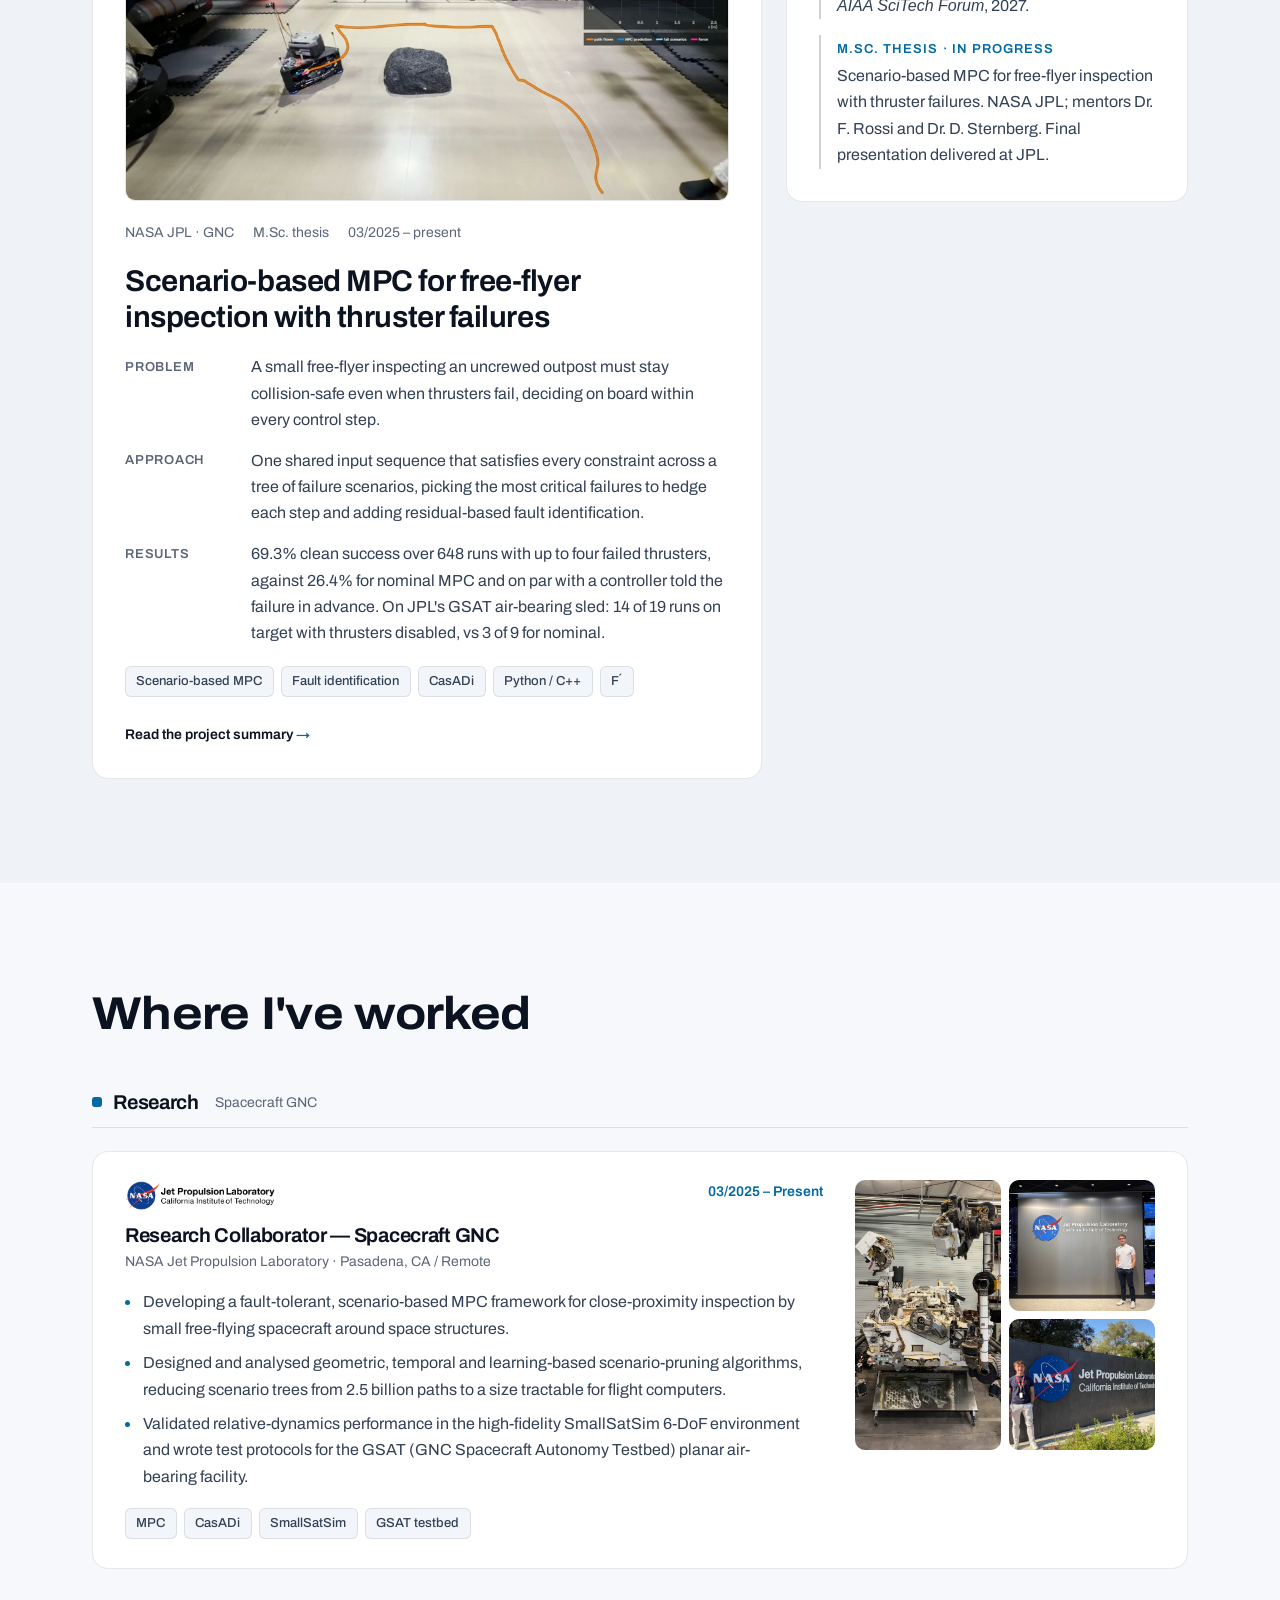
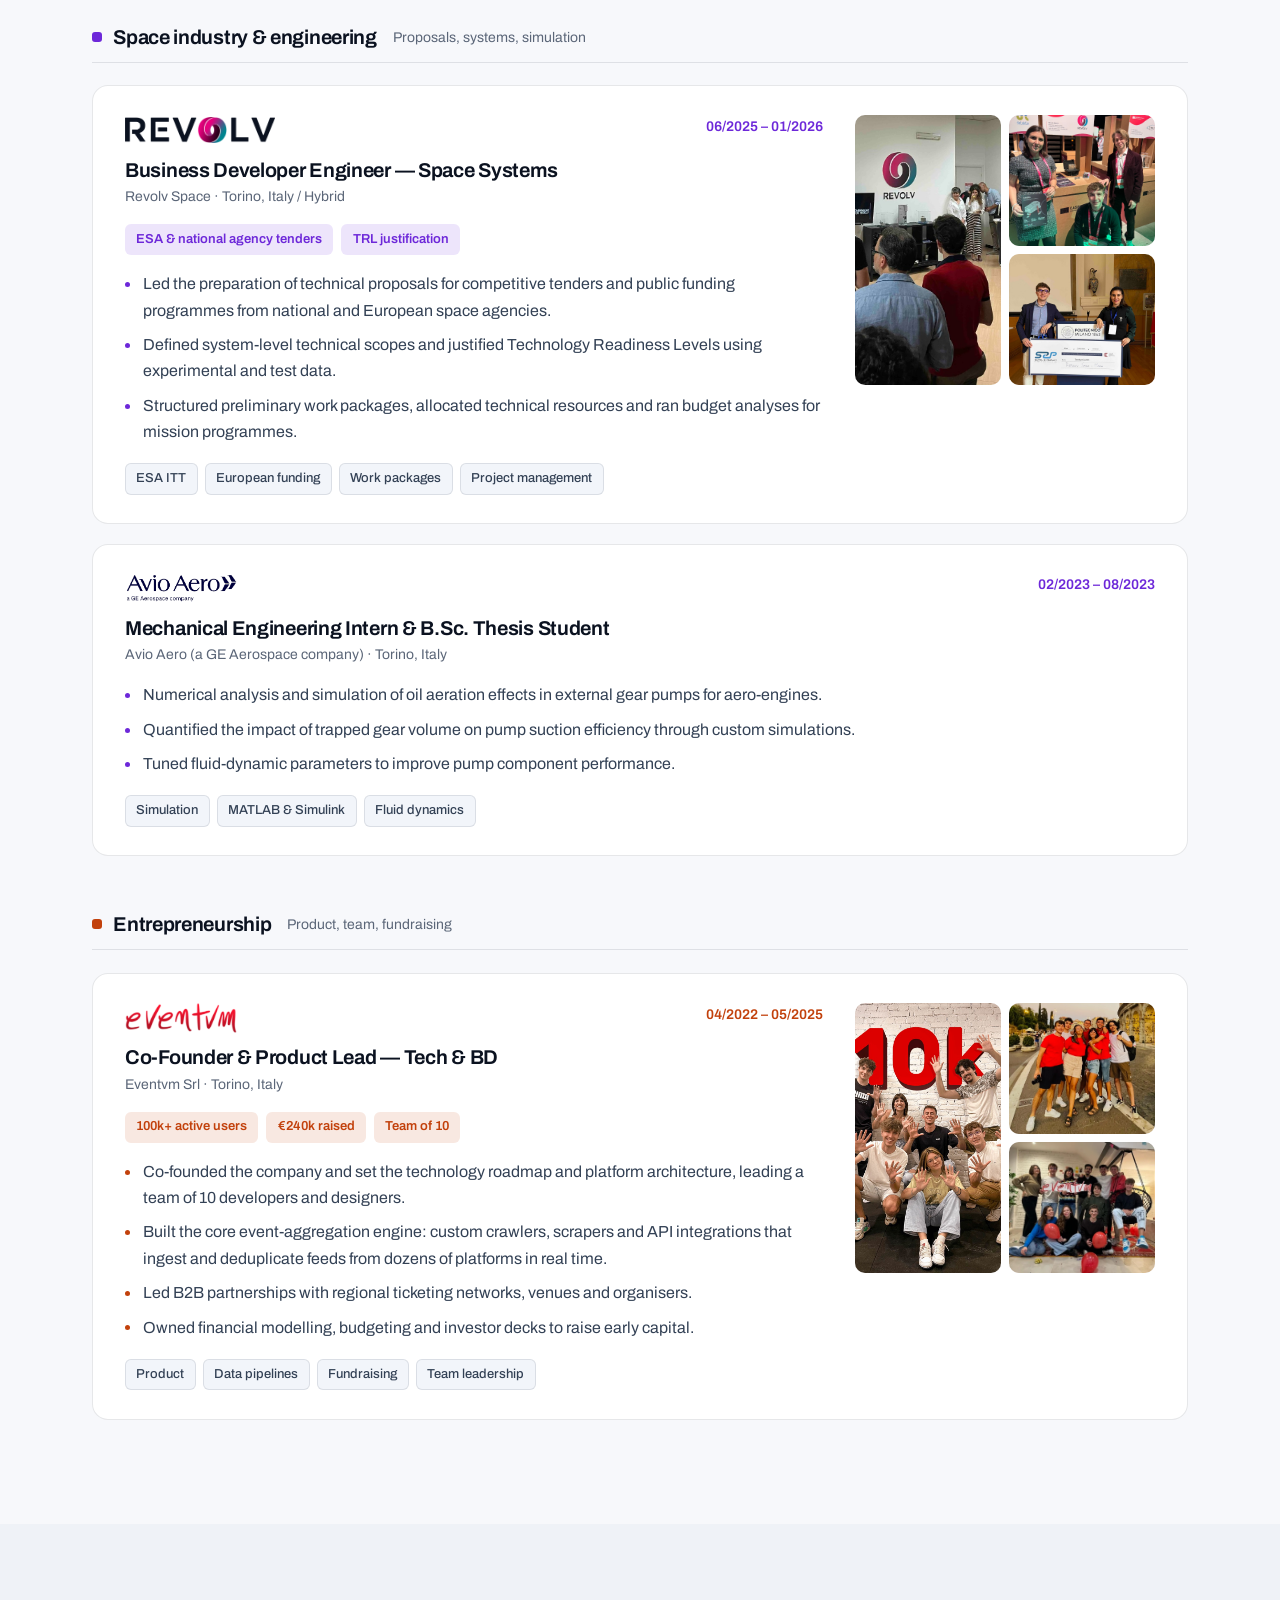
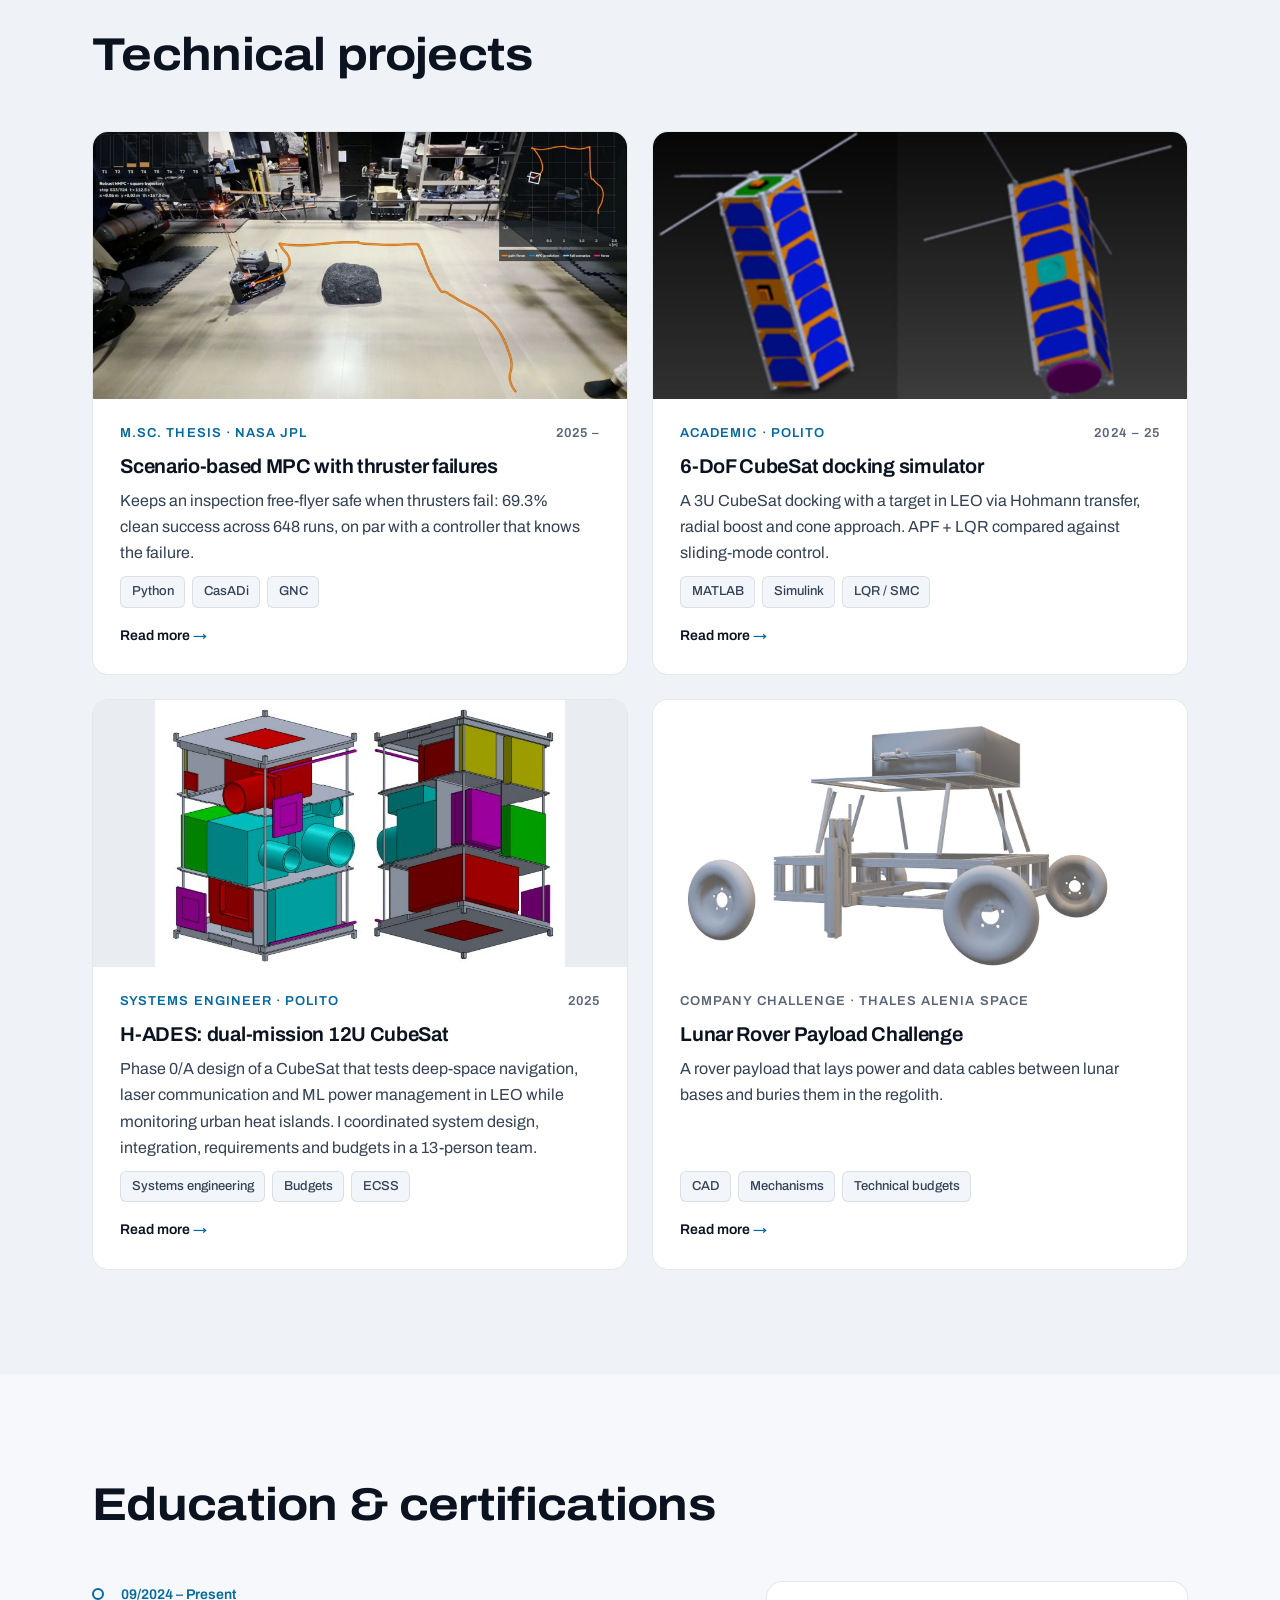
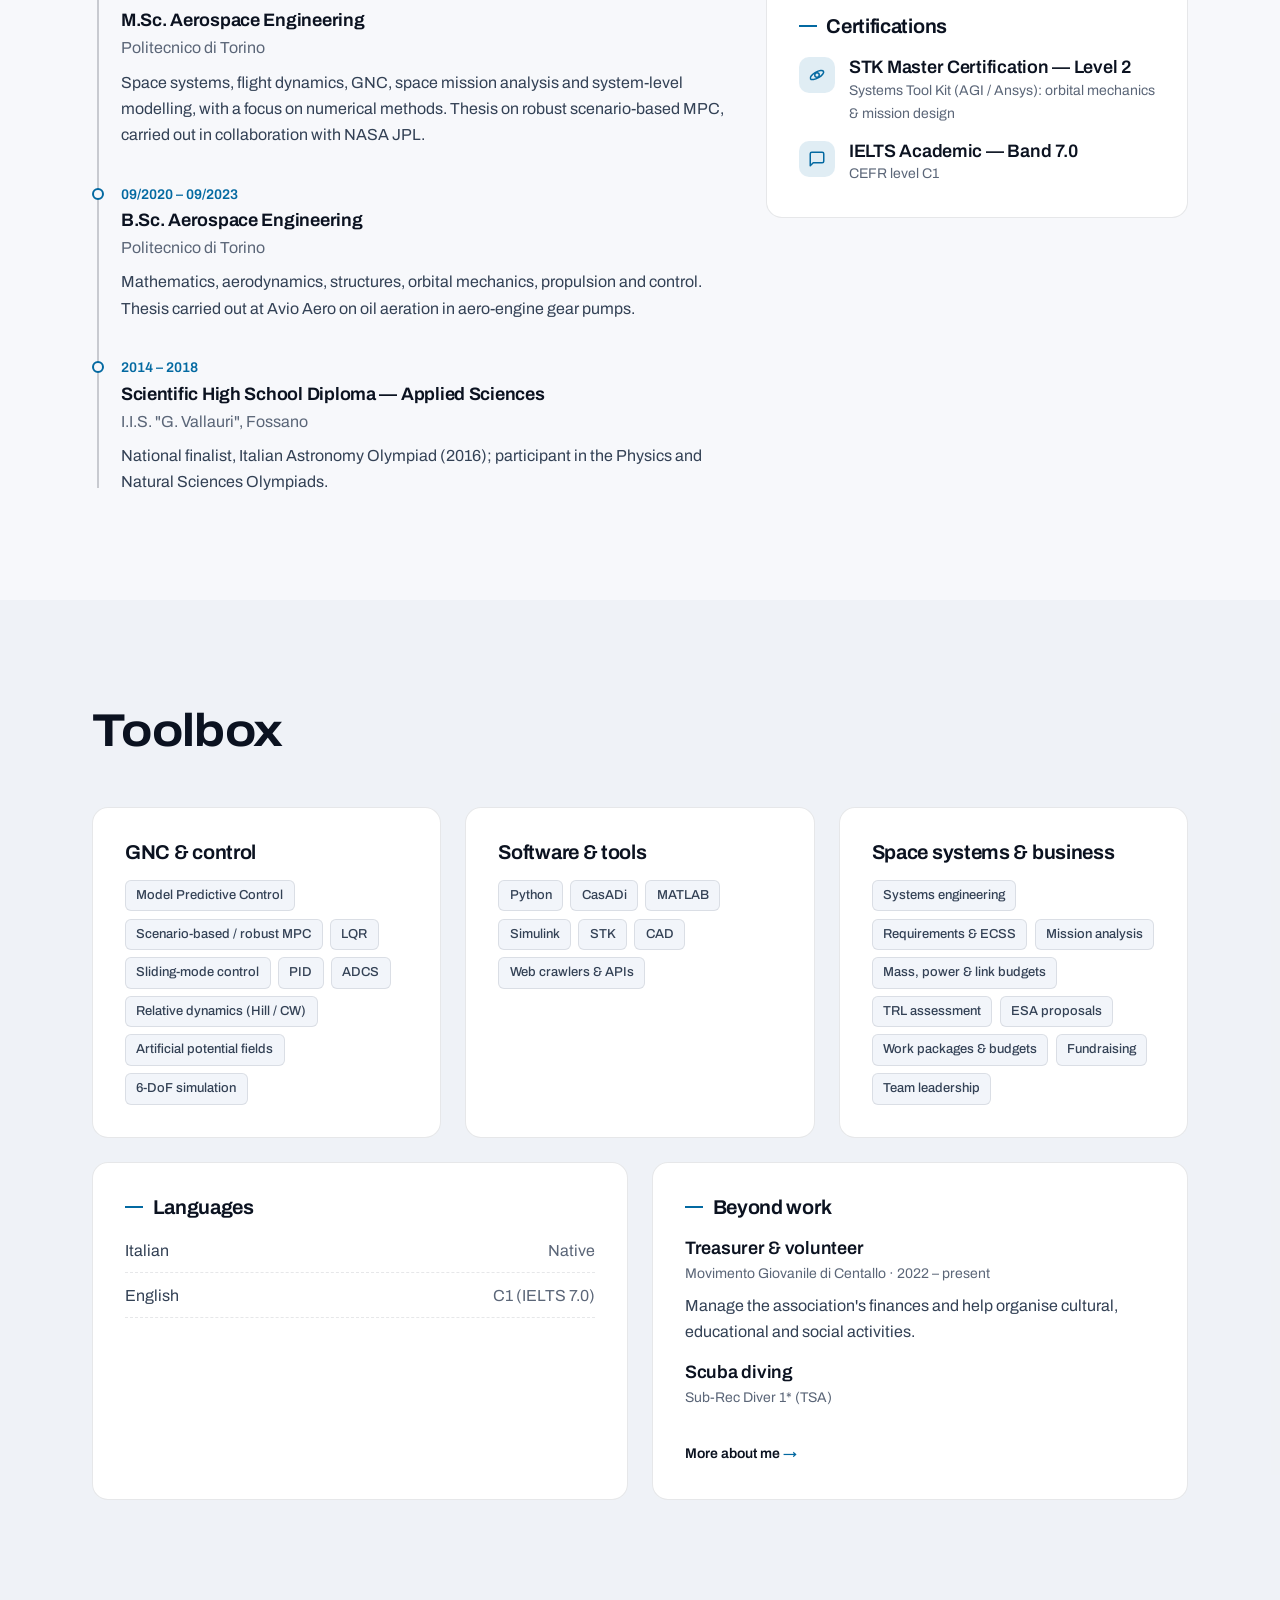
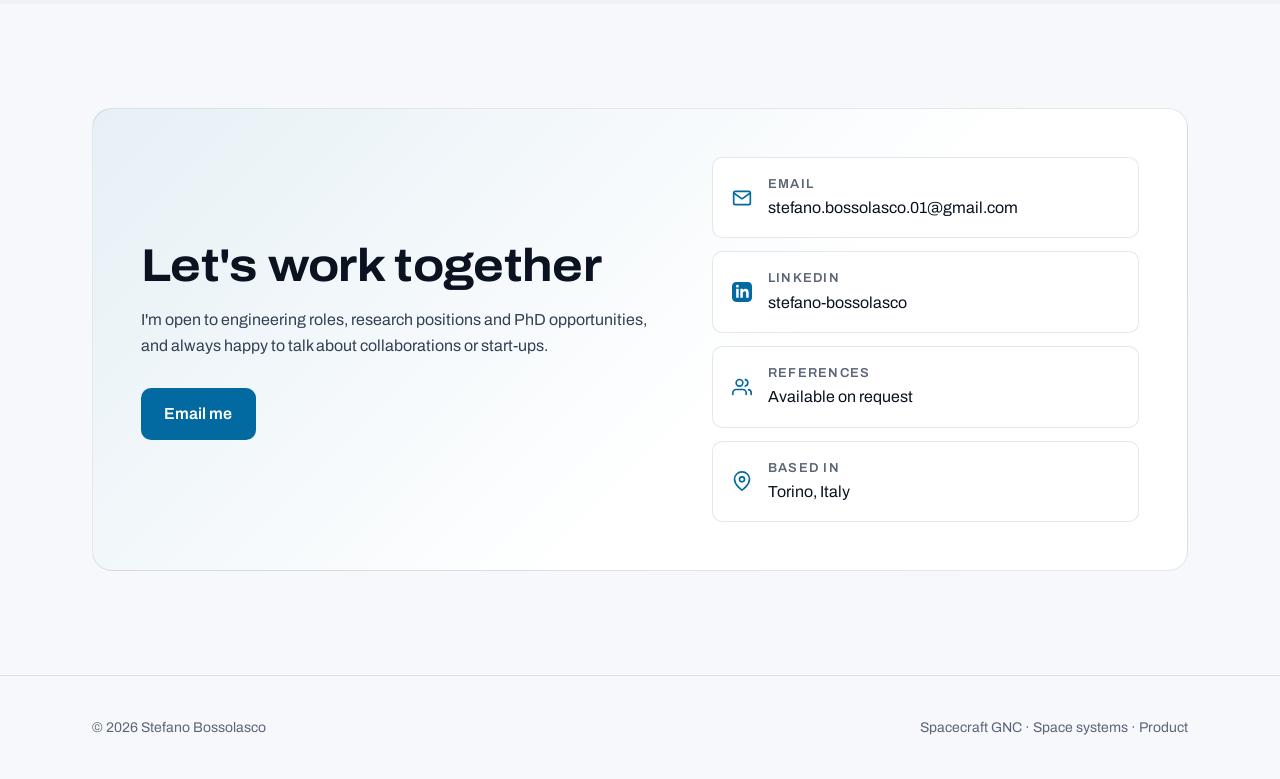
==== commit 384f8cdd: "Broaden home copy, add SciTech paper, drop research interests - Make the contact line field-neutral " ====
--- a/index.html
+++ b/index.html
@@ -22,7 +22,7 @@
     <link rel="preconnect" href="https://fonts.googleapis.com">
     <link rel="preconnect" href="https://fonts.gstatic.com" crossorigin>
     <link href="https://fonts.googleapis.com/css2?family=Archivo:wdth,wght@100..125,400..800&display=swap" rel="stylesheet">
-    <link rel="stylesheet" href="style.css?v=24">
+    <link rel="stylesheet" href="style.css?v=25">
 </head>
 <body>
     <a href="#main" class="skip-link">Skip to content</a>
@@ -169,16 +169,6 @@
 
                     <div class="side-stack">
                         <div class="card reveal">
-                            <h3 class="card-title">Research interests</h3>
-                            <ol class="interest-list">
-                                <li><span class="interest-num">01</span><div><h4>Robust &amp; fault-tolerant control</h4><p>Scenario-based and stochastic MPC with safety guarantees under actuator faults.</p></div></li>
-                                <li><span class="interest-num">02</span><div><h4>Proximity operations</h4><p>Inspection, rendezvous and servicing around large space structures.</p></div></li>
-                                <li><span class="interest-num">03</span><div><h4>Onboard autonomy</h4><p>Computationally tractable optimisation for resource-limited flight hardware.</p></div></li>
-                                <li><span class="interest-num">04</span><div><h4>Rendezvous, docking &amp; ADCS</h4><p>Relative-motion guidance and attitude control for small satellites, from simulation to validation.</p></div></li>
-                            </ol>
-                        </div>
-
-                        <div class="card reveal">
                             <h3 class="card-title">Publications &amp; talks</h3>
                             <ul class="pub-list">
                                 <!--
@@ -186,7 +176,8 @@
                                   <li><span class="pub-status">Conference · 2026</span><br>
                                       <strong>S. Bossolasco</strong>, A. Author, "Title of the paper", <em>Venue</em>, 2026. <a href="...">[PDF]</a></li>
                                 -->
-                                <li><span class="pub-status">M.Sc. thesis · in progress</span><br>Scenario-based MPC for free-flyer inspection with thruster failures. NASA JPL; mentors Dr. F. Rossi and Dr. D. Sternsberg. Final presentation delivered at JPL.</li>
+                                <li><span class="pub-status">Conference paper · AIAA SciTech 2027 · forthcoming</span><br><strong>S. Bossolasco</strong>, F. Rossi, D. C. Sternberg, E. Capello, "Robust Scenario-Based MPC for Spacecraft Close Proximity Operations", <em>AIAA SciTech Forum</em>, 2027.</li>
+                                <li><span class="pub-status">M.Sc. thesis · in progress</span><br>Scenario-based MPC for free-flyer inspection with thruster failures. NASA JPL; mentors Dr. F. Rossi and Dr. D. Sternberg. Final presentation delivered at JPL.</li>
                             </ul>
                         </div>
                     </div>
@@ -464,7 +455,7 @@
                 <div class="contact-card reveal">
                     <div>
                         <h2>Let's work together</h2>
-                        <p>I'm open to engineering roles and PhD positions in GNC, space systems and autonomy, and always happy to talk about collaborations or start-ups.</p>
+                        <p>I'm open to engineering roles, research positions and PhD opportunities, and always happy to talk about collaborations or start-ups.</p>
                         <div class="hero-actions">
                             <a href="mailto:stefano.bossolasco.01@gmail.com" class="btn btn-primary">Email me</a>
                             <a href="assets/CV_Stefano_Bossolasco.pdf" class="btn btn-secondary" data-requires-file target="_blank" rel="noopener">Download CV</a>
--- a/style.css
+++ b/style.css
@@ -338,11 +338,6 @@
 .rq-list li { display: grid; grid-template-columns: 110px 1fr; gap: 1rem; font-size: var(--fs-body); color: var(--text-2); }
 .rq-list li > span:first-child { font-family: var(--font-display); font-weight: 600; font-size: var(--fs-label); letter-spacing: 0.06em; text-transform: uppercase; color: var(--muted); padding-top: 0.15rem; }
 
-.interest-list { display: grid; gap: 1.1rem; }
-.interest-list li { display: grid; grid-template-columns: 28px 1fr; gap: 0.8rem; }
-.interest-num { font-family: var(--font-display); font-weight: 700; color: var(--accent); font-size: var(--fs-small); padding-top: 0.1rem; }
-.interest-list h4 { font-size: var(--fs-lead); font-weight: 600; margin-bottom: 0.2rem; }
-.interest-list p { font-size: var(--fs-small); }
 
 .side-stack { display: grid; gap: 1.5rem; }
 
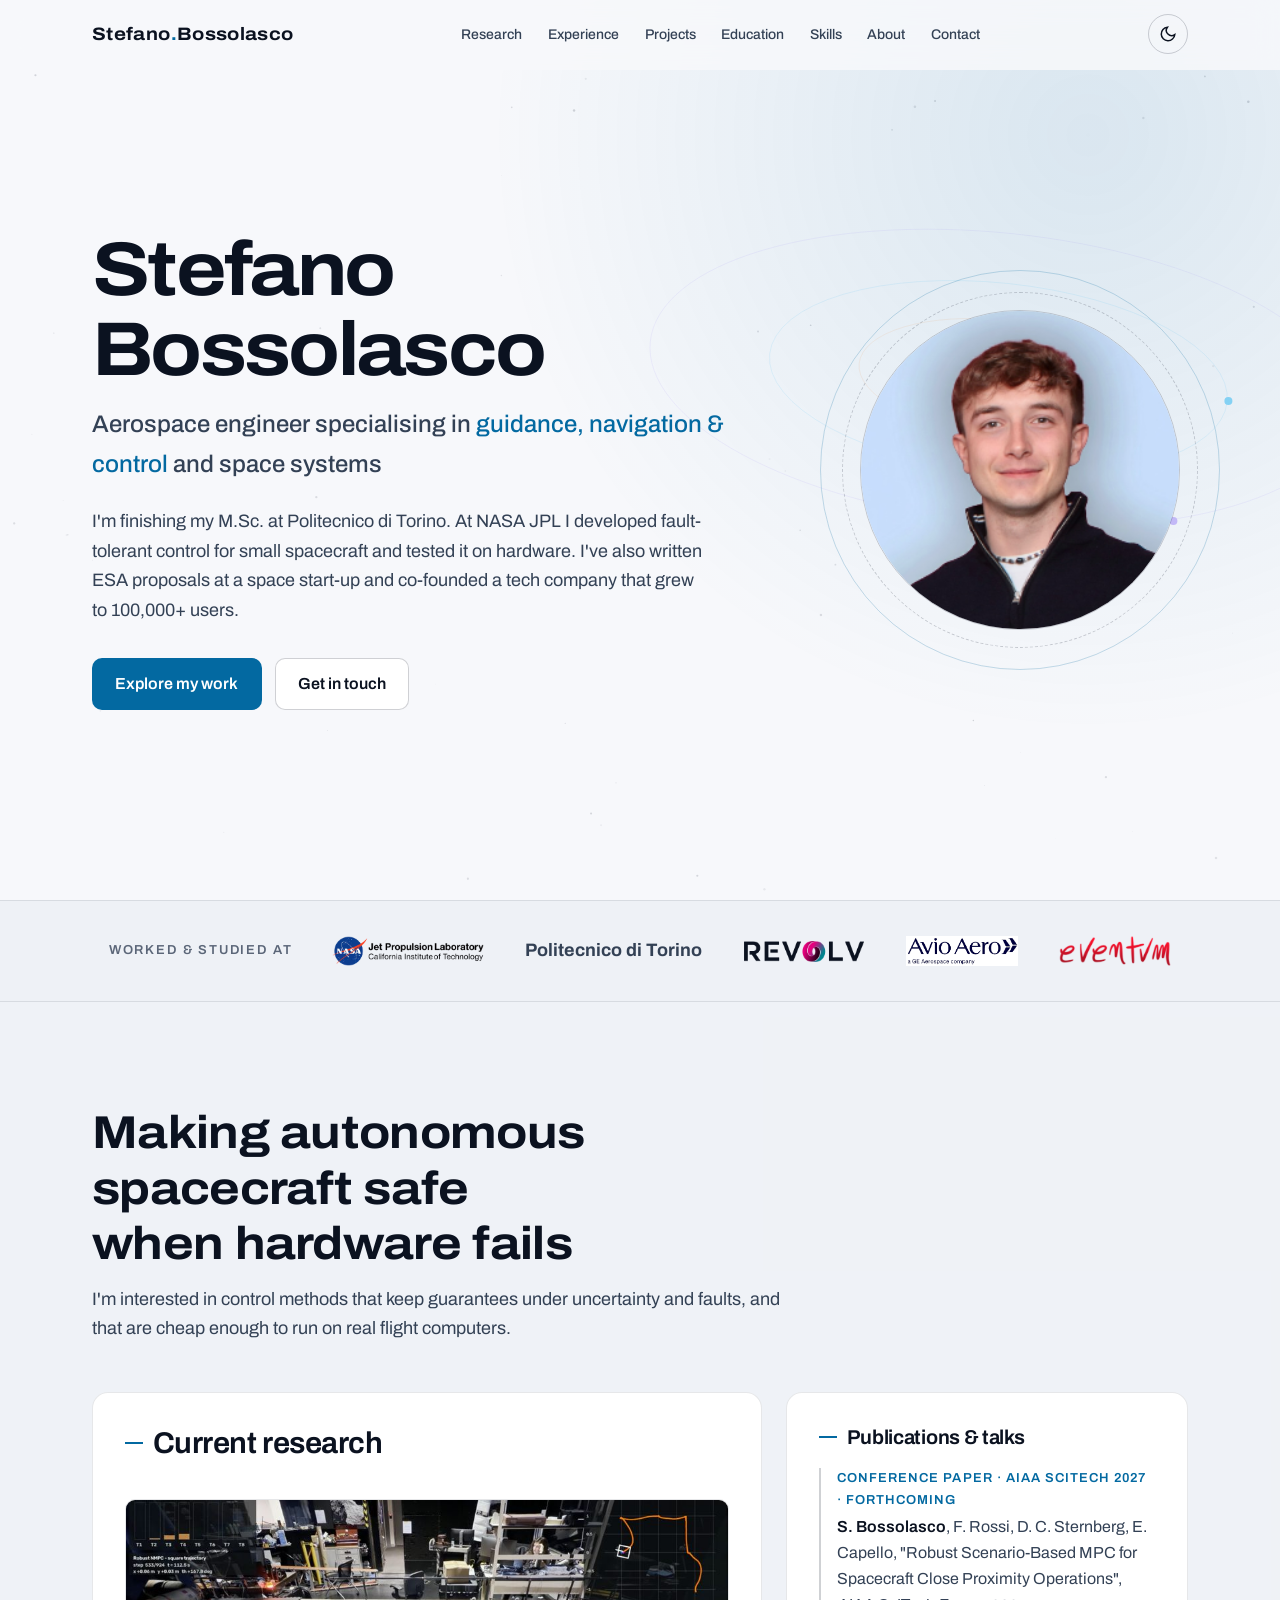
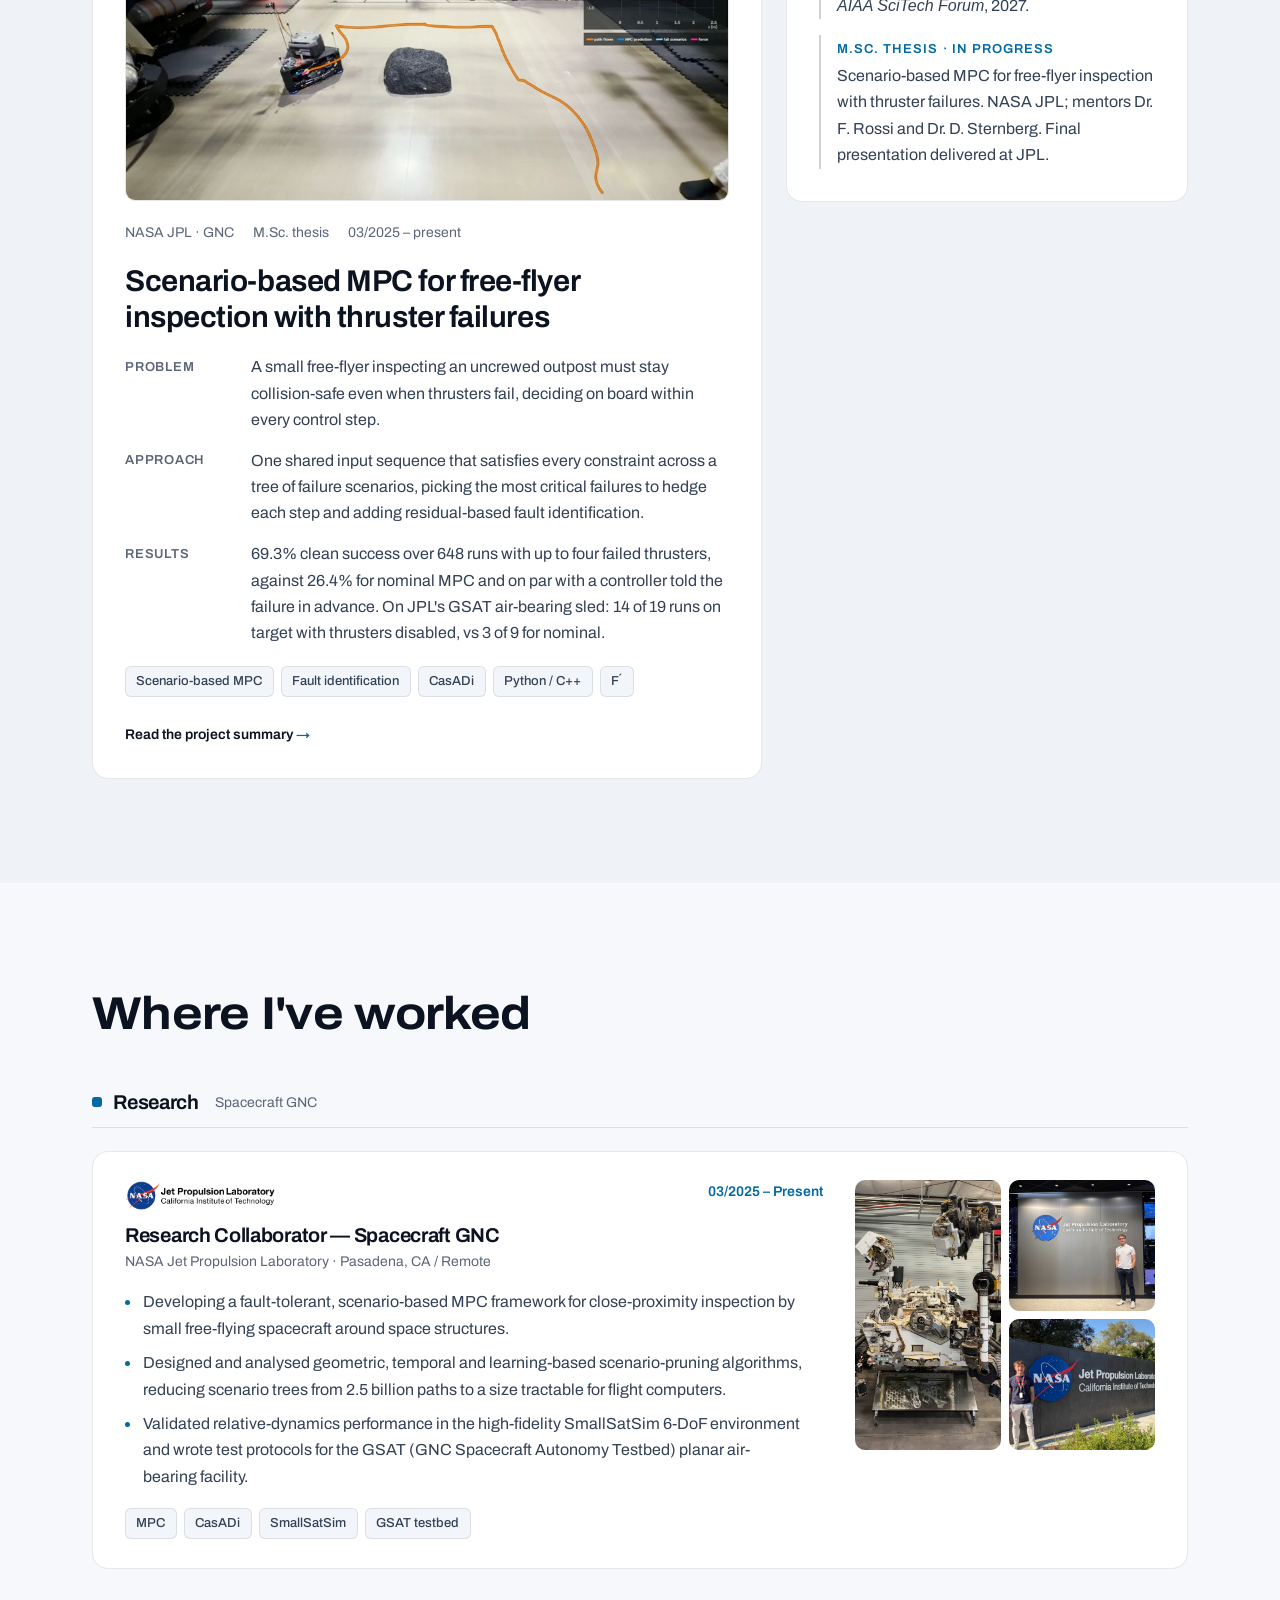
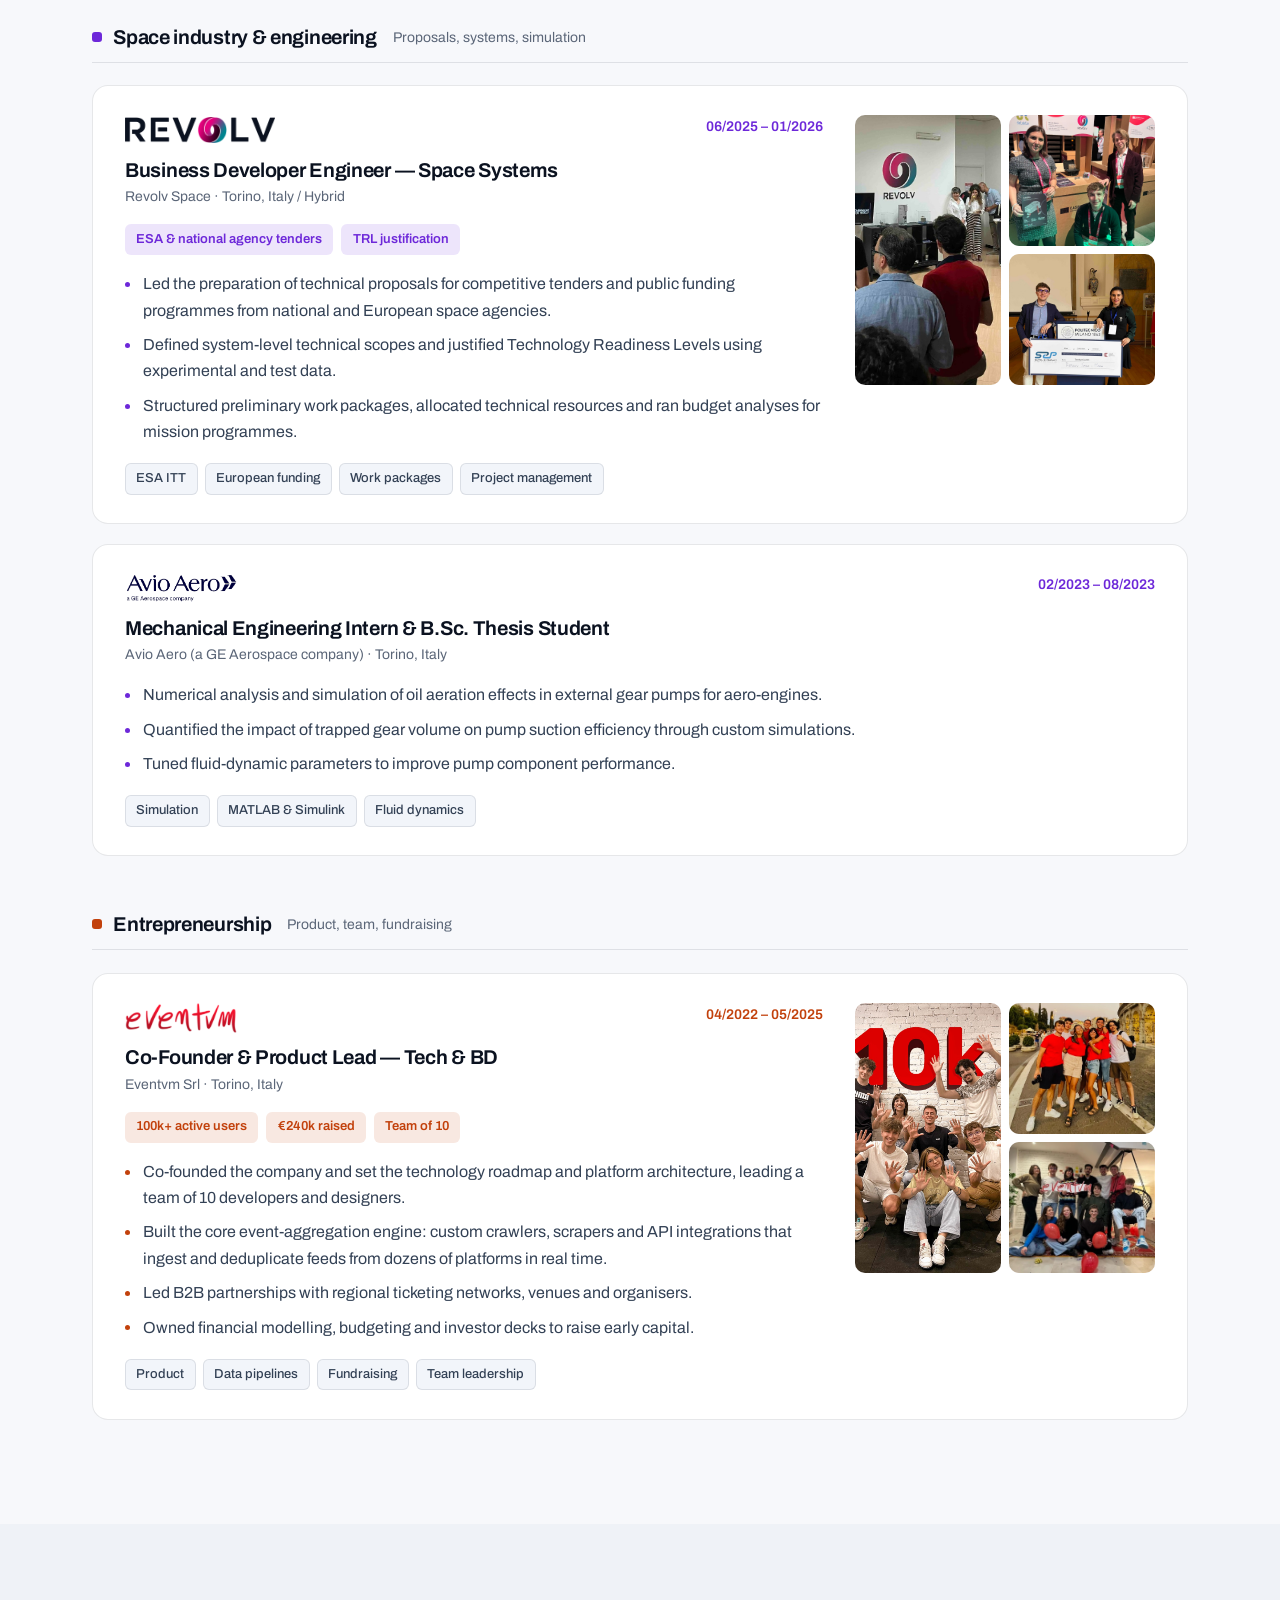
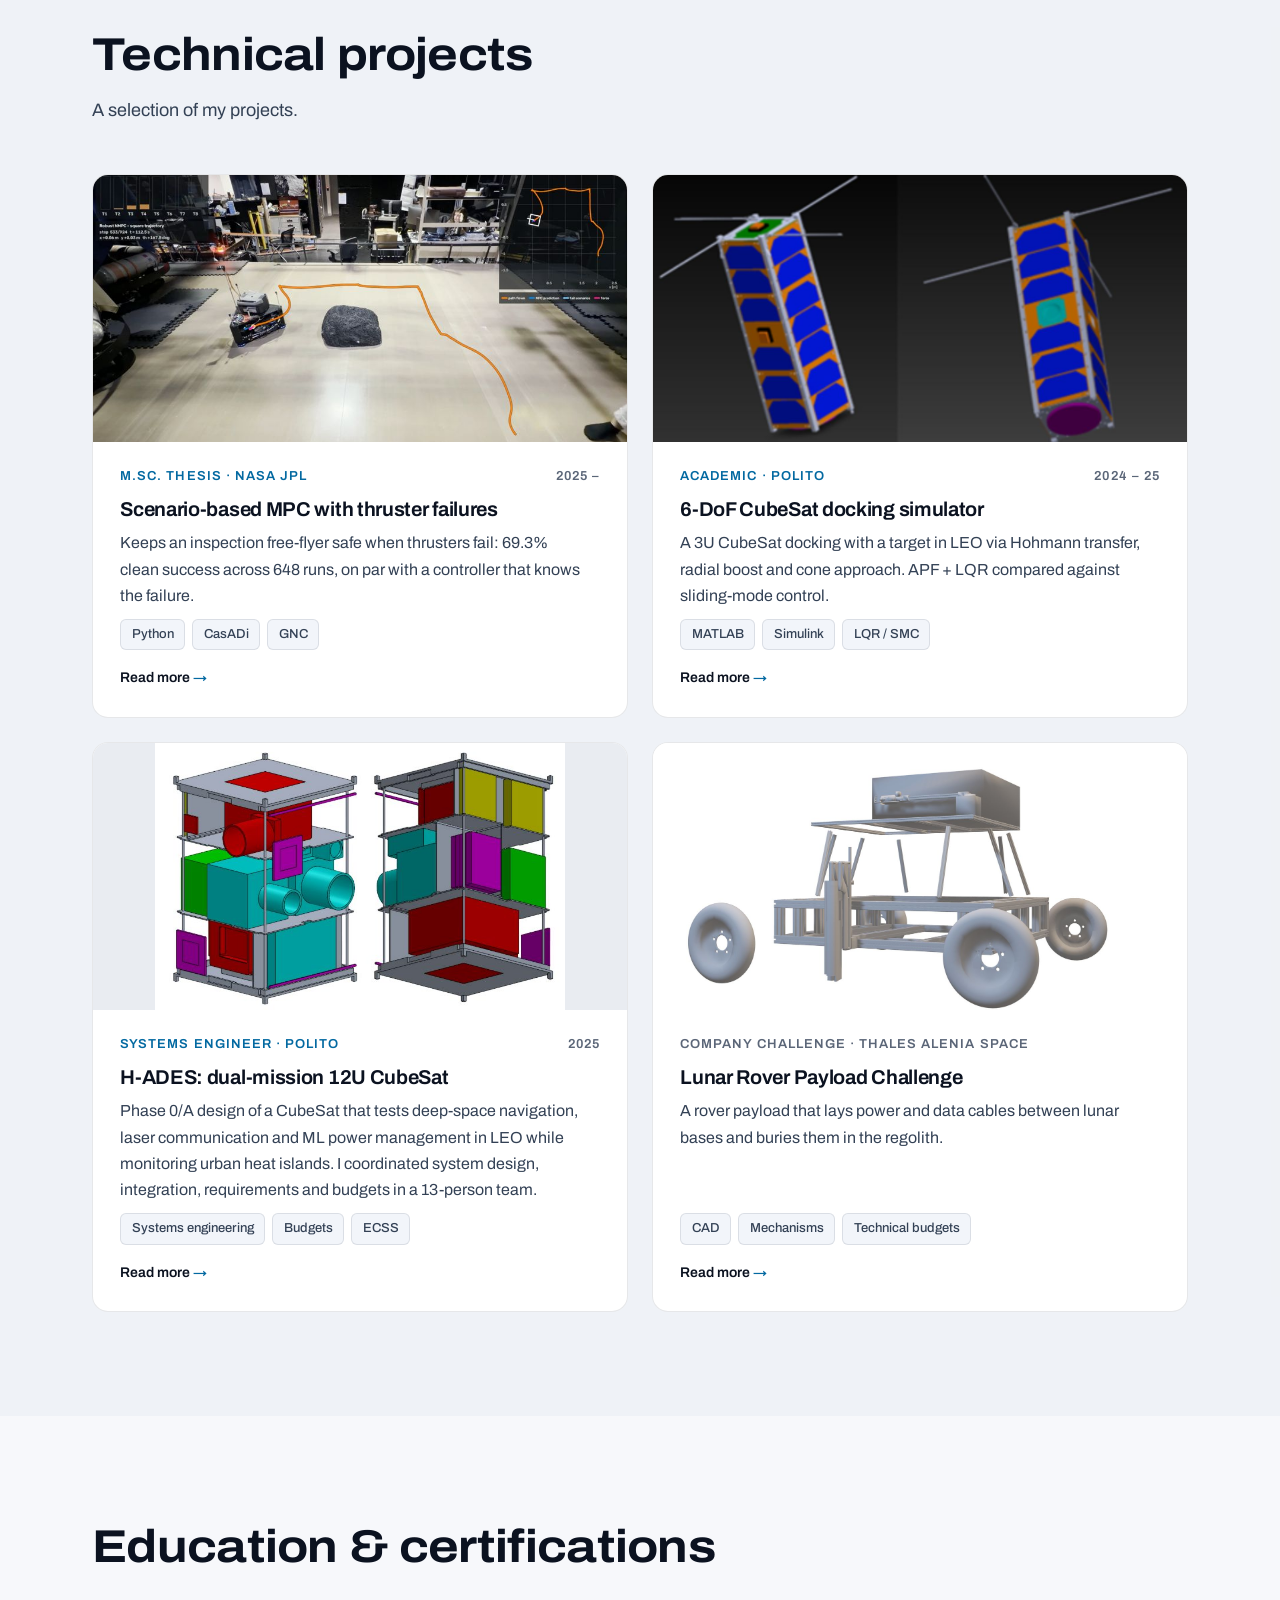
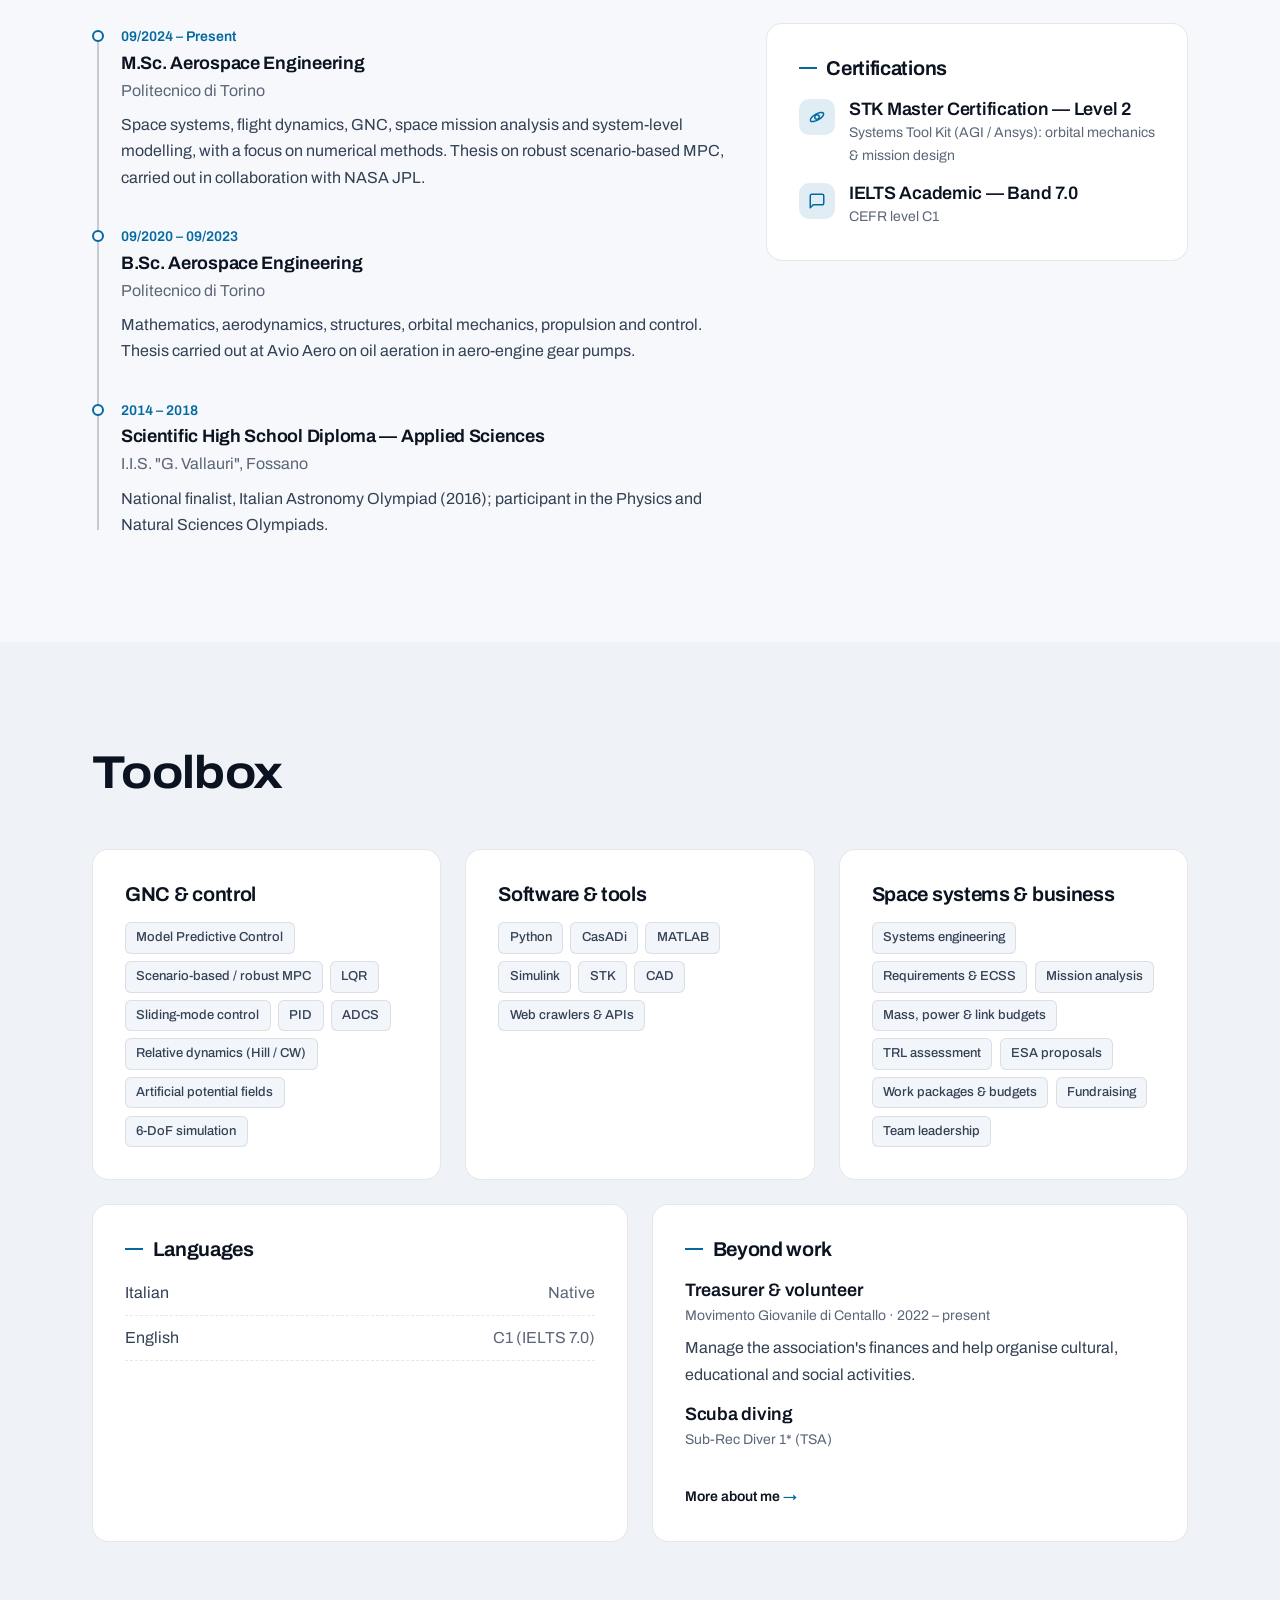
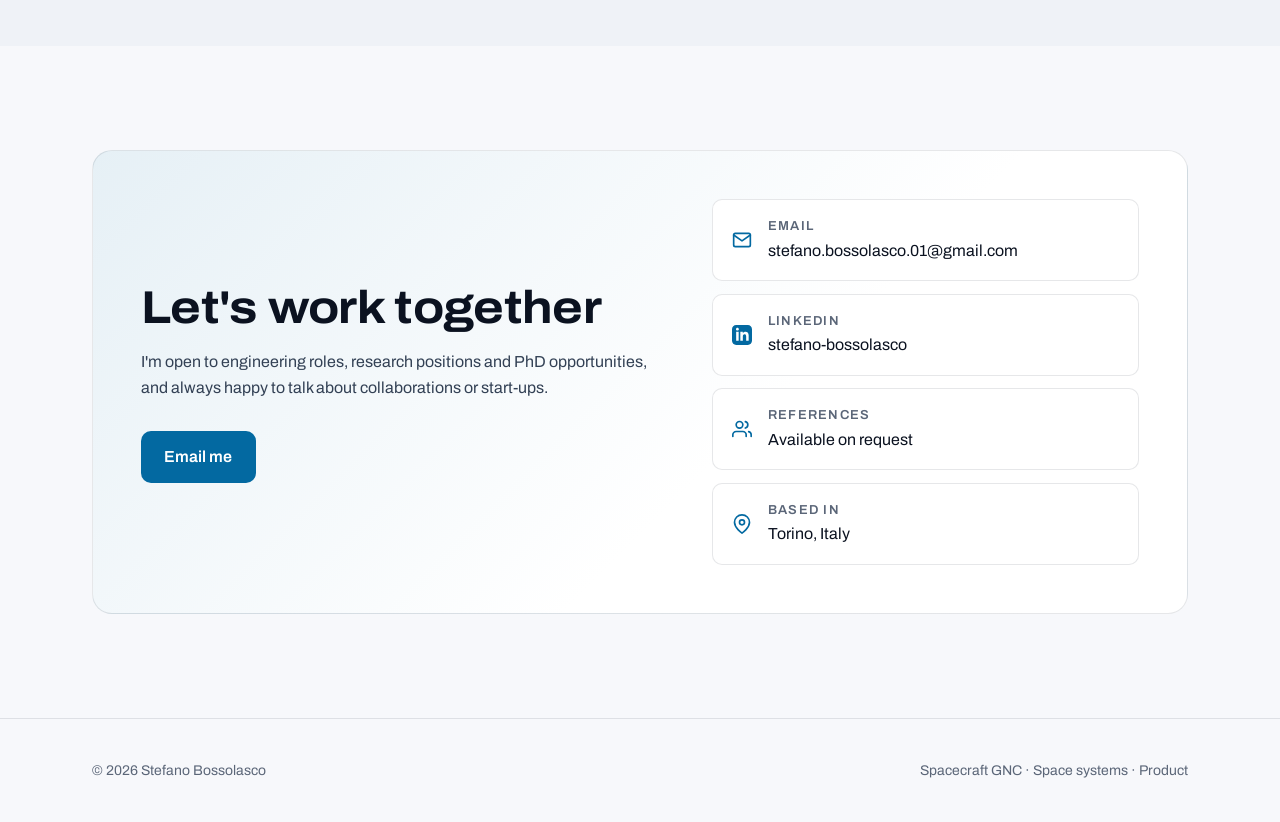
==== commit 40f978bd: "Add intro line to the projects section Co-Authored-By: Claude Opus 5.5 <noreply@anthropic.com>" ====
--- a/index.html
+++ b/index.html
@@ -303,6 +303,7 @@
             <div class="container">
                 <div class="section-header reveal">
                     <h2 class="section-title">Technical projects</h2>
+                    <p class="section-lead">A selection of my projects.</p>
                 </div>
                 <div class="projects-grid">
                     <a href="progetto-mpc.html" class="project-card reveal">
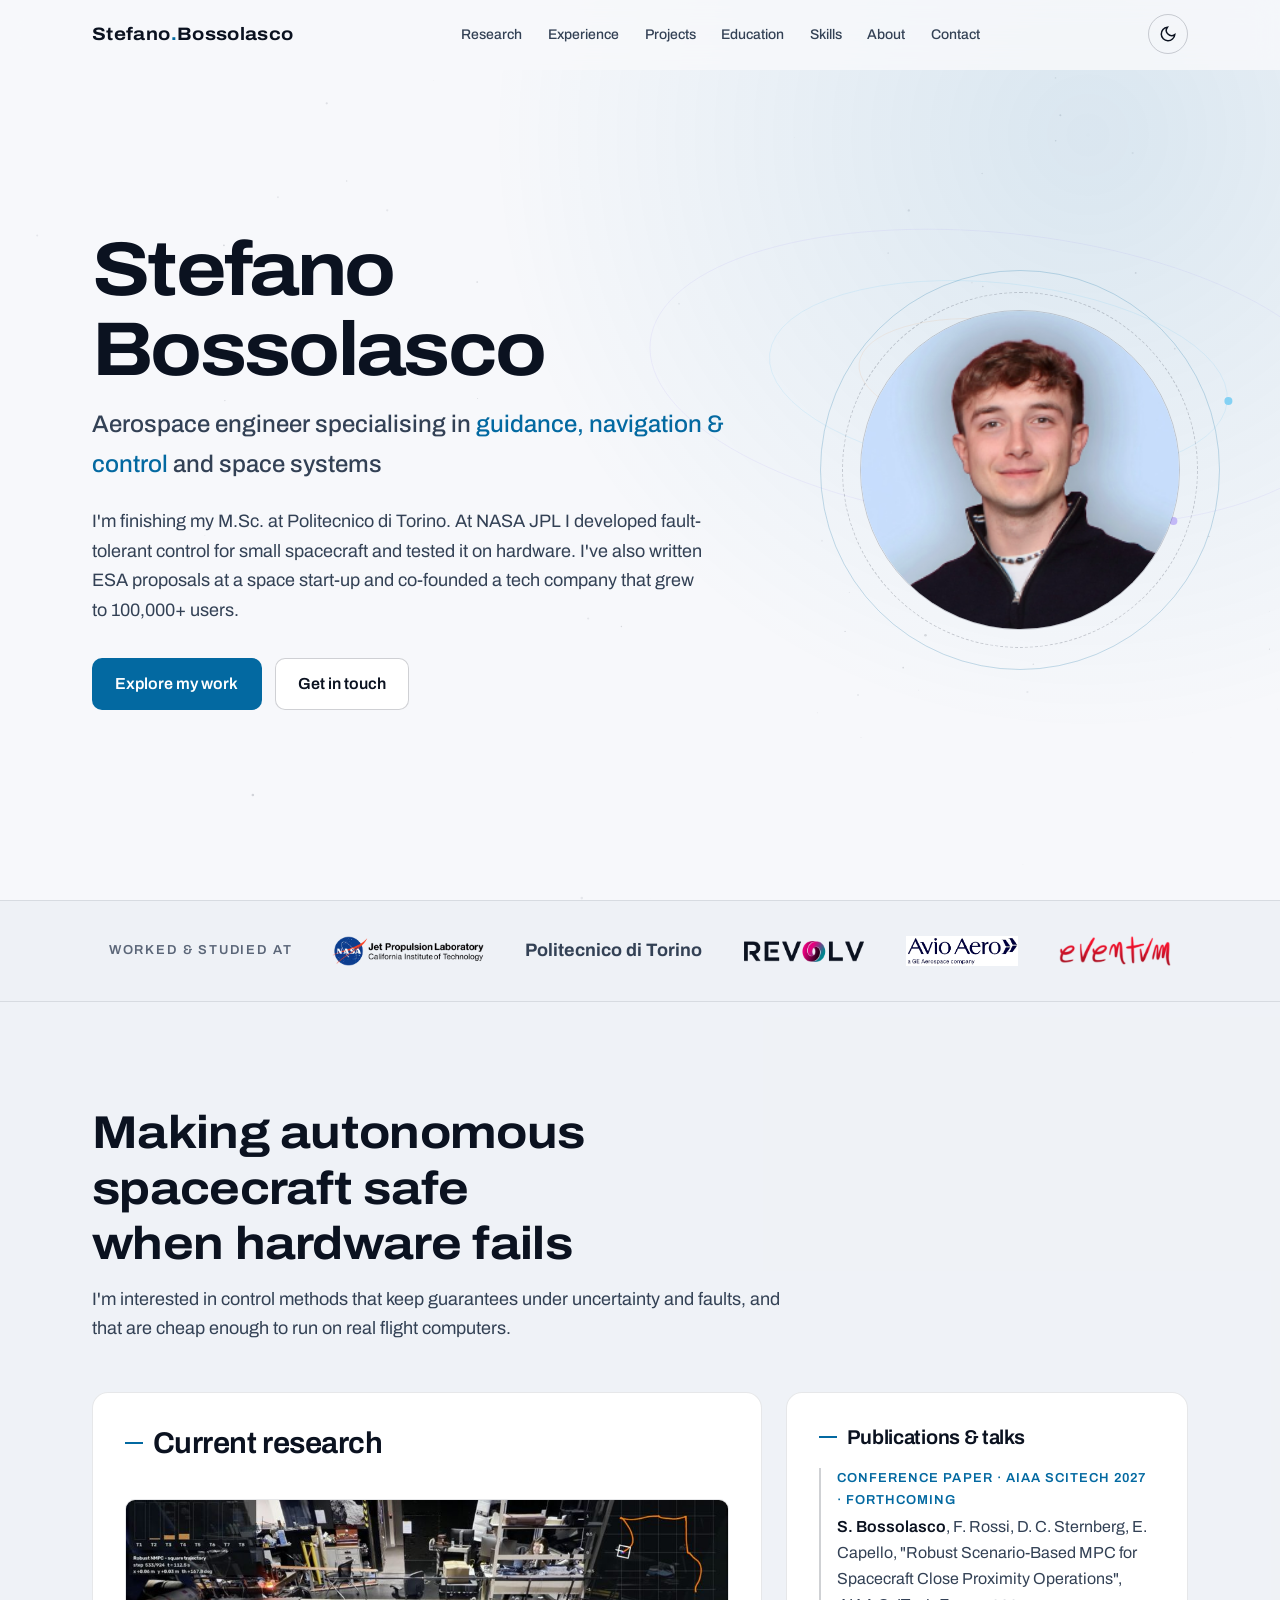
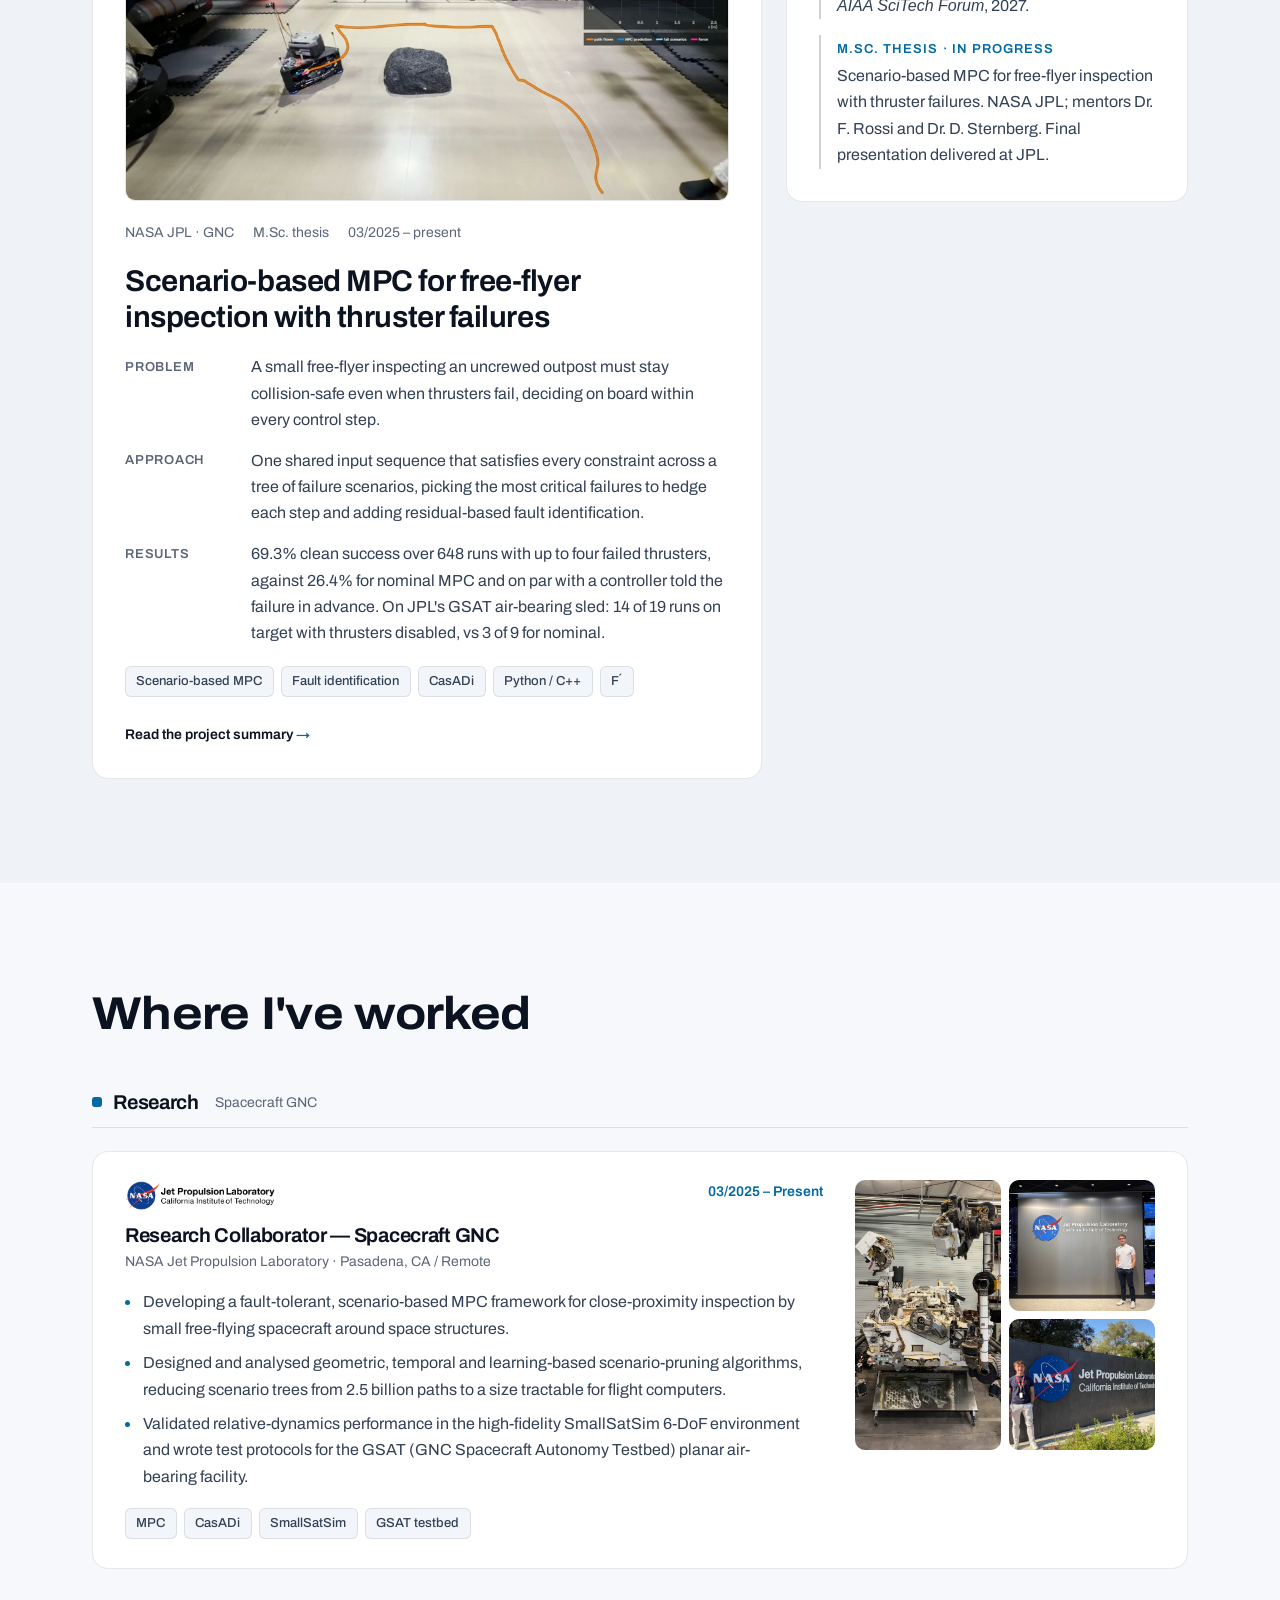
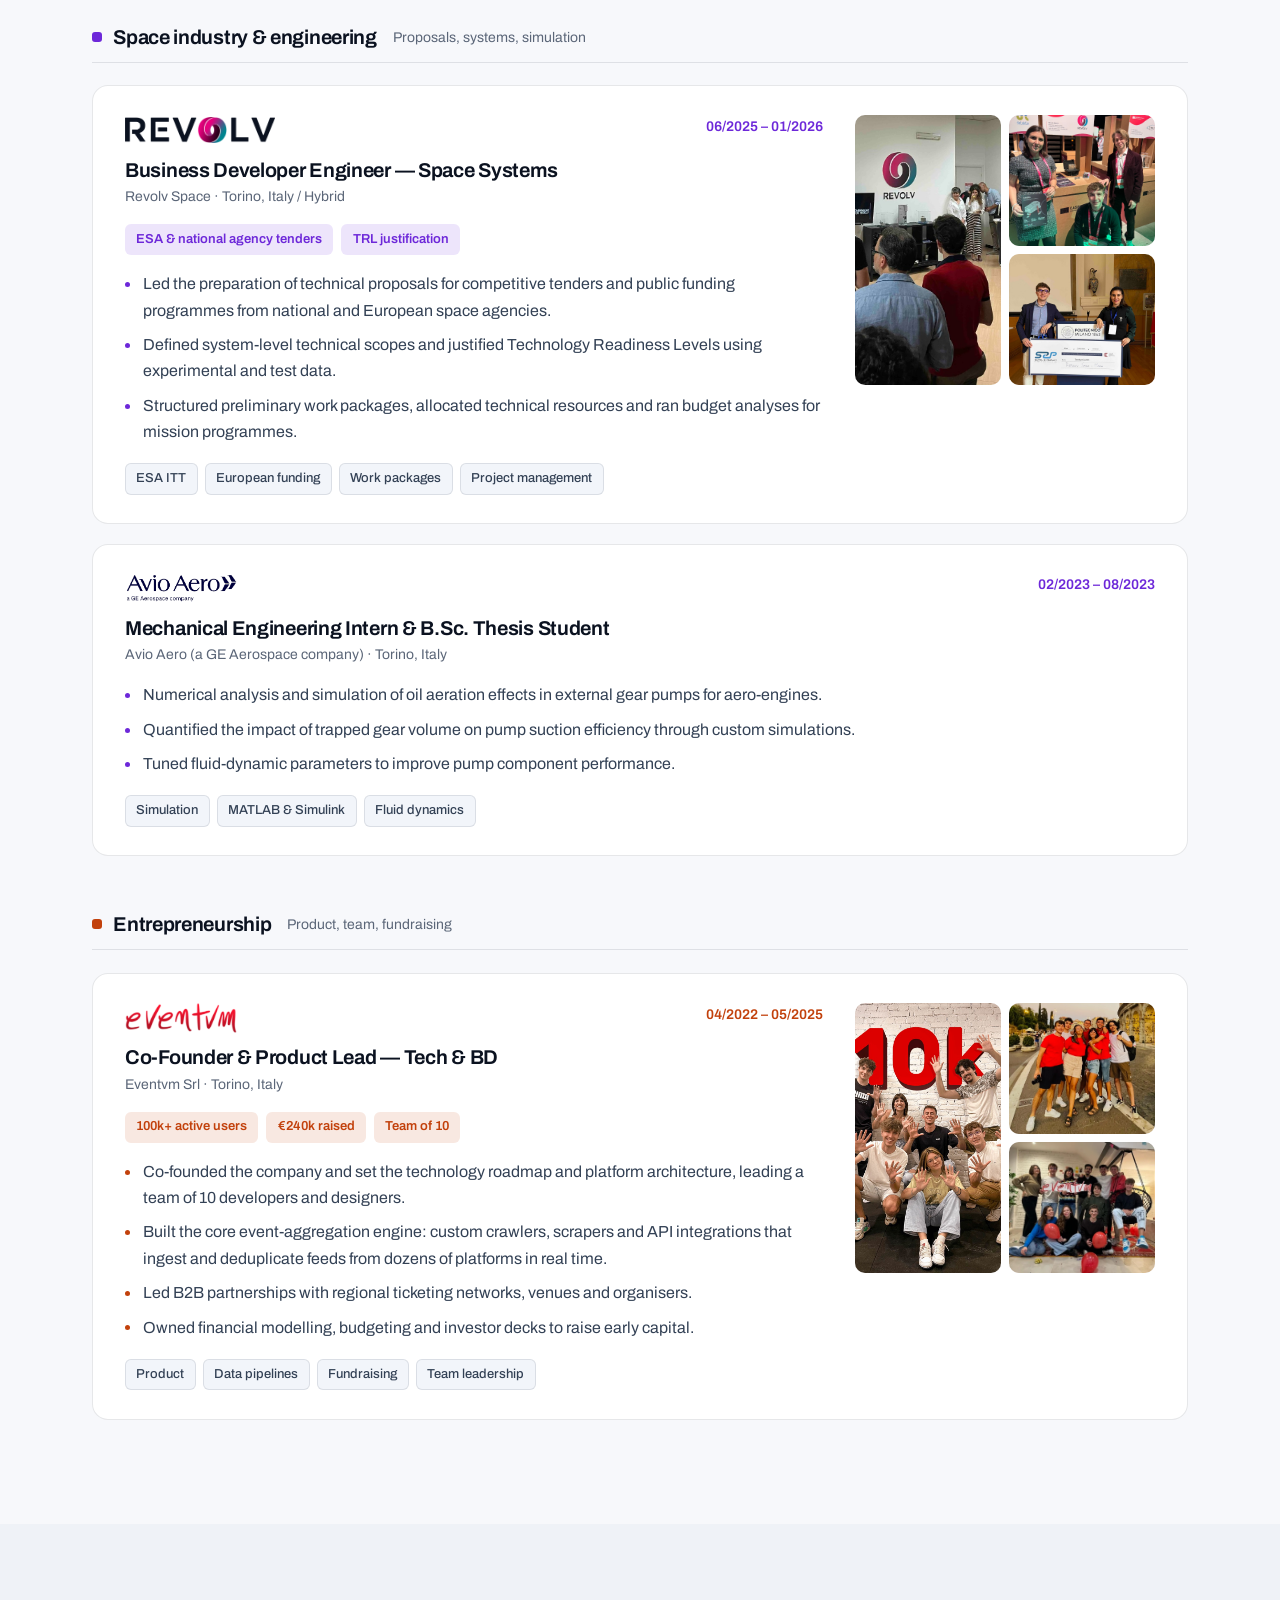
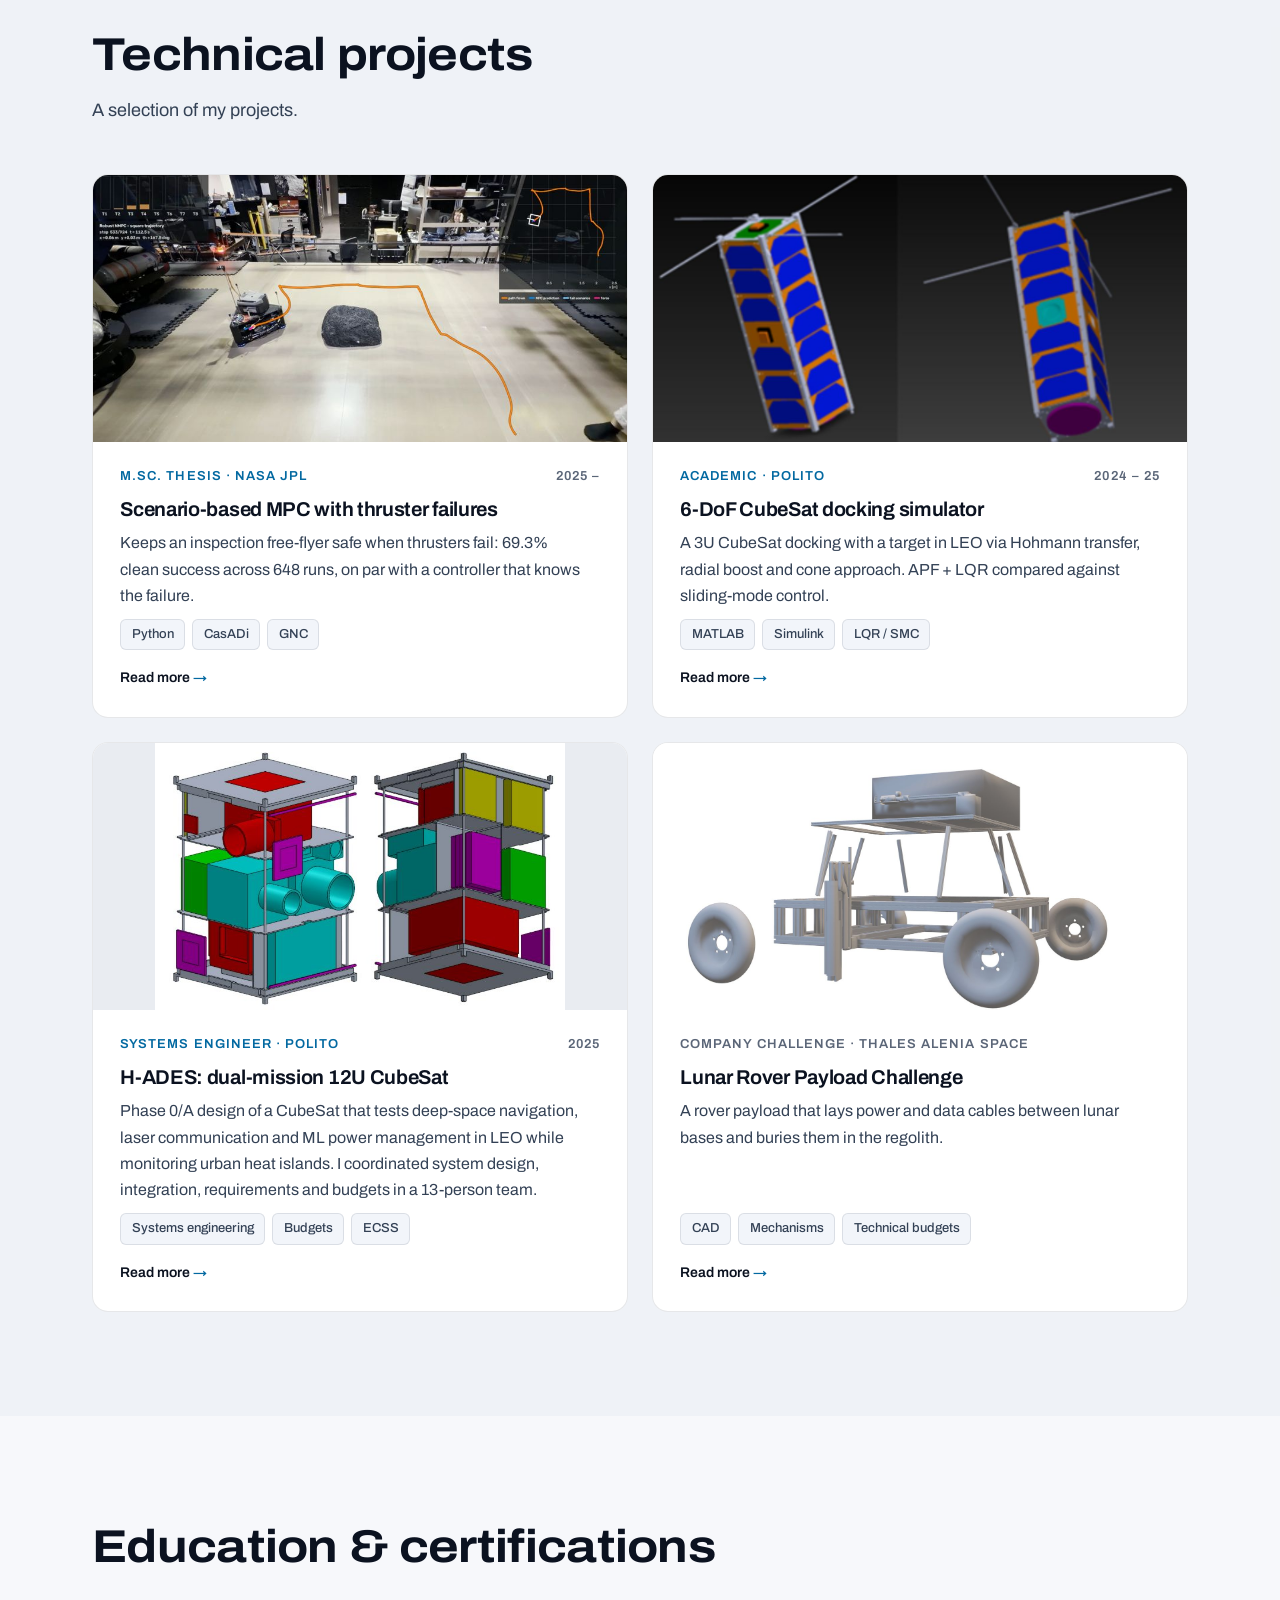
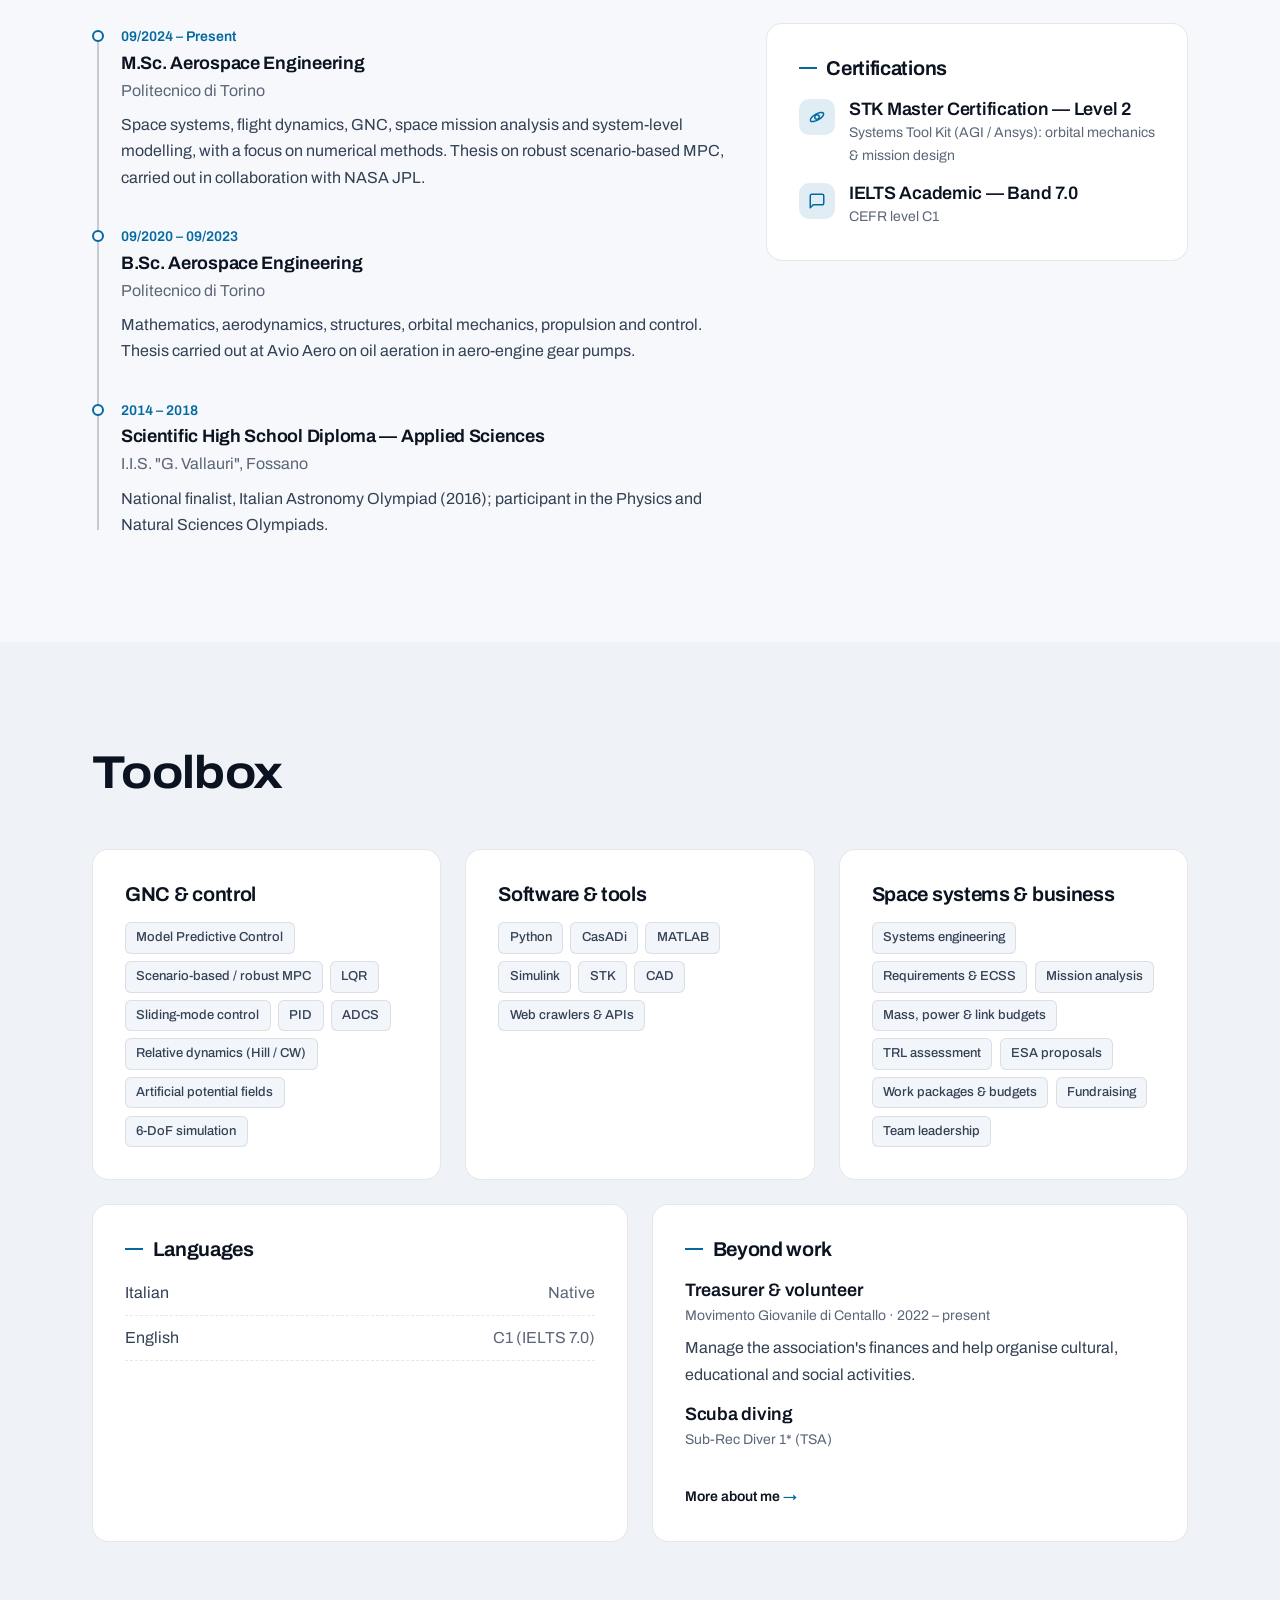
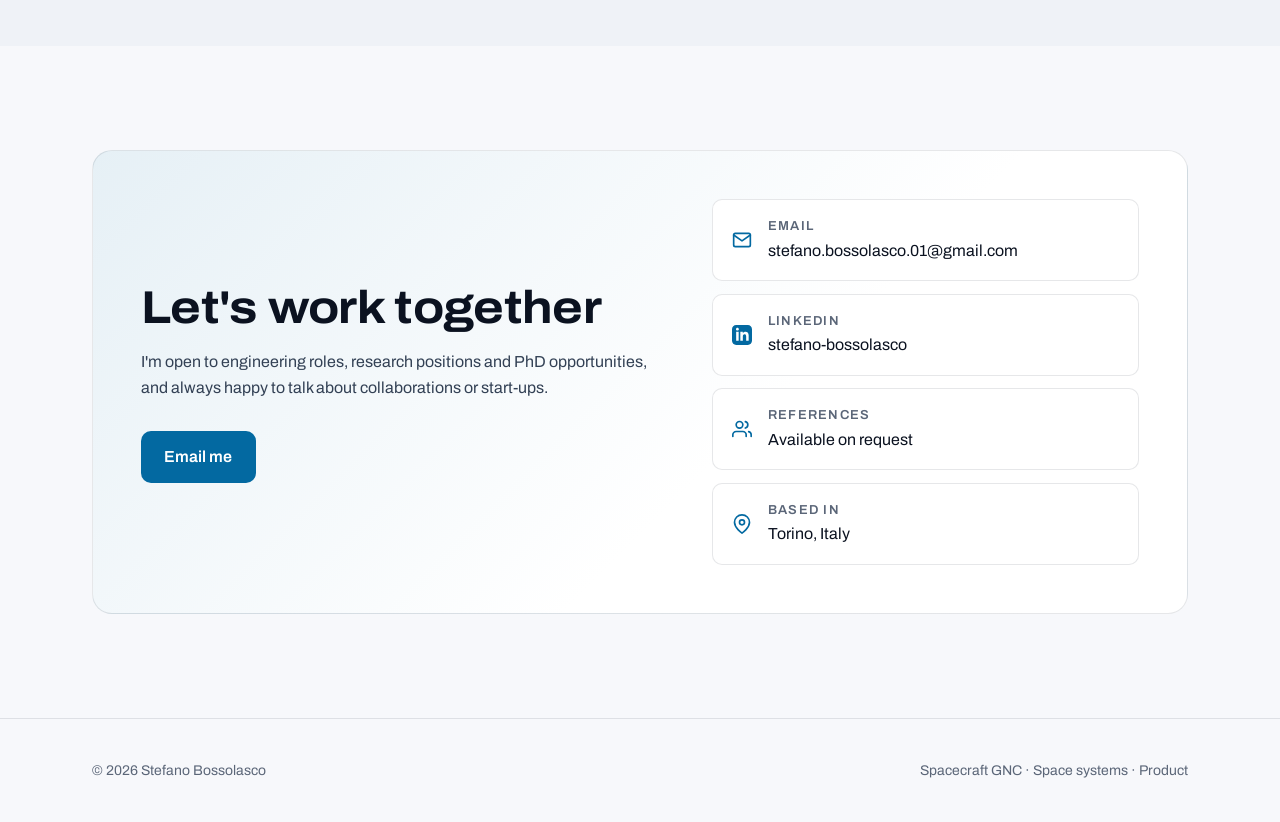
==== commit cf86bda6: "Add GoatCounter analytics to all pages Co-Authored-By: Claude Opus 5.5 <noreply@anthropic.com>" ====
--- a/index.html
+++ b/index.html
@@ -499,5 +499,7 @@
     </dialog>
 
     <script src="app.js?v=19"></script>
+    <script data-goatcounter="https://stefanobossolasco.goatcounter.com/count"
+            async src="//gc.zgo.at/count.js"></script>
 </body>
 </html>
